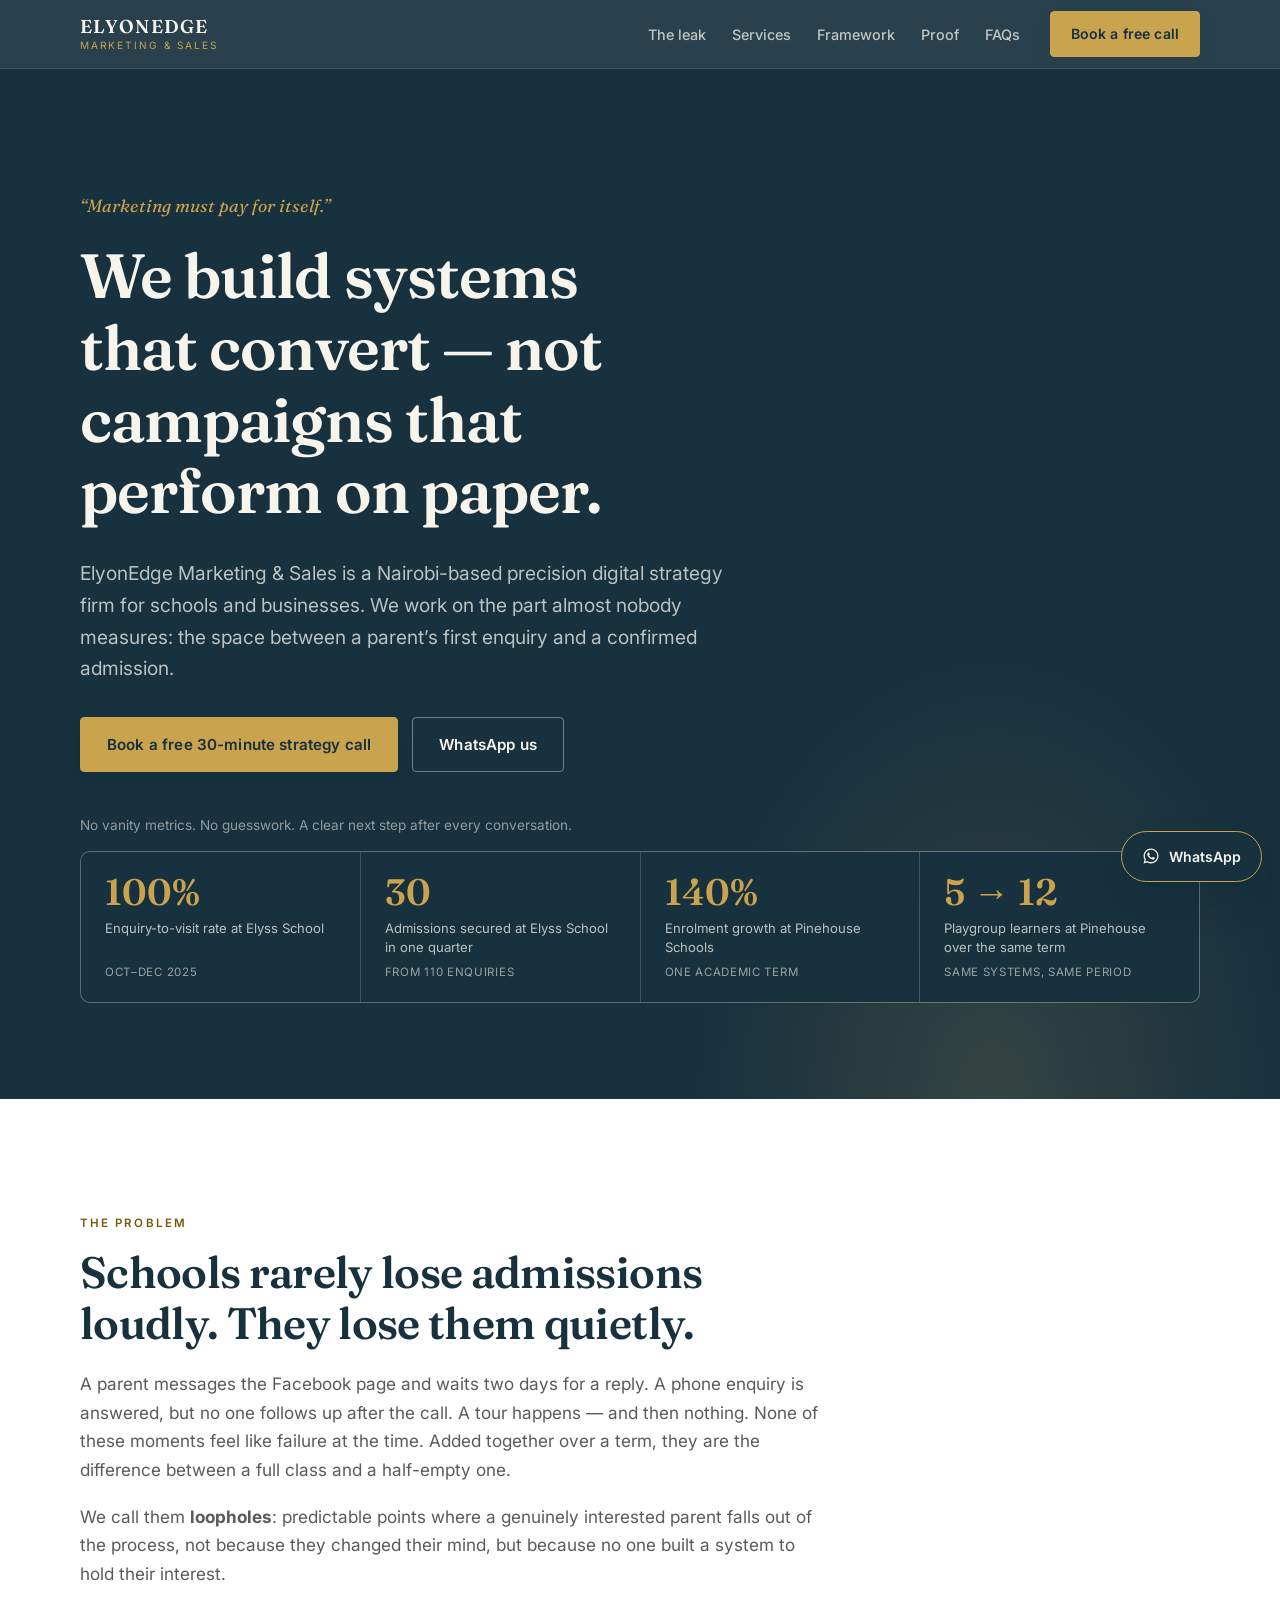
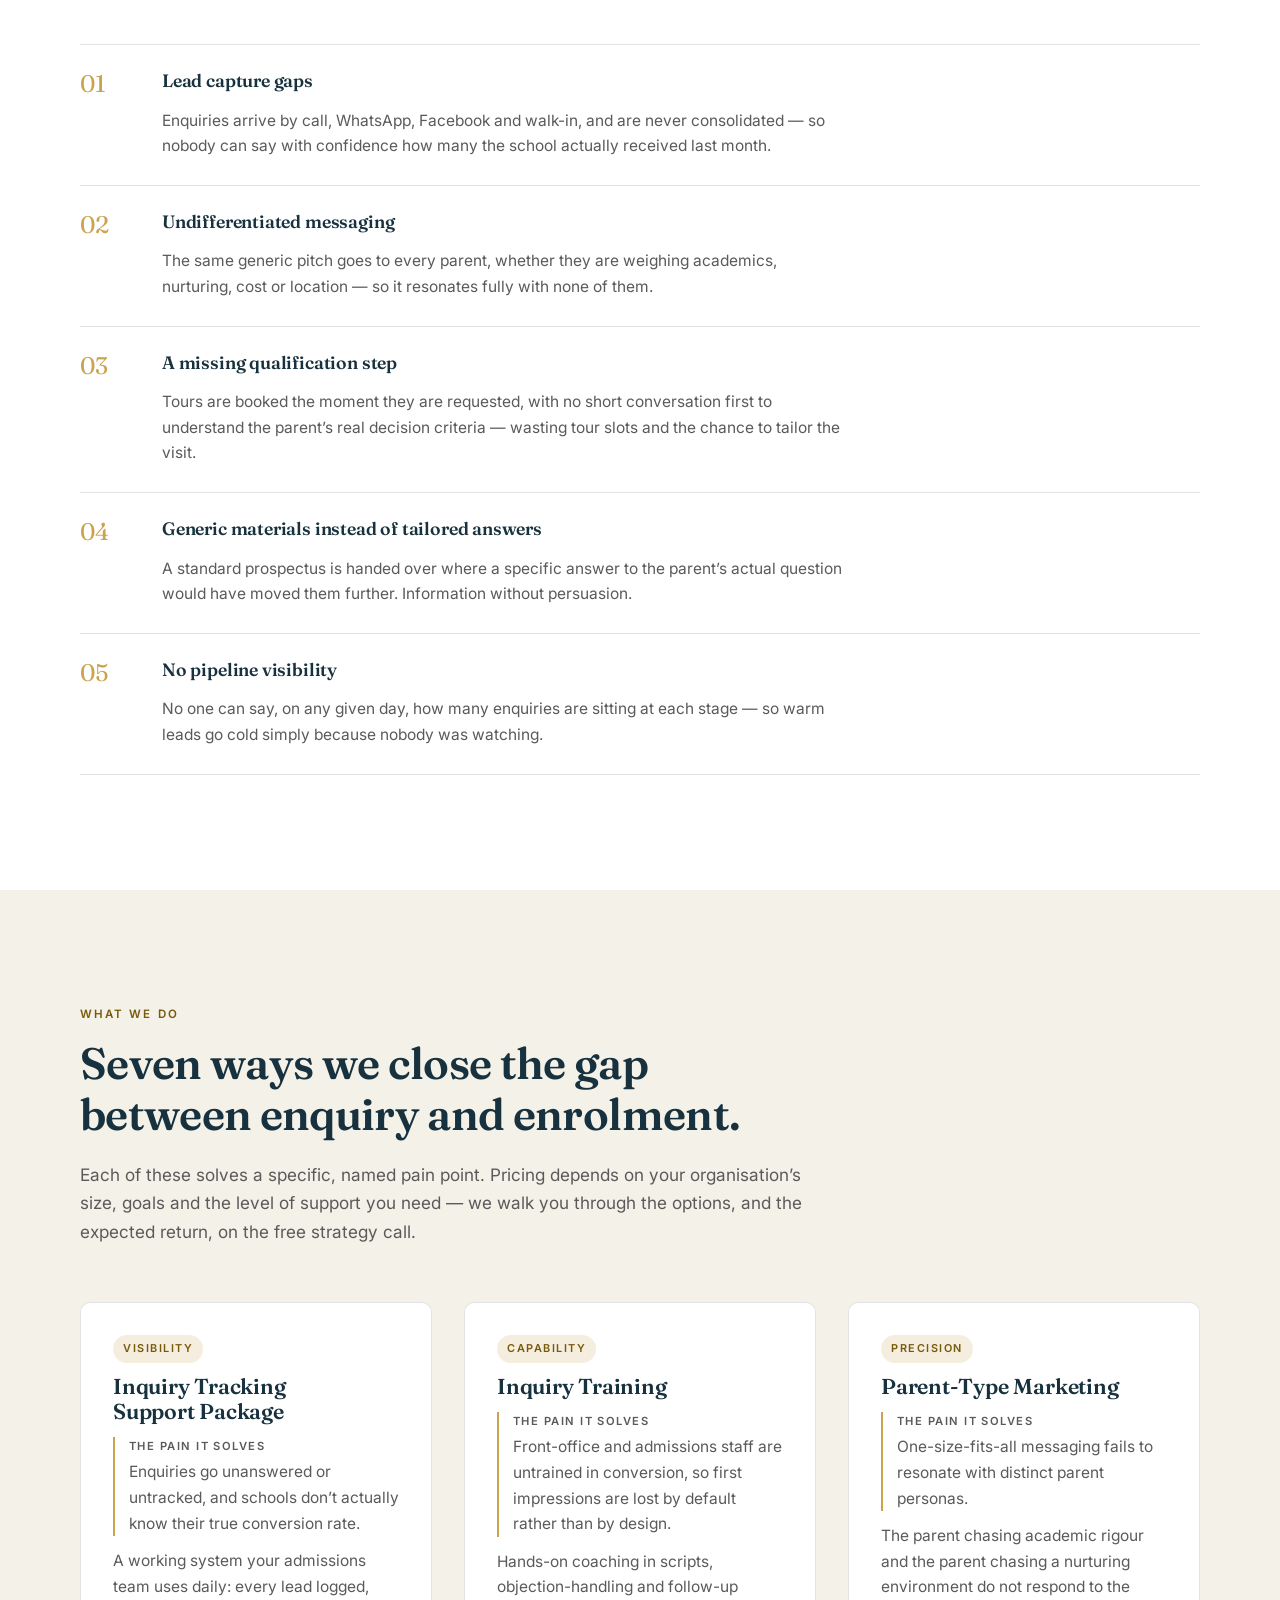
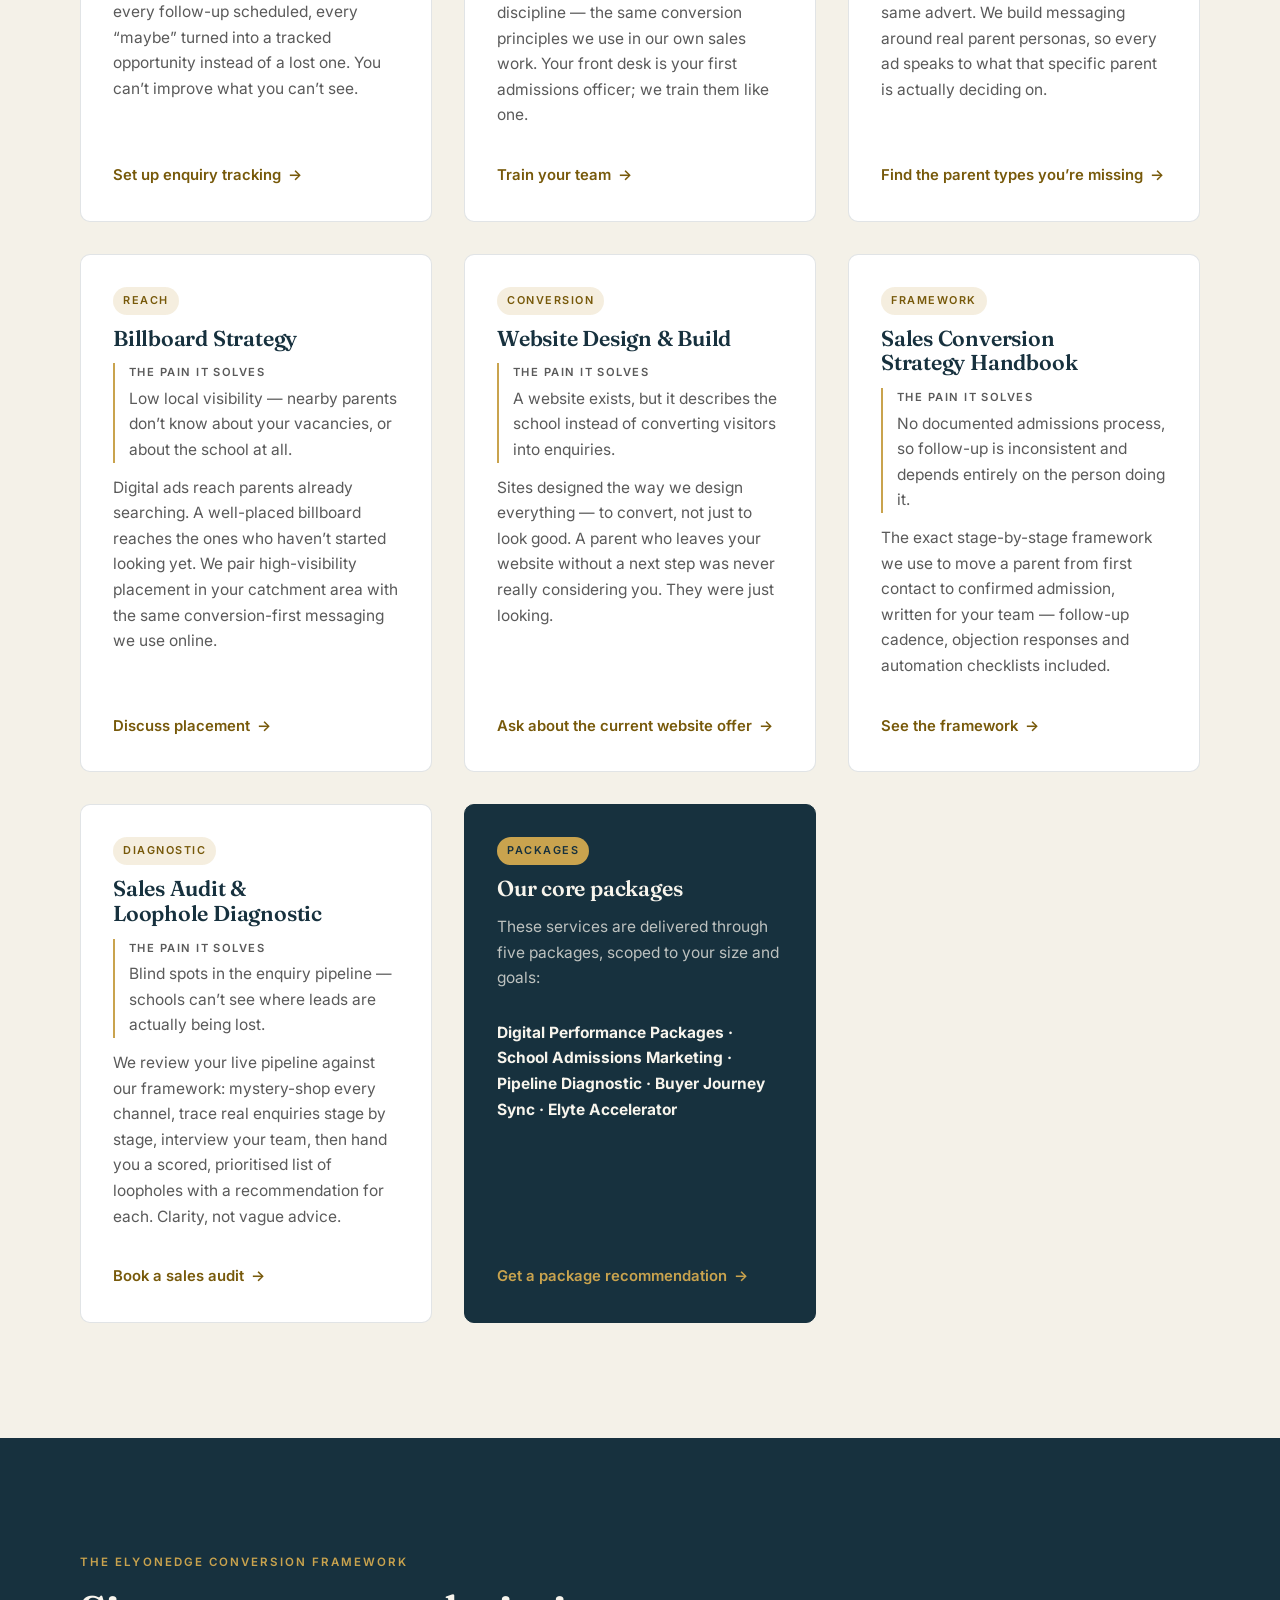
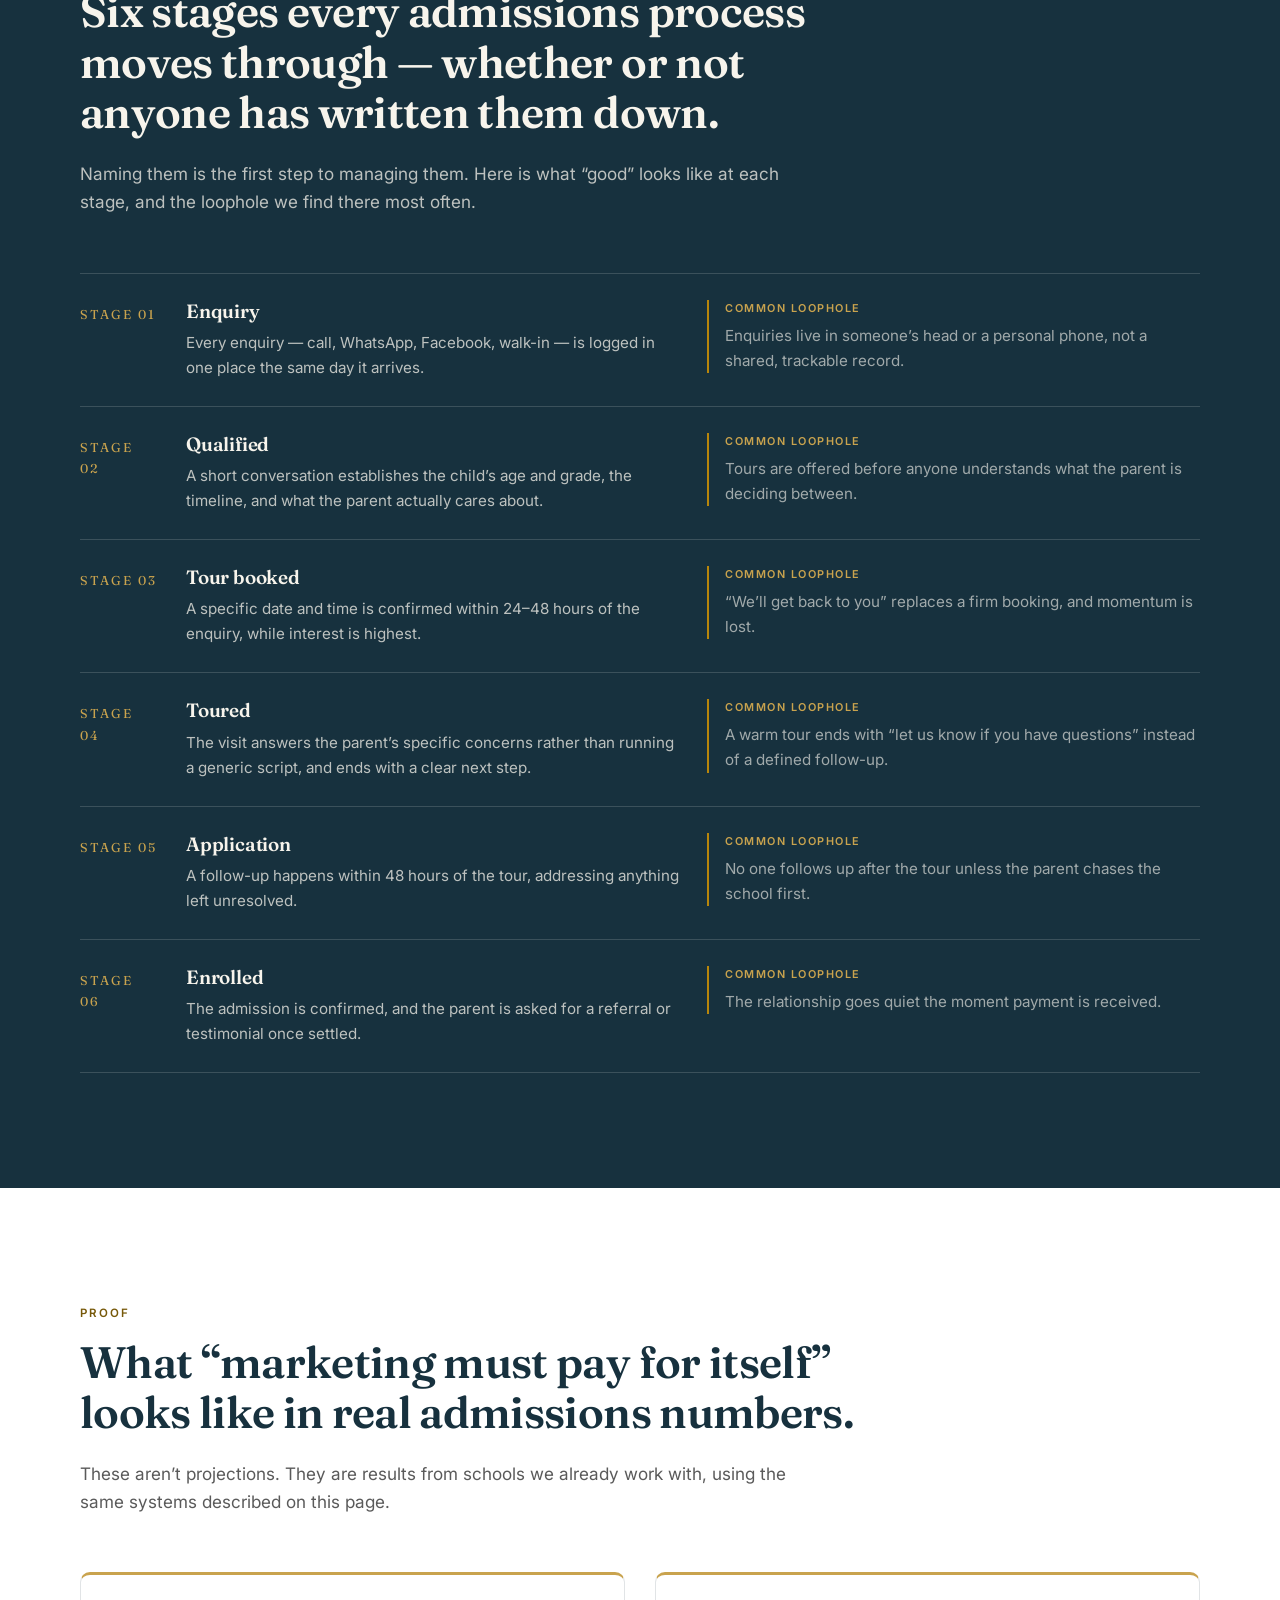
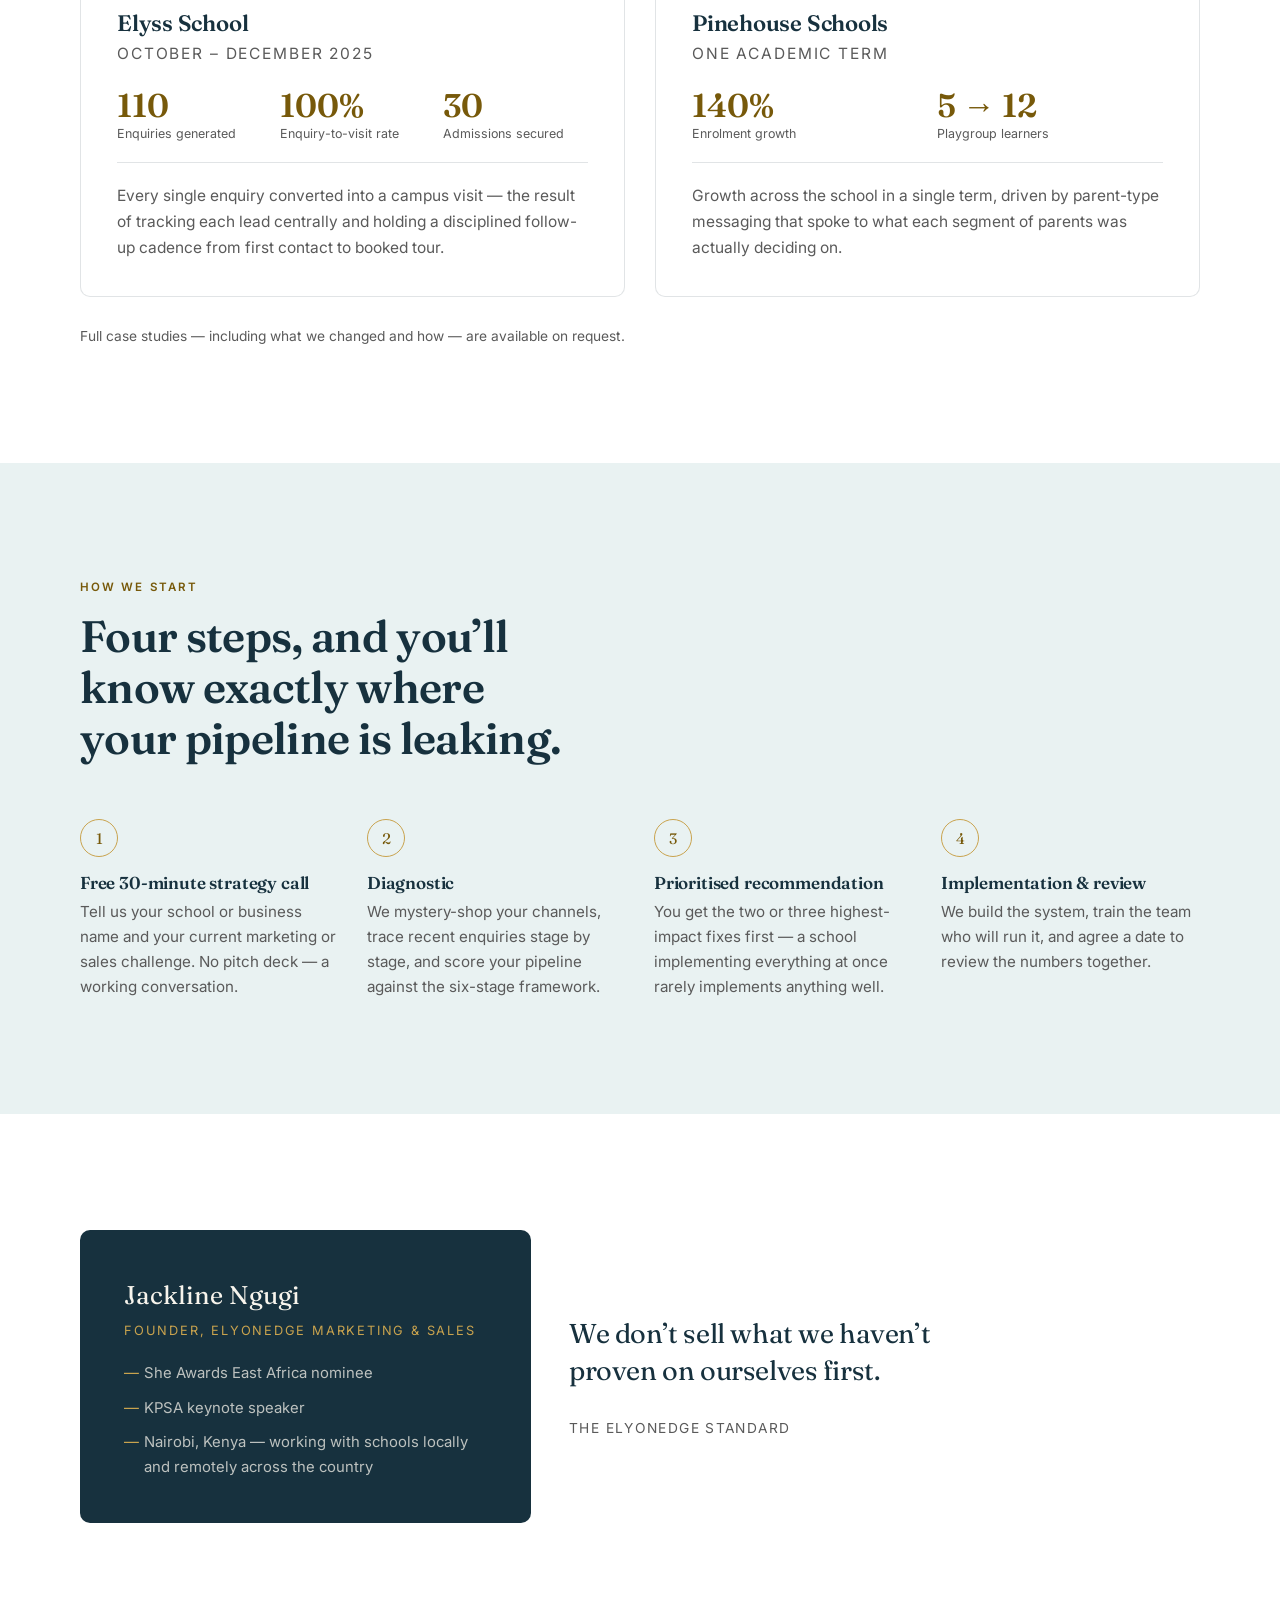
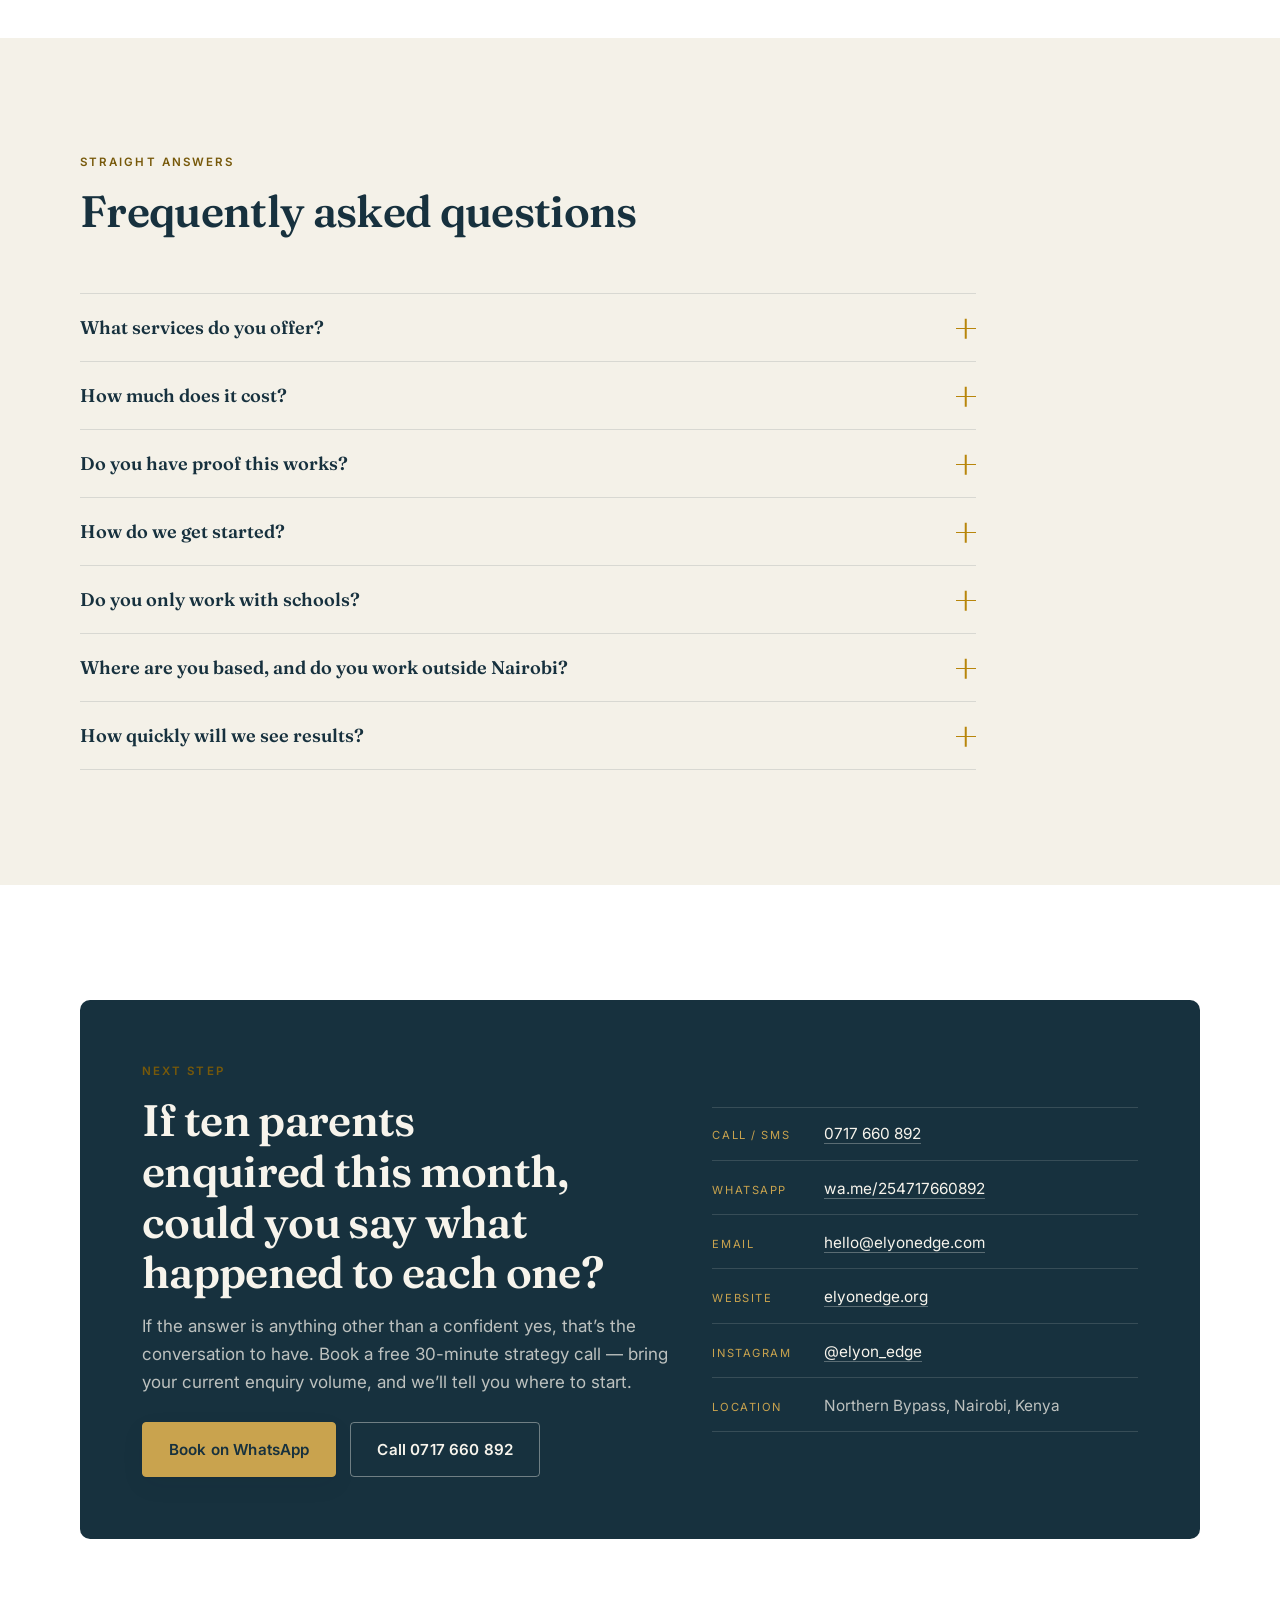
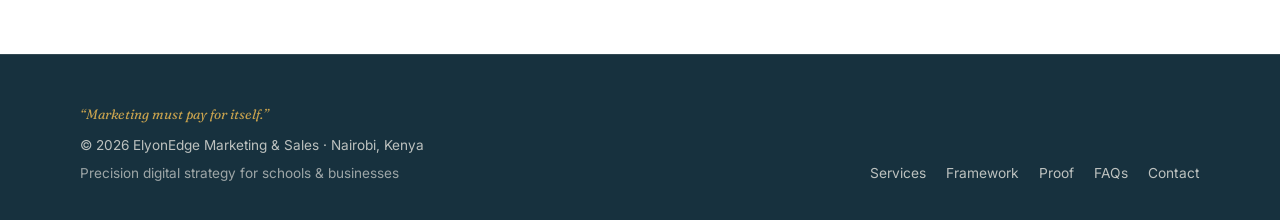
==== clients/elyonedge-marketing-sales/index.html @ 6e68365c "Add client landing page system and ElyonEdge Marketing & Sales page Sets up a static, dependency-fre" ====
<!doctype html>
<html lang="en">
<head>
<meta charset="utf-8">
<meta name="viewport" content="width=device-width, initial-scale=1">
<title>ElyonEdge Marketing &amp; Sales — Turning School Enquiries Into Enrolments</title>
<meta name="description" content="ElyonEdge Marketing &amp; Sales builds admissions marketing and sales pipeline systems for schools and businesses in Kenya. Enquiry tracking, admissions training, parent-type marketing and sales audits — because marketing must pay for itself.">
<meta name="author" content="ElyonEdge Marketing &amp; Sales">
<link rel="canonical" href="https://elyonedge.org/">

<meta property="og:type" content="website">
<meta property="og:site_name" content="ElyonEdge Marketing &amp; Sales">
<meta property="og:title" content="ElyonEdge Marketing &amp; Sales — Marketing must pay for itself">
<meta property="og:description" content="Precision digital strategy for schools and businesses in Kenya. We build systems that convert enquiries into enrolments — not campaigns that only perform on paper.">
<meta property="og:locale" content="en_KE">
<meta name="twitter:card" content="summary_large_image">

<link rel="preconnect" href="https://fonts.googleapis.com">
<link rel="preconnect" href="https://fonts.gstatic.com" crossorigin>
<link href="https://fonts.googleapis.com/css2?family=Fraunces:opsz,wght@9..144,400;9..144,600;9..144,700&family=Inter:wght@400;500;600&display=swap" rel="stylesheet">
<link rel="stylesheet" href="../../assets/css/base.css">
<link rel="stylesheet" href="brand.css">
<link rel="icon" href="data:image/svg+xml,%3Csvg xmlns='http://www.w3.org/2000/svg' viewBox='0 0 64 64'%3E%3Crect width='64' height='64' rx='10' fill='%2317313e'/%3E%3Ctext x='32' y='44' font-family='Georgia,serif' font-size='36' font-weight='600' fill='%23c9a34e' text-anchor='middle'%3EE%3C/text%3E%3C/svg%3E">

<script type="application/ld+json">
{
  "@context": "https://schema.org",
  "@type": "ProfessionalService",
  "name": "ElyonEdge Marketing & Sales",
  "description": "Precision digital strategy, admissions marketing and sales pipeline systems for schools and businesses.",
  "slogan": "Marketing must pay for itself.",
  "url": "https://elyonedge.org/",
  "email": "hello@elyonedge.com",
  "telephone": "+254717660892",
  "areaServed": "KE",
  "address": {
    "@type": "PostalAddress",
    "streetAddress": "Northern Bypass",
    "addressLocality": "Nairobi",
    "addressCountry": "KE"
  },
  "sameAs": ["https://www.instagram.com/elyon_edge/"],
  "founder": { "@type": "Person", "name": "Jackline Ngugi", "jobTitle": "Founder" }
}
</script>
</head>

<body>
<a class="skip-link" href="#main">Skip to content</a>

<header class="site-header">
  <div class="wrap site-header__inner">
    <a class="brandmark" href="#top">
      <span class="brandmark__name">ElyonEdge</span>
      <span class="brandmark__sub">Marketing &amp; Sales</span>
    </a>

    <button class="nav-toggle" type="button" data-nav-toggle aria-expanded="false" aria-controls="primary-nav">
      <span></span>
      <span class="visually-hidden">Menu</span>
    </button>

    <nav class="nav" id="primary-nav" data-nav aria-label="Primary">
      <ul class="nav__list">
        <li><a class="nav__link" href="#problem">The leak</a></li>
        <li><a class="nav__link" href="#services">Services</a></li>
        <li><a class="nav__link" href="#framework">Framework</a></li>
        <li><a class="nav__link" href="#proof">Proof</a></li>
        <li><a class="nav__link" href="#faq">FAQs</a></li>
      </ul>
      <a class="btn btn--primary" href="#contact">Book a free call</a>
    </nav>
  </div>
</header>

<main id="main">

  <!-- ============================================================ hero -- -->
  <section class="hero" id="top">
    <div class="wrap">
      <p class="hero__tagline">&ldquo;Marketing must pay for itself.&rdquo;</p>
      <h1>We build systems that convert &mdash; not campaigns that perform on paper.</h1>
      <p class="hero__lead">
        ElyonEdge Marketing &amp; Sales is a Nairobi-based precision digital strategy firm for schools
        and businesses. We work on the part almost nobody measures: the space between a parent&rsquo;s
        first enquiry and a confirmed admission.
      </p>

      <div class="btn-row">
        <a class="btn btn--primary" href="#contact">Book a free 30-minute strategy call</a>
        <a class="btn btn--on-dark" href="https://wa.me/254717660892" target="_blank" rel="noopener">WhatsApp us</a>
      </div>

      <p class="hero__note">No vanity metrics. No guesswork. A clear next step after every conversation.</p>

      <div class="statbar" data-reveal>
        <div class="statbar__item">
          <span class="statbar__value">100%</span>
          <span class="statbar__label">Enquiry-to-visit rate at Elyss School
            <span class="statbar__source">Oct&ndash;Dec 2025</span>
          </span>
        </div>
        <div class="statbar__item">
          <span class="statbar__value">30</span>
          <span class="statbar__label">Admissions secured at Elyss School in one quarter
            <span class="statbar__source">From 110 enquiries</span>
          </span>
        </div>
        <div class="statbar__item">
          <span class="statbar__value">140%</span>
          <span class="statbar__label">Enrolment growth at Pinehouse Schools
            <span class="statbar__source">One academic term</span>
          </span>
        </div>
        <div class="statbar__item">
          <span class="statbar__value">5 &rarr; 12</span>
          <span class="statbar__label">Playgroup learners at Pinehouse over the same term
            <span class="statbar__source">Same systems, same period</span>
          </span>
        </div>
      </div>
    </div>
  </section>

  <!-- ========================================================= problem -- -->
  <section class="section" id="problem">
    <div class="wrap">
      <div class="section__head section__head--wide" data-reveal>
        <span class="eyebrow">The problem</span>
        <h2>Schools rarely lose admissions loudly. They lose them quietly.</h2>
        <p>
          A parent messages the Facebook page and waits two days for a reply. A phone enquiry is answered,
          but no one follows up after the call. A tour happens &mdash; and then nothing. None of these moments
          feel like failure at the time. Added together over a term, they are the difference between a full
          class and a half-empty one.
        </p>
        <p>
          We call them <strong>loopholes</strong>: predictable points where a genuinely interested parent falls out
          of the process, not because they changed their mind, but because no one built a system to hold
          their interest.
        </p>
      </div>

      <ol class="loopholes" data-reveal>
        <li>
          <h3>Lead capture gaps</h3>
          <p>Enquiries arrive by call, WhatsApp, Facebook and walk-in, and are never consolidated &mdash; so nobody can say with confidence how many the school actually received last month.</p>
        </li>
        <li>
          <h3>Undifferentiated messaging</h3>
          <p>The same generic pitch goes to every parent, whether they are weighing academics, nurturing, cost or location &mdash; so it resonates fully with none of them.</p>
        </li>
        <li>
          <h3>A missing qualification step</h3>
          <p>Tours are booked the moment they are requested, with no short conversation first to understand the parent&rsquo;s real decision criteria &mdash; wasting tour slots and the chance to tailor the visit.</p>
        </li>
        <li>
          <h3>Generic materials instead of tailored answers</h3>
          <p>A standard prospectus is handed over where a specific answer to the parent&rsquo;s actual question would have moved them further. Information without persuasion.</p>
        </li>
        <li>
          <h3>No pipeline visibility</h3>
          <p>No one can say, on any given day, how many enquiries are sitting at each stage &mdash; so warm leads go cold simply because nobody was watching.</p>
        </li>
      </ol>
    </div>
  </section>

  <!-- ======================================================== services -- -->
  <section class="section section--cream" id="services">
    <div class="wrap">
      <div class="section__head section__head--wide" data-reveal>
        <span class="eyebrow">What we do</span>
        <h2>Seven ways we close the gap between enquiry and enrolment.</h2>
        <p>
          Each of these solves a specific, named pain point. Pricing depends on your organisation&rsquo;s size,
          goals and the level of support you need &mdash; we walk you through the options, and the expected
          return, on the free strategy call.
        </p>
      </div>

      <div class="grid grid--3" data-reveal>

        <article class="card">
          <span class="card__tag">Visibility</span>
          <h3>Inquiry Tracking Support Package</h3>
          <p class="card__pain"><strong>The pain it solves</strong>Enquiries go unanswered or untracked, and schools don&rsquo;t actually know their true conversion rate.</p>
          <p>A working system your admissions team uses daily: every lead logged, every follow-up scheduled, every &ldquo;maybe&rdquo; turned into a tracked opportunity instead of a lost one. You can&rsquo;t improve what you can&rsquo;t see.</p>
          <a class="link-arrow" href="#contact">Set up enquiry tracking</a>
        </article>

        <article class="card">
          <span class="card__tag">Capability</span>
          <h3>Inquiry Training</h3>
          <p class="card__pain"><strong>The pain it solves</strong>Front-office and admissions staff are untrained in conversion, so first impressions are lost by default rather than by design.</p>
          <p>Hands-on coaching in scripts, objection-handling and follow-up discipline &mdash; the same conversion principles we use in our own sales work. Your front desk is your first admissions officer; we train them like one.</p>
          <a class="link-arrow" href="#contact">Train your team</a>
        </article>

        <article class="card">
          <span class="card__tag">Precision</span>
          <h3>Parent-Type Marketing</h3>
          <p class="card__pain"><strong>The pain it solves</strong>One-size-fits-all messaging fails to resonate with distinct parent personas.</p>
          <p>The parent chasing academic rigour and the parent chasing a nurturing environment do not respond to the same advert. We build messaging around real parent personas, so every ad speaks to what that specific parent is actually deciding on.</p>
          <a class="link-arrow" href="#contact">Find the parent types you&rsquo;re missing</a>
        </article>

        <article class="card">
          <span class="card__tag">Reach</span>
          <h3>Billboard Strategy</h3>
          <p class="card__pain"><strong>The pain it solves</strong>Low local visibility &mdash; nearby parents don&rsquo;t know about your vacancies, or about the school at all.</p>
          <p>Digital ads reach parents already searching. A well-placed billboard reaches the ones who haven&rsquo;t started looking yet. We pair high-visibility placement in your catchment area with the same conversion-first messaging we use online.</p>
          <a class="link-arrow" href="#contact">Discuss placement</a>
        </article>

        <article class="card">
          <span class="card__tag">Conversion</span>
          <h3>Website Design &amp; Build</h3>
          <p class="card__pain"><strong>The pain it solves</strong>A website exists, but it describes the school instead of converting visitors into enquiries.</p>
          <p>Sites designed the way we design everything &mdash; to convert, not just to look good. A parent who leaves your website without a next step was never really considering you. They were just looking.</p>
          <a class="link-arrow" href="#contact">Ask about the current website offer</a>
        </article>

        <article class="card">
          <span class="card__tag">Framework</span>
          <h3>Sales Conversion Strategy Handbook</h3>
          <p class="card__pain"><strong>The pain it solves</strong>No documented admissions process, so follow-up is inconsistent and depends entirely on the person doing it.</p>
          <p>The exact stage-by-stage framework we use to move a parent from first contact to confirmed admission, written for your team &mdash; follow-up cadence, objection responses and automation checklists included.</p>
          <a class="link-arrow" href="#framework">See the framework</a>
        </article>

        <article class="card">
          <span class="card__tag">Diagnostic</span>
          <h3>Sales Audit &amp; Loophole Diagnostic</h3>
          <p class="card__pain"><strong>The pain it solves</strong>Blind spots in the enquiry pipeline &mdash; schools can&rsquo;t see where leads are actually being lost.</p>
          <p>We review your live pipeline against our framework: mystery-shop every channel, trace real enquiries stage by stage, interview your team, then hand you a scored, prioritised list of loopholes with a recommendation for each. Clarity, not vague advice.</p>
          <a class="link-arrow" href="#contact">Book a sales audit</a>
        </article>

        <article class="card card--feature">
          <span class="card__tag">Packages</span>
          <h3>Our core packages</h3>
          <p>These services are delivered through five packages, scoped to your size and goals:</p>
          <p><strong>Digital Performance Packages &middot; School Admissions Marketing &middot; Pipeline Diagnostic &middot; Buyer Journey Sync &middot; Elyte Accelerator</strong></p>
          <a class="link-arrow" href="#contact">Get a package recommendation</a>
        </article>

      </div>
    </div>
  </section>

  <!-- ======================================================= framework -- -->
  <section class="section section--ink" id="framework">
    <div class="wrap">
      <div class="section__head section__head--wide" data-reveal>
        <span class="eyebrow">The ElyonEdge Conversion Framework</span>
        <h2>Six stages every admissions process moves through &mdash; whether or not anyone has written them down.</h2>
        <p>Naming them is the first step to managing them. Here is what &ldquo;good&rdquo; looks like at each stage, and the loophole we find there most often.</p>
      </div>

      <div class="stages" data-reveal>

        <article class="stage">
          <div class="stage__num">Stage 01</div>
          <div>
            <h3 class="stage__name">Enquiry</h3>
            <p class="stage__good">Every enquiry &mdash; call, WhatsApp, Facebook, walk-in &mdash; is logged in one place the same day it arrives.</p>
          </div>
          <p class="stage__gap"><strong>Common loophole</strong>Enquiries live in someone&rsquo;s head or a personal phone, not a shared, trackable record.</p>
        </article>

        <article class="stage">
          <div class="stage__num">Stage 02</div>
          <div>
            <h3 class="stage__name">Qualified</h3>
            <p class="stage__good">A short conversation establishes the child&rsquo;s age and grade, the timeline, and what the parent actually cares about.</p>
          </div>
          <p class="stage__gap"><strong>Common loophole</strong>Tours are offered before anyone understands what the parent is deciding between.</p>
        </article>

        <article class="stage">
          <div class="stage__num">Stage 03</div>
          <div>
            <h3 class="stage__name">Tour booked</h3>
            <p class="stage__good">A specific date and time is confirmed within 24&ndash;48 hours of the enquiry, while interest is highest.</p>
          </div>
          <p class="stage__gap"><strong>Common loophole</strong>&ldquo;We&rsquo;ll get back to you&rdquo; replaces a firm booking, and momentum is lost.</p>
        </article>

        <article class="stage">
          <div class="stage__num">Stage 04</div>
          <div>
            <h3 class="stage__name">Toured</h3>
            <p class="stage__good">The visit answers the parent&rsquo;s specific concerns rather than running a generic script, and ends with a clear next step.</p>
          </div>
          <p class="stage__gap"><strong>Common loophole</strong>A warm tour ends with &ldquo;let us know if you have questions&rdquo; instead of a defined follow-up.</p>
        </article>

        <article class="stage">
          <div class="stage__num">Stage 05</div>
          <div>
            <h3 class="stage__name">Application</h3>
            <p class="stage__good">A follow-up happens within 48 hours of the tour, addressing anything left unresolved.</p>
          </div>
          <p class="stage__gap"><strong>Common loophole</strong>No one follows up after the tour unless the parent chases the school first.</p>
        </article>

        <article class="stage">
          <div class="stage__num">Stage 06</div>
          <div>
            <h3 class="stage__name">Enrolled</h3>
            <p class="stage__good">The admission is confirmed, and the parent is asked for a referral or testimonial once settled.</p>
          </div>
          <p class="stage__gap"><strong>Common loophole</strong>The relationship goes quiet the moment payment is received.</p>
        </article>

      </div>
    </div>
  </section>

  <!-- =========================================================== proof -- -->
  <section class="section" id="proof">
    <div class="wrap">
      <div class="section__head section__head--wide" data-reveal>
        <span class="eyebrow">Proof</span>
        <h2>What &ldquo;marketing must pay for itself&rdquo; looks like in real admissions numbers.</h2>
        <p>These aren&rsquo;t projections. They are results from schools we already work with, using the same systems described on this page.</p>
      </div>

      <div class="proof" data-reveal>

        <article class="proof__card">
          <h3 class="proof__school">Elyss School</h3>
          <p class="proof__period">October &ndash; December 2025</p>
          <dl class="proof__metrics">
            <div class="proof__metric"><dt>Enquiries generated</dt><dd>110</dd></div>
            <div class="proof__metric"><dt>Enquiry-to-visit rate</dt><dd>100%</dd></div>
            <div class="proof__metric"><dt>Admissions secured</dt><dd>30</dd></div>
          </dl>
          <p>Every single enquiry converted into a campus visit &mdash; the result of tracking each lead centrally and holding a disciplined follow-up cadence from first contact to booked tour.</p>
        </article>

        <article class="proof__card">
          <h3 class="proof__school">Pinehouse Schools</h3>
          <p class="proof__period">One academic term</p>
          <dl class="proof__metrics">
            <div class="proof__metric"><dt>Enrolment growth</dt><dd>140%</dd></div>
            <div class="proof__metric"><dt>Playgroup learners</dt><dd>5 &rarr; 12</dd></div>
          </dl>
          <p>Growth across the school in a single term, driven by parent-type messaging that spoke to what each segment of parents was actually deciding on.</p>
        </article>

      </div>

      <p style="margin-top:28px; font-size:0.86rem; color:var(--muted);">
        Full case studies &mdash; including what we changed and how &mdash; are available on request.
      </p>
    </div>
  </section>

  <!-- ========================================================== process -- -->
  <section class="section section--mist" id="process">
    <div class="wrap">
      <div class="section__head" data-reveal>
        <span class="eyebrow">How we start</span>
        <h2>Four steps, and you&rsquo;ll know exactly where your pipeline is leaking.</h2>
      </div>

      <ol class="steps" data-reveal>
        <li>
          <h3>Free 30-minute strategy call</h3>
          <p>Tell us your school or business name and your current marketing or sales challenge. No pitch deck &mdash; a working conversation.</p>
        </li>
        <li>
          <h3>Diagnostic</h3>
          <p>We mystery-shop your channels, trace recent enquiries stage by stage, and score your pipeline against the six-stage framework.</p>
        </li>
        <li>
          <h3>Prioritised recommendation</h3>
          <p>You get the two or three highest-impact fixes first &mdash; a school implementing everything at once rarely implements anything well.</p>
        </li>
        <li>
          <h3>Implementation &amp; review</h3>
          <p>We build the system, train the team who will run it, and agree a date to review the numbers together.</p>
        </li>
      </ol>
    </div>
  </section>

  <!-- ========================================================= founder -- -->
  <section class="section" id="founder">
    <div class="wrap">
      <div class="founder" data-reveal>
        <div class="founder__plate">
          <p class="founder__name">Jackline Ngugi</p>
          <p class="founder__role">Founder, ElyonEdge Marketing &amp; Sales</p>
          <ul class="founder__creds">
            <li>She Awards East Africa nominee</li>
            <li>KPSA keynote speaker</li>
            <li>Nairobi, Kenya &mdash; working with schools locally and remotely across the country</li>
          </ul>
        </div>
        <blockquote>
          <p>We don&rsquo;t sell what we haven&rsquo;t proven on ourselves first.</p>
          <cite>The ElyonEdge standard</cite>
        </blockquote>
      </div>
    </div>
  </section>

  <!-- ============================================================= faq -- -->
  <section class="section section--cream" id="faq">
    <div class="wrap">
      <div class="section__head" data-reveal>
        <span class="eyebrow">Straight answers</span>
        <h2>Frequently asked questions</h2>
      </div>

      <div class="faq" data-reveal>

        <div class="faq__item">
          <h3 style="margin:0;">
            <button class="faq__q" type="button" data-faq-q aria-expanded="false" aria-controls="faq-1">
              What services do you offer?
              <span class="faq__icon" aria-hidden="true"></span>
            </button>
          </h3>
          <div class="faq__a" id="faq-1" data-open="false">
            <div><p>We build systems that convert, not just campaigns that perform on paper. Our Digital Performance Packages, school admissions marketing systems and sales pipeline tools are designed to do one thing: turn enquiries into enrolments, and enrolments into revenue. No vanity metrics, no guesswork. Book a free 30-minute strategy session and we&rsquo;ll map out what this could look like for your organisation.</p></div>
          </div>
        </div>

        <div class="faq__item">
          <h3 style="margin:0;">
            <button class="faq__q" type="button" data-faq-q aria-expanded="false" aria-controls="faq-2">
              How much does it cost?
              <span class="faq__icon" aria-hidden="true"></span>
            </button>
          </h3>
          <div class="faq__a" id="faq-2" data-open="false">
            <div><p>Pricing is flexible, because every school&rsquo;s needs are different. Packages depend on your size, your goals and the level of support you need &mdash; from admissions systems through to campaigns and sales training. Share your school&rsquo;s name and current enrolment size and we&rsquo;ll walk you through the best options on a free 30-minute strategy call, with a clear sense of expected returns, not just costs.</p></div>
          </div>
        </div>

        <div class="faq__item">
          <h3 style="margin:0;">
            <button class="faq__q" type="button" data-faq-q aria-expanded="false" aria-controls="faq-3">
              Do you have proof this works?
              <span class="faq__icon" aria-hidden="true"></span>
            </button>
          </h3>
          <div class="faq__a" id="faq-3" data-open="false">
            <div><p>Yes. Elyss School achieved a 100% enquiry-to-visit rate and secured 30 admissions in one quarter (October&ndash;December 2025), and Pinehouse Schools grew enrolment by 140% in a single academic term. For the full story &mdash; including what we changed and how &mdash; request our case study and we&rsquo;ll share the details.</p></div>
          </div>
        </div>

        <div class="faq__item">
          <h3 style="margin:0;">
            <button class="faq__q" type="button" data-faq-q aria-expanded="false" aria-controls="faq-4">
              How do we get started?
              <span class="faq__icon" aria-hidden="true"></span>
            </button>
          </h3>
          <div class="faq__a" id="faq-4" data-open="false">
            <div><p>Book a free 30-minute strategy call. We&rsquo;ll help you pinpoint where your marketing and sales pipeline is leaking, and what to fix first. Call <a href="tel:+254717660892">0717 660 892</a> or email <a href="mailto:hello@elyonedge.com">hello@elyonedge.com</a>.</p></div>
          </div>
        </div>

        <div class="faq__item">
          <h3 style="margin:0;">
            <button class="faq__q" type="button" data-faq-q aria-expanded="false" aria-controls="faq-5">
              Do you only work with schools?
              <span class="faq__icon" aria-hidden="true"></span>
            </button>
          </h3>
          <div class="faq__a" id="faq-5" data-open="false">
            <div><p>Schools are our deepest specialism, and the admissions framework on this page was built for them. The same pipeline thinking &mdash; capture every enquiry, qualify it properly, follow up on a defined cadence &mdash; applies to any business losing warm leads between first contact and the sale. Tell us your sector and current challenge, and we&rsquo;ll say honestly whether we&rsquo;re the right fit.</p></div>
          </div>
        </div>

        <div class="faq__item">
          <h3 style="margin:0;">
            <button class="faq__q" type="button" data-faq-q aria-expanded="false" aria-controls="faq-6">
              Where are you based, and do you work outside Nairobi?
              <span class="faq__icon" aria-hidden="true"></span>
            </button>
          </h3>
          <div class="faq__a" id="faq-6" data-open="false">
            <div><p>ElyonEdge is based along the Northern Bypass in Nairobi, Kenya, and supports schools both locally and remotely across the country. Share your school&rsquo;s location and a brief description of your current challenge, and we&rsquo;ll confirm how best we can work together.</p></div>
          </div>
        </div>

        <div class="faq__item">
          <h3 style="margin:0;">
            <button class="faq__q" type="button" data-faq-q aria-expanded="false" aria-controls="faq-7">
              How quickly will we see results?
              <span class="faq__icon" aria-hidden="true"></span>
            </button>
          </h3>
          <div class="faq__a" id="faq-7" data-open="false">
            <div><p>The audit gives you visibility immediately &mdash; you&rsquo;ll know where enquiries are being lost within the first engagement. The admissions results we publish were measured over a single quarter or academic term, and your timeline depends on your current enquiry volume and how quickly your team adopts the follow-up cadence. We agree a review date up front so the numbers are checked, not assumed.</p></div>
          </div>
        </div>

      </div>
    </div>
  </section>

  <!-- ========================================================= contact -- -->
  <section class="section" id="contact">
    <div class="wrap">
      <div class="cta-band" data-reveal>
        <div>
          <span class="eyebrow">Next step</span>
          <h2>If ten parents enquired this month, could you say what happened to each one?</h2>
          <p>
            If the answer is anything other than a confident yes, that&rsquo;s the conversation to have.
            Book a free 30-minute strategy call &mdash; bring your current enquiry volume, and we&rsquo;ll tell
            you where to start.
          </p>
          <div class="btn-row" style="margin-top:26px;">
            <a class="btn btn--primary" href="https://wa.me/254717660892" target="_blank" rel="noopener">Book on WhatsApp</a>
            <a class="btn btn--on-dark" href="tel:+254717660892">Call 0717 660 892</a>
          </div>
        </div>

        <div>
          <ul class="contact-list">
            <li><span class="contact-list__k">Call / SMS</span><span><a href="tel:+254717660892">0717 660 892</a></span></li>
            <li><span class="contact-list__k">WhatsApp</span><span><a href="https://wa.me/254717660892" target="_blank" rel="noopener">wa.me/254717660892</a></span></li>
            <li><span class="contact-list__k">Email</span><span><a href="mailto:hello@elyonedge.com">hello@elyonedge.com</a></span></li>
            <li><span class="contact-list__k">Website</span><span><a href="https://elyonedge.org/" target="_blank" rel="noopener">elyonedge.org</a></span></li>
            <li><span class="contact-list__k">Instagram</span><span><a href="https://www.instagram.com/elyon_edge/" target="_blank" rel="noopener">@elyon_edge</a></span></li>
            <li><span class="contact-list__k">Location</span><span>Northern Bypass, Nairobi, Kenya</span></li>
          </ul>
        </div>
      </div>
    </div>
  </section>

</main>

<footer class="site-footer">
  <div class="wrap site-footer__inner">
    <div>
      <p class="site-footer__tag">&ldquo;Marketing must pay for itself.&rdquo;</p>
      <p>&copy; <span id="year">2026</span> ElyonEdge Marketing &amp; Sales &middot; Nairobi, Kenya</p>
      <p style="margin-top:6px; color:rgba(247,244,236,0.6);">Precision digital strategy for schools &amp; businesses</p>
    </div>
    <ul class="site-footer__links">
      <li><a href="#services">Services</a></li>
      <li><a href="#framework">Framework</a></li>
      <li><a href="#proof">Proof</a></li>
      <li><a href="#faq">FAQs</a></li>
      <li><a href="#contact">Contact</a></li>
    </ul>
  </div>
</footer>

<a class="wa-float" href="https://wa.me/254717660892" target="_blank" rel="noopener" aria-label="Chat with ElyonEdge on WhatsApp">
  <svg width="18" height="18" viewBox="0 0 24 24" fill="currentColor" aria-hidden="true"><path d="M12.04 2C6.58 2 2.13 6.45 2.13 11.91c0 1.75.46 3.45 1.32 4.95L2 22l5.25-1.38a9.87 9.87 0 0 0 4.79 1.22h.01c5.46 0 9.91-4.45 9.91-9.91 0-2.65-1.03-5.14-2.9-7.01A9.82 9.82 0 0 0 12.04 2zm0 18.15h-.01a8.2 8.2 0 0 1-4.18-1.15l-.3-.18-3.11.82.83-3.04-.2-.31a8.2 8.2 0 0 1-1.26-4.38c0-4.54 3.7-8.23 8.24-8.23 2.2 0 4.27.86 5.82 2.42a8.18 8.18 0 0 1 2.41 5.82c0 4.54-3.69 8.23-8.24 8.23zm4.52-6.16c-.25-.13-1.47-.72-1.69-.81-.23-.08-.39-.12-.56.13-.16.24-.64.8-.78.97-.15.16-.29.18-.53.06-.25-.13-1.05-.39-1.99-1.23-.74-.66-1.23-1.47-1.38-1.72-.14-.25-.01-.38.11-.5.11-.11.25-.29.37-.44.13-.14.17-.25.25-.41.08-.17.04-.31-.02-.44-.06-.12-.56-1.34-.76-1.84-.2-.48-.41-.42-.56-.43h-.48c-.17 0-.44.06-.67.31-.23.25-.87.86-.87 2.09s.9 2.43 1.02 2.59c.12.17 1.76 2.68 4.26 3.76.6.26 1.06.41 1.42.53.6.19 1.14.16 1.57.1.48-.07 1.47-.6 1.68-1.18.21-.58.21-1.07.14-1.18-.06-.11-.22-.17-.47-.29z"/></svg>
  <span>WhatsApp</span>
</a>

<script src="../../assets/js/main.js" defer></script>
<script>document.getElementById("year").textContent = new Date().getFullYear();</script>
</body>
</html>
---- assets/css/base.css ----
/* ==========================================================================
   Shared landing-page system for ElyonEdge client pages.
   Structure and layout only — every colour, font and radius comes from a
   token that a client's brand.css overrides. Never hard-code a brand value
   in this file.
   ========================================================================== */

:root {
  /* Brand tokens — defaults are neutral; clients override in brand.css */
  --ink: #14232e;
  --ink-soft: #1b2a4a;
  --accent: #c9a34e;
  --accent-deep: #b8860b;
  --accent-ink: #6f5512;      /* accent, darkened enough for text on light */
  --paper: #ffffff;
  --cream: #f4f1e8;
  --mist: #e9f2f2;
  --body: #3c4550;
  --muted: #5a5a5a;
  --line: rgba(20, 35, 46, 0.12);
  --line-strong: rgba(20, 35, 46, 0.24);
  --on-dark: #f6f4ee;
  --on-dark-muted: rgba(246, 244, 238, 0.72);

  --font-display: "Fraunces", "Iowan Old Style", Georgia, "Times New Roman", serif;
  --font-body: "Inter", -apple-system, BlinkMacSystemFont, "Segoe UI", Roboto, Helvetica, Arial, sans-serif;

  --radius: 4px;
  --radius-lg: 10px;
  --shadow: 0 1px 2px rgba(20, 35, 46, 0.04), 0 8px 24px rgba(20, 35, 46, 0.06);
  --shadow-lift: 0 2px 4px rgba(20, 35, 46, 0.06), 0 18px 40px rgba(20, 35, 46, 0.12);

  --gutter: 20px;
  --measure: 68ch;
  --max: 1160px;
  --section-y: clamp(64px, 9vw, 120px);
}

/* --------------------------------------------------------------- reset -- */

*,
*::before,
*::after { box-sizing: border-box; }

html {
  -webkit-text-size-adjust: 100%;
  scroll-behavior: smooth;
}

@media (prefers-reduced-motion: reduce) {
  html { scroll-behavior: auto; }
  *, *::before, *::after {
    animation-duration: 0.01ms !important;
    transition-duration: 0.01ms !important;
  }
}

body {
  margin: 0;
  background: var(--paper);
  color: var(--body);
  font-family: var(--font-body);
  font-size: 1.0625rem;
  line-height: 1.65;
  -webkit-font-smoothing: antialiased;
  overflow-x: hidden;
}

img, svg { max-width: 100%; height: auto; display: block; }
a { color: inherit; }

h1, h2, h3, h4 {
  font-family: var(--font-display);
  color: var(--ink);
  font-weight: 600;
  line-height: 1.15;
  letter-spacing: -0.015em;
  margin: 0 0 0.5em;
  text-wrap: balance;
}

h1 { font-size: clamp(2.3rem, 5.4vw, 3.9rem); }
h2 { font-size: clamp(1.85rem, 3.6vw, 2.75rem); }
h3 { font-size: clamp(1.15rem, 1.7vw, 1.35rem); letter-spacing: -0.01em; }

p { margin: 0 0 1.1em; max-width: var(--measure); }
p:last-child { margin-bottom: 0; }

::selection { background: var(--accent); color: var(--ink); }

:focus-visible {
  outline: 2px solid var(--accent-deep);
  outline-offset: 3px;
  border-radius: 2px;
}

.skip-link {
  position: absolute;
  left: -9999px;
  top: 0;
  z-index: 100;
  background: var(--ink);
  color: var(--on-dark);
  padding: 12px 18px;
  font-size: 0.9rem;
}
.skip-link:focus { left: 8px; top: 8px; }

.visually-hidden {
  position: absolute;
  width: 1px; height: 1px;
  padding: 0; margin: -1px;
  overflow: hidden;
  clip: rect(0 0 0 0);
  white-space: nowrap;
  border: 0;
}

/* -------------------------------------------------------------- layout -- */

.wrap {
  width: 100%;
  max-width: var(--max);
  margin-inline: auto;
  padding-inline: var(--gutter);
}

.section { padding-block: var(--section-y); }
.section--tight { padding-block: clamp(44px, 6vw, 76px); }
.section--cream { background: var(--cream); }
.section--mist { background: var(--mist); }
.section--ink { background: var(--ink); color: var(--on-dark-muted); }
.section--ink h2,
.section--ink h3 { color: var(--on-dark); }

.section__head { max-width: 40rem; margin-bottom: clamp(32px, 5vw, 56px); }
.section__head--wide { max-width: 52rem; }
.section__head p { color: var(--muted); font-size: 1.075rem; }
.section--ink .section__head p { color: var(--on-dark-muted); }

.eyebrow {
  display: block;
  font-family: var(--font-body);
  font-size: 0.72rem;
  font-weight: 600;
  letter-spacing: 0.18em;
  text-transform: uppercase;
  color: var(--accent-ink);
  margin-bottom: 14px;
}
.section--ink .eyebrow { color: var(--accent); }

.rule {
  border: 0;
  border-top: 1px solid var(--line);
  margin: 0;
}

.grid { display: grid; gap: clamp(20px, 2.6vw, 32px); }
.grid--2 { grid-template-columns: repeat(auto-fit, minmax(280px, 1fr)); }
.grid--3 { grid-template-columns: repeat(auto-fit, minmax(265px, 1fr)); }
.grid--4 { grid-template-columns: repeat(auto-fit, minmax(210px, 1fr)); }

/* ------------------------------------------------------------- buttons -- */

.btn {
  display: inline-flex;
  align-items: center;
  justify-content: center;
  gap: 9px;
  padding: 14px 26px;
  border: 1px solid transparent;
  border-radius: var(--radius);
  font-family: var(--font-body);
  font-size: 0.95rem;
  font-weight: 600;
  letter-spacing: 0.01em;
  text-decoration: none;
  cursor: pointer;
  transition: transform 0.18s ease, background-color 0.18s ease,
              color 0.18s ease, border-color 0.18s ease, box-shadow 0.18s ease;
}
.btn:hover { transform: translateY(-2px); }
.btn:active { transform: translateY(0); }

.btn--primary {
  background: var(--accent);
  border-color: var(--accent);
  color: var(--ink);
  box-shadow: var(--shadow);
}
.btn--primary:hover {
  background: var(--ink);
  border-color: var(--ink);
  color: var(--accent);
}

.btn--ghost {
  background: transparent;
  border-color: var(--line-strong);
  color: var(--ink);
}
.btn--ghost:hover { border-color: var(--ink); background: rgba(20, 35, 46, 0.04); }

.btn--on-dark {
  background: transparent;
  border-color: rgba(246, 244, 238, 0.4);
  color: var(--on-dark);
}
.btn--on-dark:hover { border-color: var(--on-dark); background: rgba(246, 244, 238, 0.08); }

.btn-row {
  display: flex;
  flex-wrap: wrap;
  gap: 14px;
  align-items: center;
}

.link-arrow {
  display: inline-flex;
  align-items: center;
  gap: 7px;
  font-weight: 600;
  font-size: 0.93rem;
  color: var(--accent-ink);
  text-decoration: none;
  border-bottom: 1px solid transparent;
}
.link-arrow:hover { border-bottom-color: currentColor; }
.link-arrow::after { content: "\2192"; transition: transform 0.18s ease; }
.link-arrow:hover::after { transform: translateX(3px); }
.section--ink .link-arrow { color: var(--accent); }

/* -------------------------------------------------------------- header -- */

.site-header {
  position: sticky;
  top: 0;
  z-index: 50;
  background: color-mix(in srgb, var(--ink) 92%, transparent);
  backdrop-filter: blur(10px);
  border-bottom: 1px solid rgba(246, 244, 238, 0.12);
}

.site-header__inner {
  display: flex;
  align-items: center;
  justify-content: space-between;
  gap: 24px;
  min-height: 68px;
}

.brandmark {
  display: inline-flex;
  flex-direction: column;
  text-decoration: none;
  line-height: 1.1;
}
.brandmark__name {
  font-family: var(--font-display);
  font-size: 1.16rem;
  font-weight: 600;
  letter-spacing: 0.06em;
  text-transform: uppercase;
  color: var(--on-dark);
}
.brandmark__sub {
  font-size: 0.63rem;
  letter-spacing: 0.2em;
  text-transform: uppercase;
  color: var(--accent);
  margin-top: 3px;
}

.nav { display: flex; align-items: center; gap: 30px; }
.nav__list {
  display: flex;
  align-items: center;
  gap: 26px;
  list-style: none;
  margin: 0;
  padding: 0;
}
.nav__link {
  font-size: 0.9rem;
  font-weight: 500;
  color: var(--on-dark-muted);
  text-decoration: none;
  padding-block: 6px;
  border-bottom: 1px solid transparent;
  transition: color 0.18s ease, border-color 0.18s ease;
}
.nav__link:hover { color: var(--on-dark); border-bottom-color: var(--accent); }
.nav .btn { padding: 10px 20px; font-size: 0.88rem; }

.nav-toggle {
  display: none;
  width: 42px;
  height: 42px;
  padding: 0;
  background: transparent;
  border: 1px solid rgba(246, 244, 238, 0.28);
  border-radius: var(--radius);
  color: var(--on-dark);
  cursor: pointer;
}
.nav-toggle span,
.nav-toggle span::before,
.nav-toggle span::after {
  display: block;
  width: 18px;
  height: 1.5px;
  background: currentColor;
  transition: transform 0.2s ease, opacity 0.2s ease;
}
.nav-toggle span { margin-inline: auto; position: relative; }
.nav-toggle span::before { content: ""; position: absolute; top: -6px; }
.nav-toggle span::after { content: ""; position: absolute; top: 6px; }
.nav-toggle[aria-expanded="true"] span { background: transparent; }
.nav-toggle[aria-expanded="true"] span::before { transform: translateY(6px) rotate(45deg); }
.nav-toggle[aria-expanded="true"] span::after { transform: translateY(-6px) rotate(-45deg); }

@media (max-width: 900px) {
  .nav-toggle { display: block; }
  .nav {
    position: absolute;
    inset: 100% 0 auto;
    flex-direction: column;
    align-items: stretch;
    gap: 0;
    padding: 8px var(--gutter) 22px;
    background: var(--ink);
    border-bottom: 1px solid rgba(246, 244, 238, 0.12);
    display: none;
  }
  .nav[data-open="true"] { display: flex; }
  .nav__list { flex-direction: column; align-items: stretch; gap: 0; }
  .nav__link {
    display: block;
    padding: 14px 0;
    border-bottom: 1px solid rgba(246, 244, 238, 0.1);
  }
  .nav__link:hover { border-bottom-color: rgba(246, 244, 238, 0.1); }
  .nav .btn { margin-top: 18px; width: 100%; }
}

/* ---------------------------------------------------------------- hero -- */

.hero {
  position: relative;
  background: var(--ink);
  color: var(--on-dark-muted);
  padding-block: clamp(64px, 10vw, 122px) clamp(56px, 8vw, 96px);
  overflow: hidden;
}
.hero::after {
  content: "";
  position: absolute;
  inset: auto -10% -60% 45%;
  height: 120%;
  background: radial-gradient(closest-side, color-mix(in srgb, var(--accent) 16%, transparent), transparent 72%);
  pointer-events: none;
}
.hero > * { position: relative; z-index: 1; }

.hero__tagline {
  font-family: var(--font-display);
  font-style: italic;
  font-size: clamp(0.98rem, 1.5vw, 1.1rem);
  color: var(--accent);
  margin-bottom: 20px;
}
.hero h1 { color: var(--on-dark); max-width: 17ch; }
.hero__lead {
  font-size: clamp(1.06rem, 1.7vw, 1.2rem);
  color: var(--on-dark-muted);
  max-width: 54ch;
  margin-bottom: 32px;
}
.hero .btn-row { margin-bottom: 42px; }
.hero__note { font-size: 0.85rem; color: rgba(246, 244, 238, 0.55); }

.statbar {
  display: grid;
  grid-template-columns: repeat(auto-fit, minmax(160px, 1fr));
  gap: 1px;
  background: rgba(246, 244, 238, 0.16);
  border: 1px solid rgba(246, 244, 238, 0.16);
  border-radius: var(--radius-lg);
  overflow: hidden;
}
.statbar__item {
  background: var(--ink);
  padding: 22px 24px;
  display: flex;
  flex-direction: column;
}
.statbar__value {
  display: block;
  font-family: var(--font-display);
  font-size: clamp(1.8rem, 3vw, 2.3rem);
  font-weight: 600;
  color: var(--accent);
  line-height: 1;
  margin-bottom: 8px;
}
.statbar__label {
  font-size: 0.82rem;
  line-height: 1.4;
  color: var(--on-dark-muted);
  display: flex;
  flex-direction: column;
  flex: 1;
}
.statbar__source {
  display: block;
  margin-top: auto;
  padding-top: 8px;
  font-size: 0.72rem;
  letter-spacing: 0.06em;
  text-transform: uppercase;
  color: rgba(246, 244, 238, 0.58);
}

/* --------------------------------------------------------------- cards -- */

.card {
  background: var(--paper);
  border: 1px solid var(--line);
  border-radius: var(--radius-lg);
  padding: clamp(24px, 2.6vw, 32px);
  display: flex;
  flex-direction: column;
  gap: 12px;
  transition: transform 0.2s ease, box-shadow 0.2s ease, border-color 0.2s ease;
}
.card:hover {
  transform: translateY(-3px);
  box-shadow: var(--shadow-lift);
  border-color: var(--line-strong);
}
.card h3 { margin-bottom: 0; }
.card p { font-size: 0.97rem; color: var(--muted); }
.card__tag {
  align-self: flex-start;
  font-size: 0.68rem;
  font-weight: 600;
  letter-spacing: 0.14em;
  text-transform: uppercase;
  color: var(--accent-ink);
  background: color-mix(in srgb, var(--accent) 18%, transparent);
  padding: 5px 10px;
  border-radius: 100px;
}
.card__pain {
  font-size: 0.93rem;
  color: var(--ink);
  border-left: 2px solid var(--accent);
  padding-left: 14px;
  margin: 0;
}
.card__pain strong {
  display: block;
  font-size: 0.7rem;
  letter-spacing: 0.13em;
  text-transform: uppercase;
  color: var(--muted);
  margin-bottom: 4px;
  font-weight: 600;
}
.card > .link-arrow { margin-top: auto; padding-top: 6px; }

.card--feature {
  background: var(--ink);
  border-color: var(--ink);
}
.card--feature h3 { color: var(--on-dark); }
.card--feature p { color: var(--on-dark-muted); }
.card--feature .card__tag {
  color: var(--ink);
  background: var(--accent);
}
.card--feature .card__pain { color: var(--on-dark); }
.card--feature .link-arrow { color: var(--accent); }
.card--feature strong { color: var(--on-dark); }

/* -------------------------------------------------------- loophole list -- */

.loopholes {
  list-style: none;
  margin: 0;
  padding: 0;
  display: grid;
  gap: 0;
  counter-reset: loophole;
}
.loopholes li {
  counter-increment: loophole;
  display: grid;
  grid-template-columns: 60px 1fr;
  gap: 10px 22px;
  padding: 26px 0;
  border-top: 1px solid var(--line);
  align-items: start;
}
.loopholes li:last-child { border-bottom: 1px solid var(--line); }
.loopholes li::before {
  content: counter(loophole, decimal-leading-zero);
  font-family: var(--font-display);
  font-size: 1.5rem;
  color: var(--accent);
  line-height: 1.1;
}
.loopholes h3 { margin-bottom: 6px; font-size: 1.12rem; }
.loopholes p { grid-column: 2; font-size: 0.97rem; color: var(--muted); }
@media (max-width: 560px) {
  .loopholes li { grid-template-columns: 1fr; gap: 8px; }
  .loopholes p { grid-column: 1; }
}

/* ------------------------------------------------------------ framework -- */

.stages { display: grid; gap: 0; }
.stage {
  display: grid;
  grid-template-columns: 78px 1fr 1fr;
  gap: 8px 28px;
  padding: 26px 0;
  border-top: 1px solid rgba(246, 244, 238, 0.16);
  align-items: start;
}
.stage:last-child { border-bottom: 1px solid rgba(246, 244, 238, 0.16); }
.stage__num {
  font-family: var(--font-display);
  font-size: 0.8rem;
  letter-spacing: 0.16em;
  text-transform: uppercase;
  color: var(--accent);
  padding-top: 4px;
}
.stage__name {
  font-family: var(--font-display);
  font-size: 1.2rem;
  color: var(--on-dark);
  margin: 0 0 8px;
}
.stage__good { font-size: 0.95rem; color: var(--on-dark-muted); margin: 0; }
.stage__gap {
  font-size: 0.95rem;
  margin: 0;
  color: rgba(246, 244, 238, 0.62);
  border-left: 2px solid var(--accent-deep);
  padding-left: 16px;
}
.stage__gap strong {
  display: block;
  font-size: 0.68rem;
  letter-spacing: 0.14em;
  text-transform: uppercase;
  color: var(--accent);
  margin-bottom: 5px;
  font-weight: 600;
}
@media (max-width: 820px) {
  .stage { grid-template-columns: 1fr; gap: 12px; }
  .stage__gap { margin-top: 2px; }
}

/* ----------------------------------------------------------- case study -- */

.proof { display: grid; gap: clamp(20px, 2.6vw, 30px); grid-template-columns: repeat(auto-fit, minmax(300px, 1fr)); }
.proof__card {
  background: var(--paper);
  border: 1px solid var(--line);
  border-top: 3px solid var(--accent);
  border-radius: var(--radius-lg);
  padding: clamp(26px, 3vw, 36px);
}
.proof__school {
  font-family: var(--font-display);
  font-size: 1.4rem;
  color: var(--ink);
  margin: 0 0 4px;
}
.proof__period {
  font-size: 0.76rem;
  letter-spacing: 0.12em;
  text-transform: uppercase;
  color: var(--muted);
  margin-bottom: 22px;
}
.proof__metrics {
  display: grid;
  grid-template-columns: repeat(auto-fit, minmax(110px, 1fr));
  gap: 18px;
  margin-bottom: 20px;
  padding-bottom: 20px;
  border-bottom: 1px solid var(--line);
}
.proof__metric dt {
  font-size: 0.78rem;
  color: var(--muted);
  order: 2;
  line-height: 1.35;
}
.proof__metric dd {
  margin: 0 0 4px;
  order: 1;
  font-family: var(--font-display);
  font-size: clamp(1.7rem, 2.6vw, 2.05rem);
  font-weight: 600;
  color: var(--accent-ink);
  line-height: 1;
}
.proof__metric { display: flex; flex-direction: column; }
.proof__card p { font-size: 0.97rem; color: var(--muted); }

/* --------------------------------------------------------------- steps -- */

.steps { list-style: none; margin: 0; padding: 0; counter-reset: step; display: grid; gap: clamp(20px, 2.6vw, 28px); grid-template-columns: repeat(auto-fit, minmax(220px, 1fr)); }
.steps li { counter-increment: step; }
.steps li::before {
  content: counter(step);
  display: grid;
  place-items: center;
  width: 38px;
  height: 38px;
  margin-bottom: 16px;
  border: 1px solid var(--accent);
  border-radius: 50%;
  font-family: var(--font-display);
  font-size: 0.95rem;
  color: var(--accent-ink);
}
.steps h3 { font-size: 1.08rem; margin-bottom: 6px; }
.steps p { font-size: 0.95rem; color: var(--muted); }

/* ----------------------------------------------------------------- faq -- */

.faq { max-width: 56rem; }
.faq__item { border-bottom: 1px solid var(--line); }
.faq__item:first-child { border-top: 1px solid var(--line); }
.faq__q {
  width: 100%;
  display: flex;
  align-items: center;
  justify-content: space-between;
  gap: 20px;
  padding: 22px 0;
  background: none;
  border: 0;
  text-align: left;
  font-family: var(--font-display);
  font-size: clamp(1.02rem, 1.6vw, 1.15rem);
  font-weight: 600;
  color: var(--ink);
  cursor: pointer;
}
.faq__q:hover { color: var(--accent-ink); }
.faq__icon {
  flex: 0 0 auto;
  width: 20px; height: 20px;
  position: relative;
}
.faq__icon::before,
.faq__icon::after {
  content: "";
  position: absolute;
  inset: 50% 0 auto;
  height: 1.5px;
  background: var(--accent-deep);
  transition: transform 0.22s ease;
}
.faq__icon::after { transform: rotate(90deg); }
.faq__q[aria-expanded="true"] .faq__icon::after { transform: rotate(0deg); }

.faq__a {
  display: grid;
  grid-template-rows: 0fr;
  transition: grid-template-rows 0.26s ease;
}
.faq__a[data-open="true"] { grid-template-rows: 1fr; }
.faq__a > div { overflow: hidden; }
.faq__a p { font-size: 0.98rem; color: var(--muted); padding-bottom: 22px; }

/* -------------------------------------------------------------- author -- */

.founder {
  display: grid;
  grid-template-columns: minmax(0, 1fr);
  gap: clamp(24px, 3vw, 40px);
  align-items: center;
}
@media (min-width: 820px) { .founder { grid-template-columns: 1fr 1.4fr; } }
.founder__plate {
  background: var(--ink);
  border-radius: var(--radius-lg);
  padding: clamp(30px, 4vw, 44px);
  color: var(--on-dark-muted);
}
.founder__name { font-family: var(--font-display); font-size: 1.6rem; color: var(--on-dark); margin: 0 0 4px; }
.founder__role { font-size: 0.8rem; letter-spacing: 0.14em; text-transform: uppercase; color: var(--accent); margin-bottom: 20px; }
.founder__creds { list-style: none; margin: 0; padding: 0; display: grid; gap: 10px; font-size: 0.93rem; }
.founder__creds li { padding-left: 20px; position: relative; }
.founder__creds li::before { content: "\2014"; position: absolute; left: 0; color: var(--accent); }
.founder blockquote {
  margin: 0;
  font-family: var(--font-display);
  font-size: clamp(1.25rem, 2.3vw, 1.7rem);
  line-height: 1.35;
  color: var(--ink);
  letter-spacing: -0.015em;
}
.founder blockquote p { max-width: 24ch; }
.founder cite { display: block; margin-top: 18px; font-style: normal; font-size: 0.86rem; letter-spacing: 0.1em; text-transform: uppercase; color: var(--muted); font-family: var(--font-body); }

/* ------------------------------------------------------------- closing -- */

.cta-band {
  background: var(--ink);
  color: var(--on-dark-muted);
  border-radius: var(--radius-lg);
  padding: clamp(34px, 5vw, 62px);
  display: grid;
  gap: clamp(24px, 3vw, 44px);
  align-items: center;
}
@media (min-width: 880px) { .cta-band { grid-template-columns: 1.25fr 1fr; } }
.cta-band h2 { color: var(--on-dark); margin-bottom: 14px; }

.contact-list { list-style: none; margin: 0; padding: 0; display: grid; gap: 2px; }
.contact-list li {
  display: grid;
  grid-template-columns: 96px 1fr;
  gap: 16px;
  align-items: baseline;
  padding: 13px 0;
  border-bottom: 1px solid rgba(246, 244, 238, 0.14);
  font-size: 0.96rem;
}
.contact-list li:first-child { border-top: 1px solid rgba(246, 244, 238, 0.14); }
.contact-list dt, .contact-list .contact-list__k {
  font-size: 0.7rem;
  letter-spacing: 0.14em;
  text-transform: uppercase;
  color: var(--accent);
}
.contact-list a { color: var(--on-dark); text-decoration: none; border-bottom: 1px solid rgba(246, 244, 238, 0.3); }
.contact-list a:hover { border-bottom-color: var(--accent); }
@media (max-width: 520px) {
  .contact-list li { grid-template-columns: 1fr; gap: 4px; }
}

/* -------------------------------------------------------------- footer -- */

.site-footer {
  background: var(--ink);
  color: var(--on-dark-muted);
  padding-block: 48px 36px;
  border-top: 1px solid rgba(246, 244, 238, 0.12);
}
.site-footer__inner {
  display: flex;
  flex-wrap: wrap;
  gap: 24px;
  justify-content: space-between;
  align-items: flex-end;
}
.site-footer p { font-size: 0.85rem; margin: 0; }
.site-footer__tag { font-family: var(--font-display); font-style: italic; color: var(--accent); margin-bottom: 8px !important; }
.site-footer__links { display: flex; flex-wrap: wrap; gap: 20px; list-style: none; margin: 0; padding: 0; font-size: 0.86rem; }
.site-footer__links a { color: var(--on-dark-muted); text-decoration: none; }
.site-footer__links a:hover { color: var(--accent); }

/* ------------------------------------------------------ float + reveal -- */

.wa-float {
  position: fixed;
  right: 18px;
  bottom: 18px;
  z-index: 60;
  display: inline-flex;
  align-items: center;
  gap: 9px;
  padding: 13px 20px;
  border-radius: 100px;
  background: var(--ink);
  color: var(--on-dark);
  text-decoration: none;
  font-size: 0.88rem;
  font-weight: 600;
  box-shadow: var(--shadow-lift);
  border: 1px solid var(--accent);
}
.wa-float:hover { background: var(--accent); color: var(--ink); }
@media (max-width: 520px) { .wa-float span { display: none; } .wa-float { padding: 15px; } }

[data-reveal] {
  opacity: 0;
  transform: translateY(14px);
  transition: opacity 0.6s ease, transform 0.6s ease;
}
[data-reveal].is-visible { opacity: 1; transform: none; }
@media (prefers-reduced-motion: reduce) {
  [data-reveal] { opacity: 1; transform: none; }
}
---- clients/elyonedge-marketing-sales/brand.css ----
/* ==========================================================================
   ElyonEdge Marketing & Sales — brand layer.
   Palette sampled from the client's own documents (Sales Conversion Strategy
   Handbook, FAQs and Keyword Automations set-up guides):
     navy   #17313E / #1C2B33 / #1B2A4A
     gold   #C9A34E / #B8860B
     cream  #F4F1E8 / #FFF6E5
     mist   #E9F2F2
   Only tokens belong here — structure lives in ../../assets/css/base.css.
   ========================================================================== */

:root {
  --ink: #17313e;
  --ink-soft: #1b2a4a;
  --accent: #c9a34e;
  --accent-deep: #b8860b;
  --accent-ink: #77590a;      /* 5.1:1 on white — safe for body-size text */
  --paper: #ffffff;
  --cream: #f4f1e8;
  --mist: #e9f2f2;
  --body: #3a4750;
  --muted: #5a5a5a;
  --line: rgba(23, 49, 62, 0.13);
  --line-strong: rgba(23, 49, 62, 0.26);
  --on-dark: #f7f4ec;
  --on-dark-muted: rgba(247, 244, 236, 0.74);

  --font-display: "Fraunces", "Iowan Old Style", Georgia, "Times New Roman", serif;
  --font-body: "Inter", -apple-system, BlinkMacSystemFont, "Segoe UI", Roboto, Helvetica, Arial, sans-serif;
}

/* Fraunces reads best slightly less optical-sized at display weights. */
h1, h2, h3, h4,
.brandmark__name,
.stage__name,
.proof__school,
.founder__name,
.faq__q {
  font-variation-settings: "SOFT" 0, "WONK" 0, "opsz" 32;
}
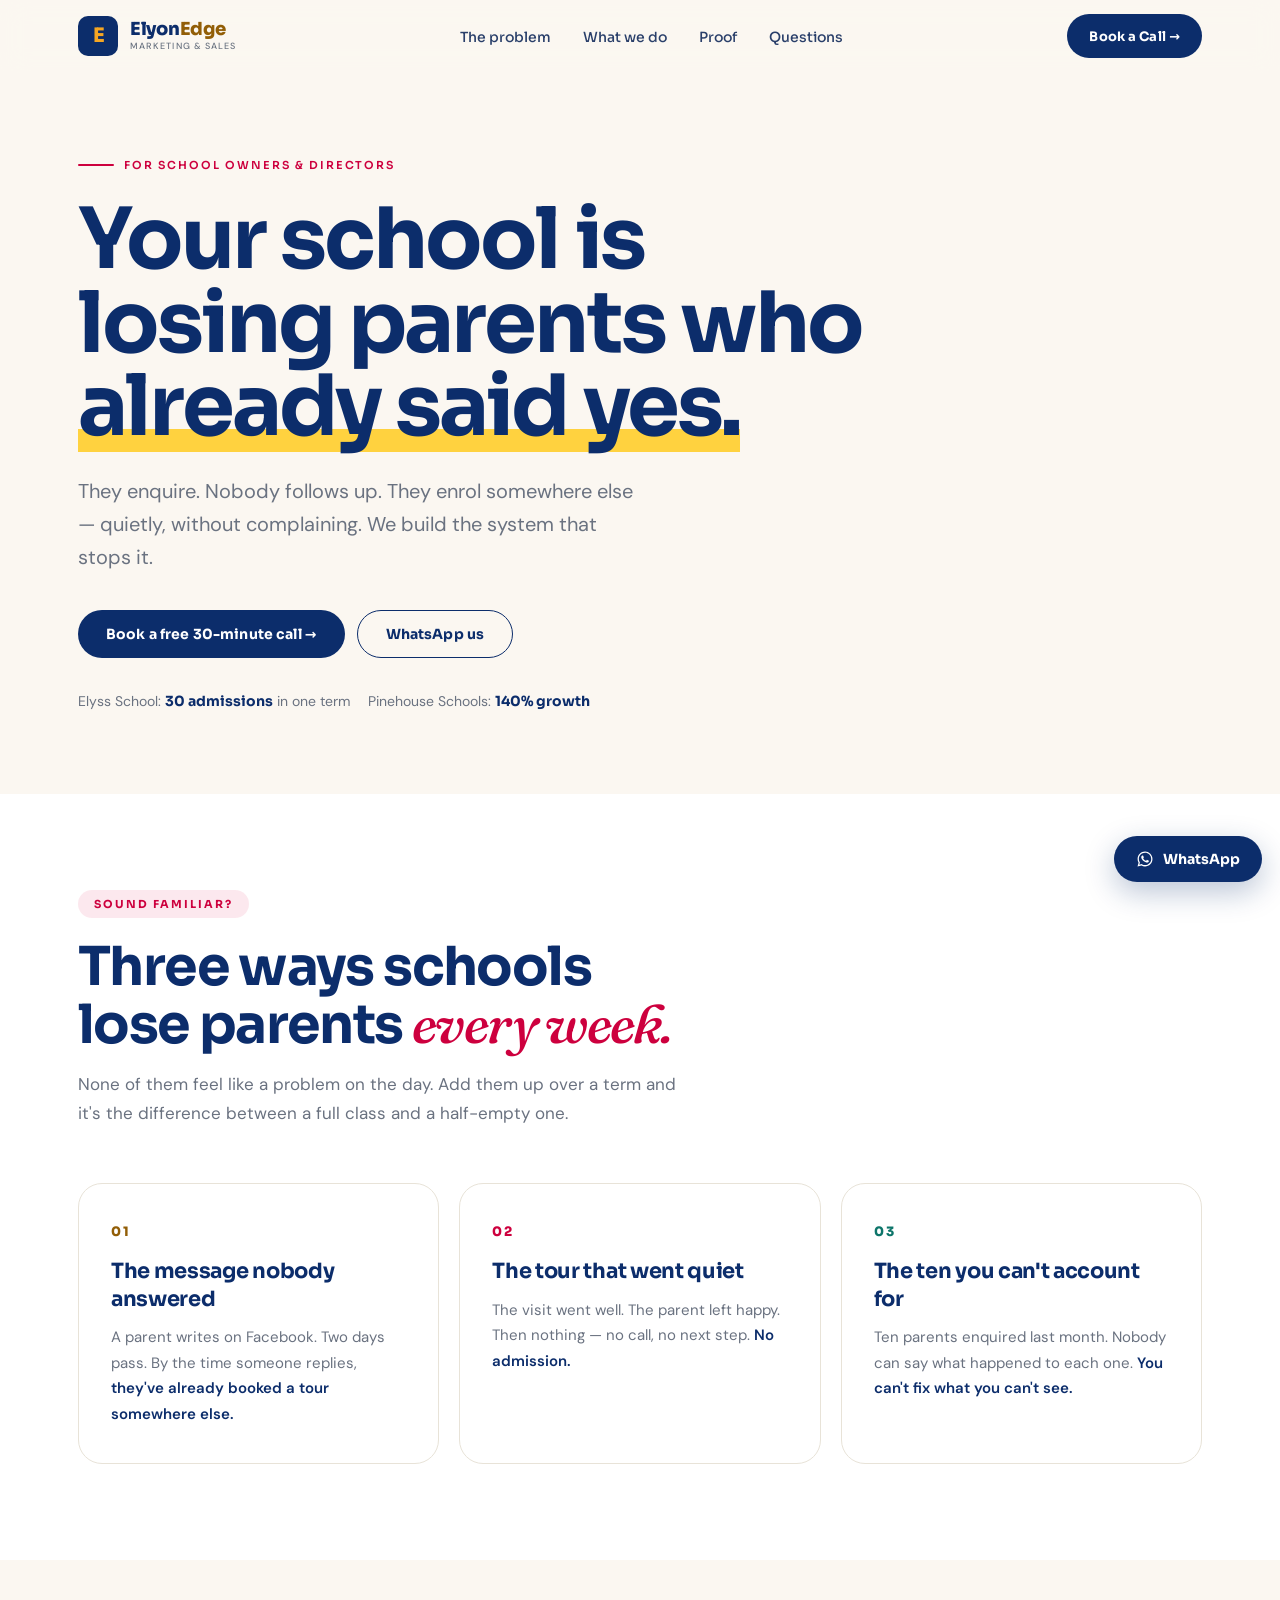
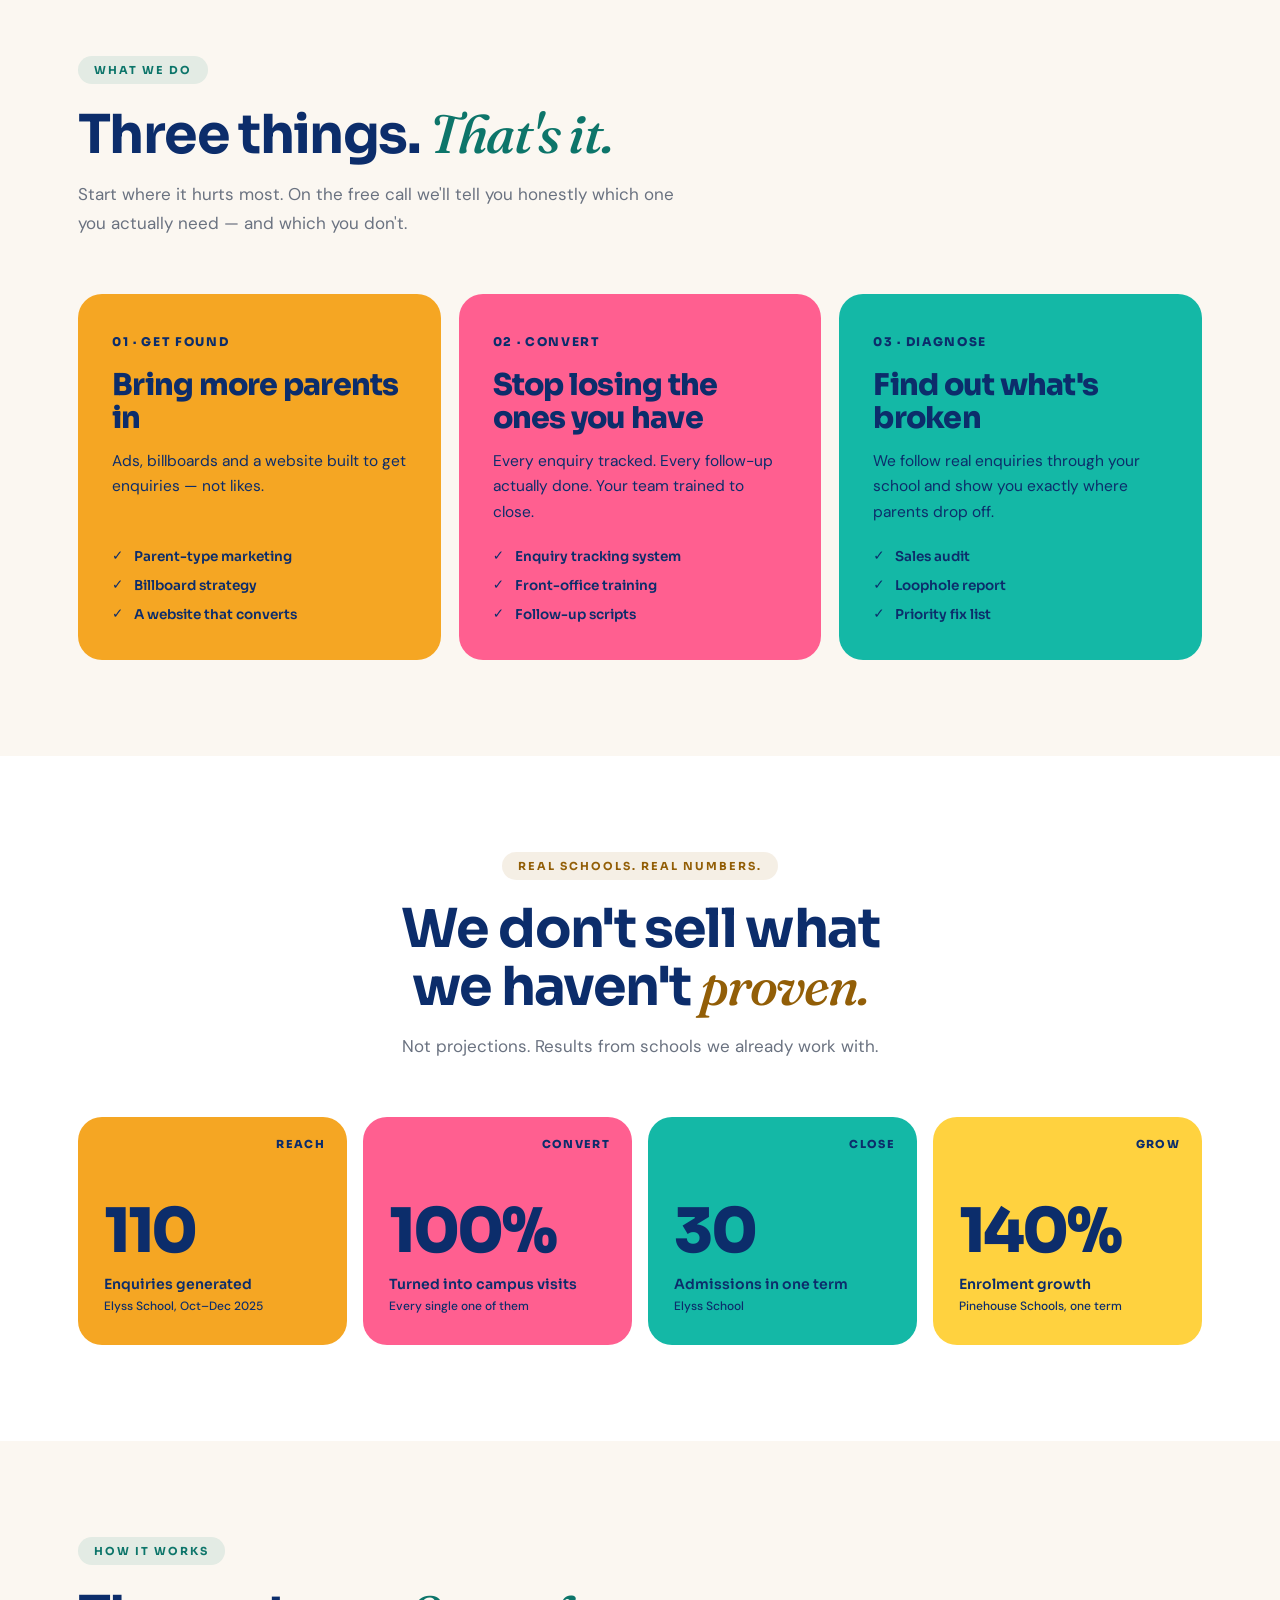
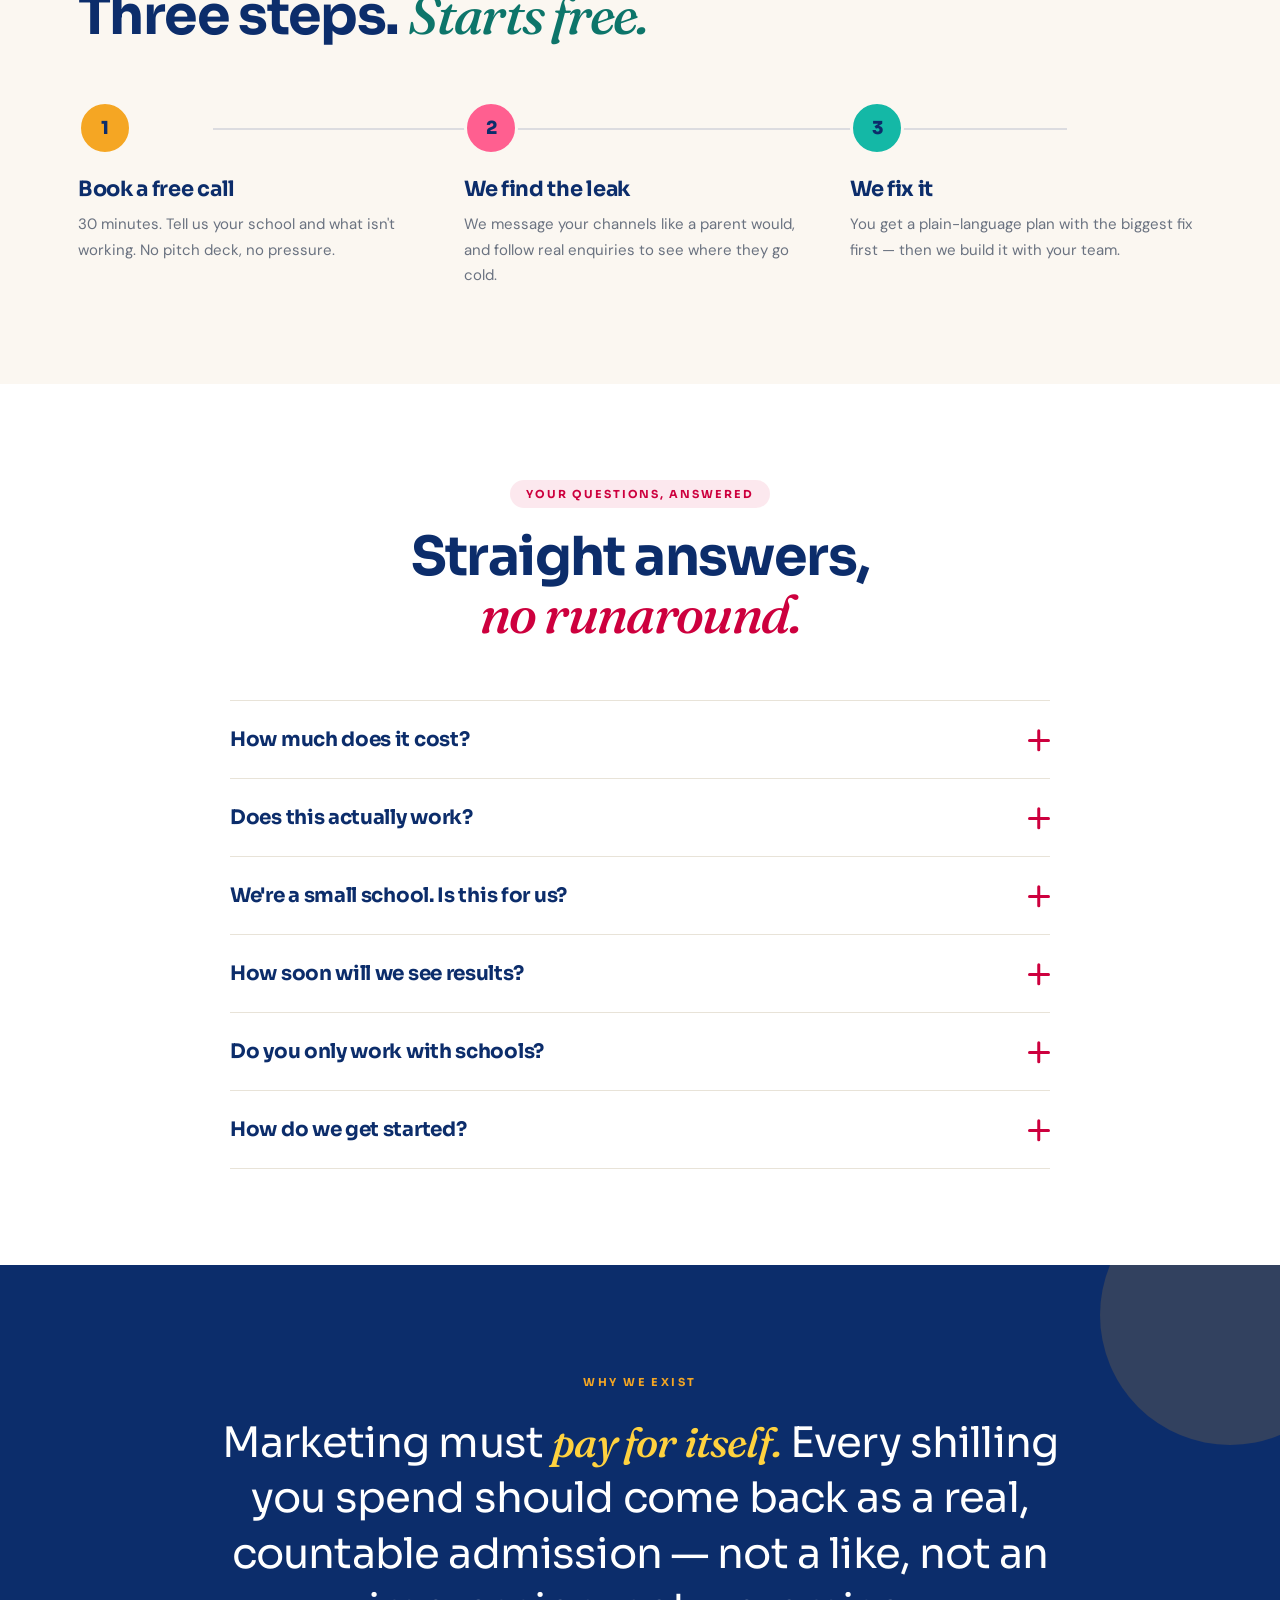
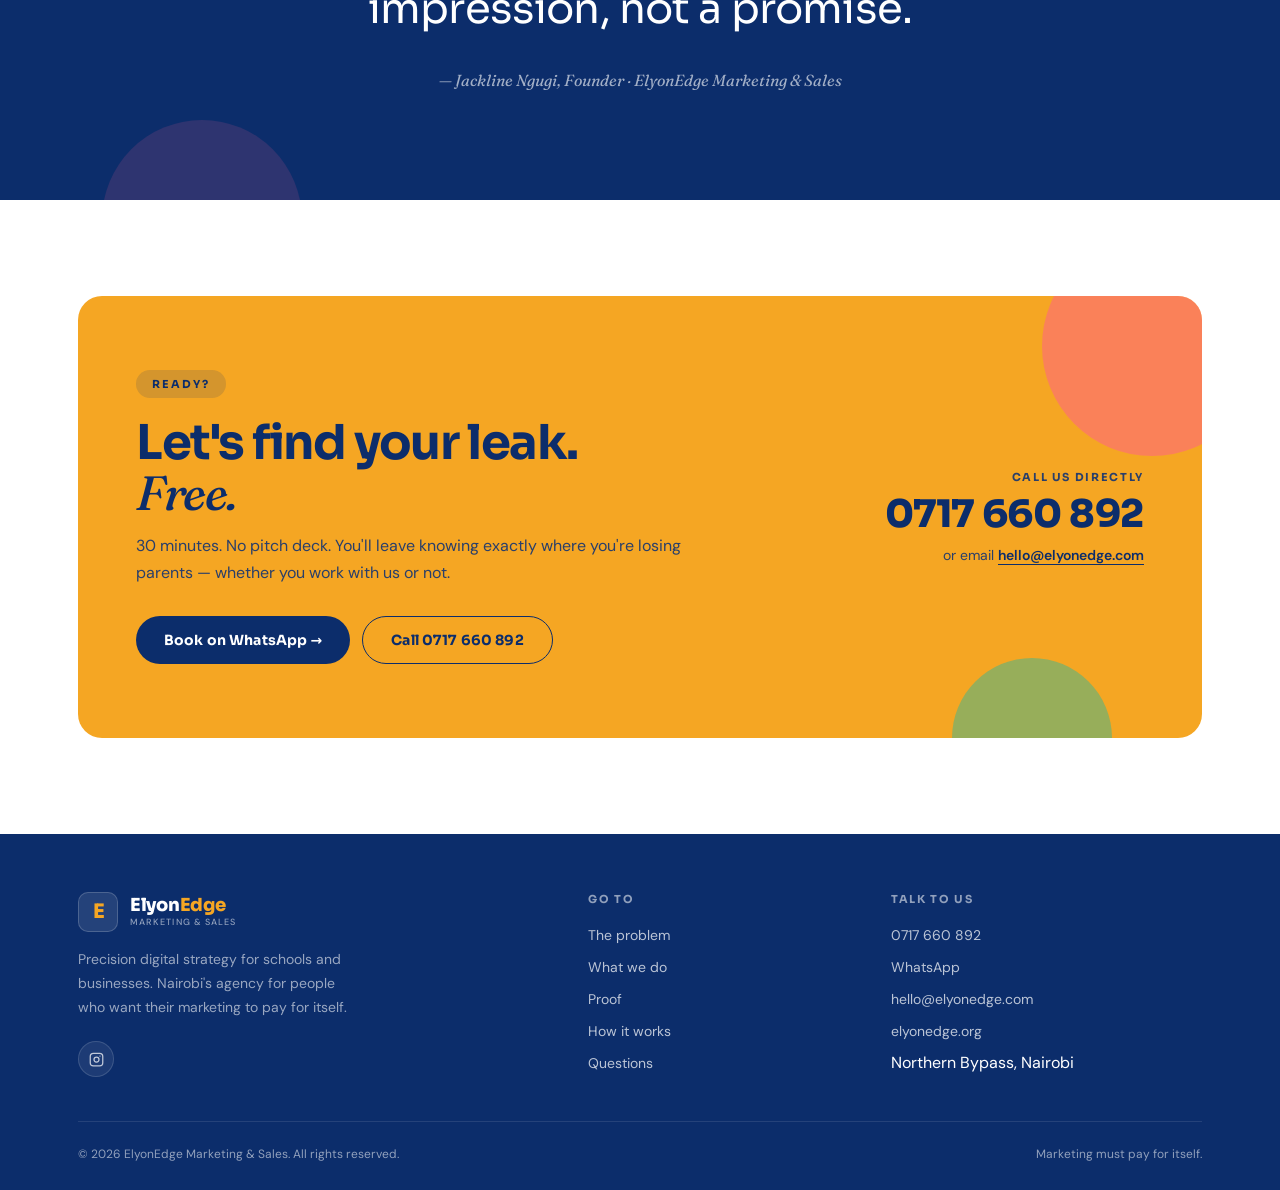
==== commit 1bbeef94: "Rebuild the landing page as a funnel, restyled to match about.html Replaces the long, dense page wit" ====
--- a/clients/elyonedge-marketing-sales/index.html
+++ b/clients/elyonedge-marketing-sales/index.html
@@ -1,568 +1,433 @@
-<!doctype html>
+<!DOCTYPE html>
 <html lang="en">
 <head>
-<meta charset="utf-8">
-<meta name="viewport" content="width=device-width, initial-scale=1">
-<title>ElyonEdge Marketing &amp; Sales — Turning School Enquiries Into Enrolments</title>
-<meta name="description" content="ElyonEdge Marketing &amp; Sales builds admissions marketing and sales pipeline systems for schools and businesses in Kenya. Enquiry tracking, admissions training, parent-type marketing and sales audits — because marketing must pay for itself.">
-<meta name="author" content="ElyonEdge Marketing &amp; Sales">
-<link rel="canonical" href="https://elyonedge.org/">
-
-<meta property="og:type" content="website">
-<meta property="og:site_name" content="ElyonEdge Marketing &amp; Sales">
-<meta property="og:title" content="ElyonEdge Marketing &amp; Sales — Marketing must pay for itself">
-<meta property="og:description" content="Precision digital strategy for schools and businesses in Kenya. We build systems that convert enquiries into enrolments — not campaigns that only perform on paper.">
-<meta property="og:locale" content="en_KE">
-<meta name="twitter:card" content="summary_large_image">
-
-<link rel="preconnect" href="https://fonts.googleapis.com">
-<link rel="preconnect" href="https://fonts.gstatic.com" crossorigin>
-<link href="https://fonts.googleapis.com/css2?family=Fraunces:opsz,wght@9..144,400;9..144,600;9..144,700&family=Inter:wght@400;500;600&display=swap" rel="stylesheet">
-<link rel="stylesheet" href="../../assets/css/base.css">
-<link rel="stylesheet" href="brand.css">
-<link rel="icon" href="data:image/svg+xml,%3Csvg xmlns='http://www.w3.org/2000/svg' viewBox='0 0 64 64'%3E%3Crect width='64' height='64' rx='10' fill='%2317313e'/%3E%3Ctext x='32' y='44' font-family='Georgia,serif' font-size='36' font-weight='600' fill='%23c9a34e' text-anchor='middle'%3EE%3C/text%3E%3C/svg%3E">
+<meta charset="UTF-8"/>
+<meta name="viewport" content="width=device-width,initial-scale=1.0"/>
+<title>ElyonEdge Marketing &amp; Sales — Turn School Enquiries Into Enrolments</title>
+<meta name="description" content="Parents enquire, nobody follows up, they enrol somewhere else. ElyonEdge builds the system that stops it. Free 30-minute strategy call for school owners in Kenya."/>
+<meta name="robots" content="index,follow"/>
+<link rel="canonical" href="https://inquiry.elyonedge.org/"/>
+
+<meta property="og:type" content="website"/>
+<meta property="og:title" content="Make your school's marketing pay for itself | ElyonEdge"/>
+<meta property="og:description" content="Your school is losing parents who already said yes. We build the system that stops it. Book a free 30-minute call."/>
+<meta property="og:url" content="https://inquiry.elyonedge.org/"/>
+<meta property="og:locale" content="en_KE"/>
+<meta name="twitter:card" content="summary_large_image"/>
+<!-- TODO: add og:image (1200x630) when artwork is ready. -->
+
+<!-- ── Tracking ───────────────────────────────────────────────────────
+     Both are commented out because the IDs below are placeholders.
+     Replace G-XXXXXXXXXX / YOUR_PIXEL_ID with the real ones, then
+     uncomment. Shipping them with placeholders logs nothing and adds
+     two failing requests to every page load.
+
+<script async src="https://www.googletagmanager.com/gtag/js?id=G-XXXXXXXXXX"></script>
+<script>window.dataLayer=window.dataLayer||[];function gtag(){dataLayer.push(arguments)}gtag('js',new Date());gtag('config','G-XXXXXXXXXX');</script>
+
+<script>!function(f,b,e,v,n,t,s){if(f.fbq)return;n=f.fbq=function(){n.callMethod?n.callMethod.apply(n,arguments):n.queue.push(arguments)};if(!f._fbq)f._fbq=n;n.push=n;n.loaded=!0;n.version='2.0';n.queue=[];t=b.createElement(e);t.async=!0;t.src=v;s=b.getElementsByTagName(e)[0];s.parentNode.insertBefore(t,s)}(window,document,'script','https://connect.facebook.net/en_US/fbevents.js');fbq('init','YOUR_PIXEL_ID');fbq('track','PageView');</script>
+─────────────────────────────────────────────────────────────────── -->
+
+<link rel="preconnect" href="https://fonts.googleapis.com"/>
+<link rel="preconnect" href="https://fonts.gstatic.com" crossorigin/>
+<link href="https://fonts.googleapis.com/css2?family=Sora:wght@400;500;600;700;800&family=DM+Sans:ital,wght@0,400;0,500;0,700;1,400&family=Fraunces:ital,opsz,wght@1,9..144,400;1,9..144,500&display=swap" rel="stylesheet"/>
+
+<link rel="stylesheet" href="../../assets/css/base.css"/>
+<link rel="stylesheet" href="brand.css"/>
+<link rel="icon" href="data:image/svg+xml,%3Csvg xmlns='http://www.w3.org/2000/svg' viewBox='0 0 64 64'%3E%3Crect width='64' height='64' rx='14' fill='%230C2D6B'/%3E%3Ctext x='32' y='45' font-family='system-ui,sans-serif' font-size='36' font-weight='800' fill='%23F5A623' text-anchor='middle'%3EE%3C/text%3E%3C/svg%3E"/>
 
 <script type="application/ld+json">
 {
   "@context": "https://schema.org",
   "@type": "ProfessionalService",
   "name": "ElyonEdge Marketing & Sales",
-  "description": "Precision digital strategy, admissions marketing and sales pipeline systems for schools and businesses.",
+  "description": "School admissions marketing and sales pipeline systems that turn enquiries into enrolments.",
   "slogan": "Marketing must pay for itself.",
-  "url": "https://elyonedge.org/",
+  "url": "https://inquiry.elyonedge.org/",
   "email": "hello@elyonedge.com",
   "telephone": "+254717660892",
   "areaServed": "KE",
-  "address": {
-    "@type": "PostalAddress",
-    "streetAddress": "Northern Bypass",
-    "addressLocality": "Nairobi",
-    "addressCountry": "KE"
-  },
+  "address": { "@type": "PostalAddress", "streetAddress": "Northern Bypass", "addressLocality": "Nairobi", "addressCountry": "KE" },
   "sameAs": ["https://www.instagram.com/elyon_edge/"],
   "founder": { "@type": "Person", "name": "Jackline Ngugi", "jobTitle": "Founder" }
 }
 </script>
 </head>
-
 <body>
+
 <a class="skip-link" href="#main">Skip to content</a>
 
-<header class="site-header">
-  <div class="wrap site-header__inner">
-    <a class="brandmark" href="#top">
-      <span class="brandmark__name">ElyonEdge</span>
-      <span class="brandmark__sub">Marketing &amp; Sales</span>
-    </a>
-
-    <button class="nav-toggle" type="button" data-nav-toggle aria-expanded="false" aria-controls="primary-nav">
-      <span></span>
-      <span class="visually-hidden">Menu</span>
-    </button>
-
-    <nav class="nav" id="primary-nav" data-nav aria-label="Primary">
-      <ul class="nav__list">
-        <li><a class="nav__link" href="#problem">The leak</a></li>
-        <li><a class="nav__link" href="#services">Services</a></li>
-        <li><a class="nav__link" href="#framework">Framework</a></li>
-        <li><a class="nav__link" href="#proof">Proof</a></li>
-        <li><a class="nav__link" href="#faq">FAQs</a></li>
+<!-- ════════════════════════════════════════════════════════ NAV ══ -->
+<nav id="nav">
+  <div class="wrap">
+    <div class="nav-inner">
+      <a href="#top" class="logo" aria-label="ElyonEdge — top of page">
+        <div class="logo-icon"><span>E</span></div>
+        <div class="logo-type">
+          <div class="logo-brand"><span class="p1">Elyon</span><span class="p2">Edge</span></div>
+          <span class="logo-sub">Marketing &amp; Sales</span>
+        </div>
+      </a>
+
+      <ul class="nav-links">
+        <li><a href="#problem" class="nav-link">The problem</a></li>
+        <li><a href="#what" class="nav-link">What we do</a></li>
+        <li><a href="#proof" class="nav-link">Proof</a></li>
+        <li><a href="#faq" class="nav-link">Questions</a></li>
       </ul>
-      <a class="btn btn--primary" href="#contact">Book a free call</a>
-    </nav>
-  </div>
-</header>
+
+      <a href="#book" class="btn btn-ink btn-nav">Book a Call →</a>
+
+      <button class="ham" id="ham" aria-label="Menu" aria-expanded="false" aria-controls="mob">
+        <span></span><span></span><span></span>
+      </button>
+    </div>
+  </div>
+</nav>
+
+<div class="mob" id="mob">
+  <a href="#problem" class="nav-link">The problem</a>
+  <a href="#what" class="nav-link">What we do</a>
+  <a href="#proof" class="nav-link">Proof</a>
+  <a href="#faq" class="nav-link">Questions</a>
+  <a href="#book" class="btn btn-ink">Book a Free Call →</a>
+</div>
 
 <main id="main">
 
-  <!-- ============================================================ hero -- -->
-  <section class="hero" id="top">
-    <div class="wrap">
-      <p class="hero__tagline">&ldquo;Marketing must pay for itself.&rdquo;</p>
-      <h1>We build systems that convert &mdash; not campaigns that perform on paper.</h1>
-      <p class="hero__lead">
-        ElyonEdge Marketing &amp; Sales is a Nairobi-based precision digital strategy firm for schools
-        and businesses. We work on the part almost nobody measures: the space between a parent&rsquo;s
-        first enquiry and a confirmed admission.
+<!-- ═══════════════════════════════════════════════════════ HERO ══ -->
+<section class="hero" id="top">
+  <div class="wrap">
+    <div class="hero-label fu">For school owners &amp; directors</div>
+
+    <h1 class="hero-h1 fu d1">
+      Your school is losing parents who <span class="hl">already said yes.</span>
+    </h1>
+
+    <p class="hero-sub fu d2">
+      They enquire. Nobody follows up. They enrol somewhere else — quietly, without
+      complaining. We build the system that stops it.
+    </p>
+
+    <div class="btn-row fu d3">
+      <a href="#book" class="btn btn-ink">Book a free 30-minute call →</a>
+      <a href="https://wa.me/254717660892" target="_blank" rel="noopener" class="btn btn-outline">WhatsApp us</a>
+    </div>
+
+    <div class="hero-trust fu d4">
+      <span>Elyss School: <b>30 admissions</b> in one term</span>
+      <span>Pinehouse Schools: <b>140% growth</b></span>
+    </div>
+  </div>
+</section>
+
+<!-- ════════════════════════════════════════════════════ PROBLEM ══ -->
+<section class="sec sec-paper" id="problem">
+  <div class="wrap">
+    <div class="s-head fu">
+      <div class="s-label pink">Sound familiar?</div>
+      <h2 class="s-h">Three ways schools lose parents <em class="pink">every week.</em></h2>
+      <p class="s-sub">None of them feel like a problem on the day. Add them up over a term and it's the difference between a full class and a half-empty one.</p>
+    </div>
+
+    <div class="pains">
+      <div class="pain fu">
+        <div class="pain-n">01</div>
+        <h3>The message nobody answered</h3>
+        <p>A parent writes on Facebook. Two days pass. By the time someone replies, <b>they've already booked a tour somewhere else.</b></p>
+      </div>
+      <div class="pain fu d1">
+        <div class="pain-n">02</div>
+        <h3>The tour that went quiet</h3>
+        <p>The visit went well. The parent left happy. Then nothing — no call, no next step. <b>No admission.</b></p>
+      </div>
+      <div class="pain fu d2">
+        <div class="pain-n">03</div>
+        <h3>The ten you can't account for</h3>
+        <p>Ten parents enquired last month. Nobody can say what happened to each one. <b>You can't fix what you can't see.</b></p>
+      </div>
+    </div>
+  </div>
+</section>
+
+<!-- ══════════════════════════════════════════════════ WHAT WE DO ══ -->
+<section class="sec sec-cream" id="what">
+  <div class="wrap">
+    <div class="s-head fu">
+      <div class="s-label teal">What we do</div>
+      <h2 class="s-h">Three things. <em class="teal">That's it.</em></h2>
+      <p class="s-sub">Start where it hurts most. On the free call we'll tell you honestly which one you actually need — and which you don't.</p>
+    </div>
+
+    <div class="offers">
+      <div class="offer o1 fu">
+        <div class="offer-mark">01 · Get found</div>
+        <h3>Bring more parents in</h3>
+        <p>Ads, billboards and a website built to get enquiries — not likes.</p>
+        <ul>
+          <li>Parent-type marketing</li>
+          <li>Billboard strategy</li>
+          <li>A website that converts</li>
+        </ul>
+      </div>
+
+      <div class="offer o2 fu d1">
+        <div class="offer-mark">02 · Convert</div>
+        <h3>Stop losing the ones you have</h3>
+        <p>Every enquiry tracked. Every follow-up actually done. Your team trained to close.</p>
+        <ul>
+          <li>Enquiry tracking system</li>
+          <li>Front-office training</li>
+          <li>Follow-up scripts</li>
+        </ul>
+      </div>
+
+      <div class="offer o3 fu d2">
+        <div class="offer-mark">03 · Diagnose</div>
+        <h3>Find out what's broken</h3>
+        <p>We follow real enquiries through your school and show you exactly where parents drop off.</p>
+        <ul>
+          <li>Sales audit</li>
+          <li>Loophole report</li>
+          <li>Priority fix list</li>
+        </ul>
+      </div>
+    </div>
+  </div>
+</section>
+
+<!-- ══════════════════════════════════════════════════════ PROOF ══ -->
+<section class="sec sec-paper" id="proof">
+  <div class="wrap">
+    <div class="s-head s-head-c fu">
+      <div class="s-label orange">Real schools. Real numbers.</div>
+      <h2 class="s-h">We don't sell what we haven't <em class="orange">proven.</em></h2>
+      <p class="s-sub">Not projections. Results from schools we already work with.</p>
+    </div>
+
+    <div class="impact-grid">
+      <div class="impact-card c1 fu">
+        <div class="ic-mark">Reach</div>
+        <div>
+          <div class="ic-n" data-target="110">110</div>
+          <div class="ic-l">Enquiries generated</div>
+          <div class="ic-sub">Elyss School, Oct–Dec 2025</div>
+        </div>
+      </div>
+      <div class="impact-card c2 fu d1">
+        <div class="ic-mark">Convert</div>
+        <div>
+          <div class="ic-n" data-target="100" data-sfx="%">100%</div>
+          <div class="ic-l">Turned into campus visits</div>
+          <div class="ic-sub">Every single one of them</div>
+        </div>
+      </div>
+      <div class="impact-card c3 fu d2">
+        <div class="ic-mark">Close</div>
+        <div>
+          <div class="ic-n" data-target="30">30</div>
+          <div class="ic-l">Admissions in one term</div>
+          <div class="ic-sub">Elyss School</div>
+        </div>
+      </div>
+      <div class="impact-card c4 fu d3">
+        <div class="ic-mark">Grow</div>
+        <div>
+          <div class="ic-n" data-target="140" data-sfx="%">140%</div>
+          <div class="ic-l">Enrolment growth</div>
+          <div class="ic-sub">Pinehouse Schools, one term</div>
+        </div>
+      </div>
+    </div>
+  </div>
+</section>
+
+<!-- ═══════════════════════════════════════════════ HOW IT WORKS ══ -->
+<section class="sec sec-cream" id="how">
+  <div class="wrap">
+    <div class="s-head fu">
+      <div class="s-label teal">How it works</div>
+      <h2 class="s-h">Three steps. <em class="teal">Starts free.</em></h2>
+    </div>
+
+    <div class="steps">
+      <div class="step fu">
+        <div class="step-dot">1</div>
+        <h3>Book a free call</h3>
+        <p>30 minutes. Tell us your school and what isn't working. No pitch deck, no pressure.</p>
+      </div>
+      <div class="step fu d1">
+        <div class="step-dot">2</div>
+        <h3>We find the leak</h3>
+        <p>We message your channels like a parent would, and follow real enquiries to see where they go cold.</p>
+      </div>
+      <div class="step fu d2">
+        <div class="step-dot">3</div>
+        <h3>We fix it</h3>
+        <p>You get a plain-language plan with the biggest fix first — then we build it with your team.</p>
+      </div>
+    </div>
+  </div>
+</section>
+
+<!-- ════════════════════════════════════════════════════════ FAQ ══ -->
+<section class="sec sec-paper" id="faq">
+  <div class="wrap">
+    <div class="s-head s-head-c fu">
+      <div class="s-label pink">Your questions, answered</div>
+      <h2 class="s-h">Straight answers, <em class="pink">no runaround.</em></h2>
+    </div>
+
+    <div class="faq fu">
+      <div class="faq-item">
+        <h3><button class="faq-q" type="button" data-faq aria-expanded="false" aria-controls="a1">
+          How much does it cost?<span class="faq-ico" aria-hidden="true"></span></button></h3>
+        <div class="faq-a" id="a1" data-open="false"><div>
+          <p>It depends on your school's size and what you need. Tell us your enrolment numbers on the free call and we'll give you <b>real figures</b> — plus what you should expect to get back.</p>
+        </div></div>
+      </div>
+
+      <div class="faq-item">
+        <h3><button class="faq-q" type="button" data-faq aria-expanded="false" aria-controls="a2">
+          Does this actually work?<span class="faq-ico" aria-hidden="true"></span></button></h3>
+        <div class="faq-a" id="a2" data-open="false"><div>
+          <p>Elyss School turned <b>110 enquiries into 30 admissions</b> in one term. Pinehouse Schools grew enrolment <b>140%</b> in a single term. Ask us for the full case study and we'll show you what we changed.</p>
+        </div></div>
+      </div>
+
+      <div class="faq-item">
+        <h3><button class="faq-q" type="button" data-faq aria-expanded="false" aria-controls="a3">
+          We're a small school. Is this for us?<span class="faq-ico" aria-hidden="true"></span></button></h3>
+        <div class="faq-a" id="a3" data-open="false"><div>
+          <p>Yes. Smaller schools often see the fastest change, because a handful of extra admissions matters more. We size the work to your school — you won't pay for things you don't need.</p>
+        </div></div>
+      </div>
+
+      <div class="faq-item">
+        <h3><button class="faq-q" type="button" data-faq aria-expanded="false" aria-controls="a4">
+          How soon will we see results?<span class="faq-ico" aria-hidden="true"></span></button></h3>
+        <div class="faq-a" id="a4" data-open="false"><div>
+          <p>You'll see where you're losing parents from the first audit. The admissions results above were measured over <b>one term</b>. How fast yours move depends on your enquiry numbers and how quickly your team picks up the follow-up habit.</p>
+        </div></div>
+      </div>
+
+      <div class="faq-item">
+        <h3><button class="faq-q" type="button" data-faq aria-expanded="false" aria-controls="a5">
+          Do you only work with schools?<span class="faq-ico" aria-hidden="true"></span></button></h3>
+        <div class="faq-a" id="a5" data-open="false"><div>
+          <p>Schools are what we know best. But the same thinking works for any business losing warm leads between the first message and the sale. Tell us your sector and we'll say honestly whether we're a good fit.</p>
+        </div></div>
+      </div>
+
+      <div class="faq-item">
+        <h3><button class="faq-q" type="button" data-faq aria-expanded="false" aria-controls="a6">
+          How do we get started?<span class="faq-ico" aria-hidden="true"></span></button></h3>
+        <div class="faq-a" id="a6" data-open="false"><div>
+          <p>Book the free 30-minute call, or just WhatsApp us on <b>0717 660 892</b>. That's the whole first step.</p>
+        </div></div>
+      </div>
+    </div>
+  </div>
+</section>
+
+<!-- ════════════════════════════════════════════════════ MISSION ══ -->
+<section class="mission">
+  <div class="wrap">
+    <div class="mission-inner">
+      <div class="mission-label fu">Why we exist</div>
+      <p class="mission-statement fu d1">
+        Marketing must <em>pay for itself.</em> Every shilling you spend should come back
+        as a real, countable admission — not a like, not an impression, not a promise.
       </p>
-
-      <div class="btn-row">
-        <a class="btn btn--primary" href="#contact">Book a free 30-minute strategy call</a>
-        <a class="btn btn--on-dark" href="https://wa.me/254717660892" target="_blank" rel="noopener">WhatsApp us</a>
-      </div>
-
-      <p class="hero__note">No vanity metrics. No guesswork. A clear next step after every conversation.</p>
-
-      <div class="statbar" data-reveal>
-        <div class="statbar__item">
-          <span class="statbar__value">100%</span>
-          <span class="statbar__label">Enquiry-to-visit rate at Elyss School
-            <span class="statbar__source">Oct&ndash;Dec 2025</span>
-          </span>
-        </div>
-        <div class="statbar__item">
-          <span class="statbar__value">30</span>
-          <span class="statbar__label">Admissions secured at Elyss School in one quarter
-            <span class="statbar__source">From 110 enquiries</span>
-          </span>
-        </div>
-        <div class="statbar__item">
-          <span class="statbar__value">140%</span>
-          <span class="statbar__label">Enrolment growth at Pinehouse Schools
-            <span class="statbar__source">One academic term</span>
-          </span>
-        </div>
-        <div class="statbar__item">
-          <span class="statbar__value">5 &rarr; 12</span>
-          <span class="statbar__label">Playgroup learners at Pinehouse over the same term
-            <span class="statbar__source">Same systems, same period</span>
-          </span>
-        </div>
-      </div>
-    </div>
-  </section>
-
-  <!-- ========================================================= problem -- -->
-  <section class="section" id="problem">
-    <div class="wrap">
-      <div class="section__head section__head--wide" data-reveal>
-        <span class="eyebrow">The problem</span>
-        <h2>Schools rarely lose admissions loudly. They lose them quietly.</h2>
-        <p>
-          A parent messages the Facebook page and waits two days for a reply. A phone enquiry is answered,
-          but no one follows up after the call. A tour happens &mdash; and then nothing. None of these moments
-          feel like failure at the time. Added together over a term, they are the difference between a full
-          class and a half-empty one.
+      <div class="mission-sign fu d2">— Jackline Ngugi, Founder · ElyonEdge Marketing &amp; Sales</div>
+    </div>
+  </div>
+</section>
+
+<!-- ════════════════════════════════════════════════════════ BOOK ══ -->
+<section class="cta" id="book">
+  <div class="wrap">
+    <div class="cta-inner">
+      <div class="cta-content fl">
+        <div class="cta-label">Ready?</div>
+        <h2 class="cta-h">Let's find your leak. <em>Free.</em></h2>
+        <p class="cta-sub">
+          30 minutes. No pitch deck. You'll leave knowing exactly where you're losing
+          parents — whether you work with us or not.
         </p>
-        <p>
-          We call them <strong>loopholes</strong>: predictable points where a genuinely interested parent falls out
-          of the process, not because they changed their mind, but because no one built a system to hold
-          their interest.
-        </p>
-      </div>
-
-      <ol class="loopholes" data-reveal>
-        <li>
-          <h3>Lead capture gaps</h3>
-          <p>Enquiries arrive by call, WhatsApp, Facebook and walk-in, and are never consolidated &mdash; so nobody can say with confidence how many the school actually received last month.</p>
-        </li>
-        <li>
-          <h3>Undifferentiated messaging</h3>
-          <p>The same generic pitch goes to every parent, whether they are weighing academics, nurturing, cost or location &mdash; so it resonates fully with none of them.</p>
-        </li>
-        <li>
-          <h3>A missing qualification step</h3>
-          <p>Tours are booked the moment they are requested, with no short conversation first to understand the parent&rsquo;s real decision criteria &mdash; wasting tour slots and the chance to tailor the visit.</p>
-        </li>
-        <li>
-          <h3>Generic materials instead of tailored answers</h3>
-          <p>A standard prospectus is handed over where a specific answer to the parent&rsquo;s actual question would have moved them further. Information without persuasion.</p>
-        </li>
-        <li>
-          <h3>No pipeline visibility</h3>
-          <p>No one can say, on any given day, how many enquiries are sitting at each stage &mdash; so warm leads go cold simply because nobody was watching.</p>
-        </li>
-      </ol>
-    </div>
-  </section>
-
-  <!-- ======================================================== services -- -->
-  <section class="section section--cream" id="services">
-    <div class="wrap">
-      <div class="section__head section__head--wide" data-reveal>
-        <span class="eyebrow">What we do</span>
-        <h2>Seven ways we close the gap between enquiry and enrolment.</h2>
-        <p>
-          Each of these solves a specific, named pain point. Pricing depends on your organisation&rsquo;s size,
-          goals and the level of support you need &mdash; we walk you through the options, and the expected
-          return, on the free strategy call.
-        </p>
-      </div>
-
-      <div class="grid grid--3" data-reveal>
-
-        <article class="card">
-          <span class="card__tag">Visibility</span>
-          <h3>Inquiry Tracking Support Package</h3>
-          <p class="card__pain"><strong>The pain it solves</strong>Enquiries go unanswered or untracked, and schools don&rsquo;t actually know their true conversion rate.</p>
-          <p>A working system your admissions team uses daily: every lead logged, every follow-up scheduled, every &ldquo;maybe&rdquo; turned into a tracked opportunity instead of a lost one. You can&rsquo;t improve what you can&rsquo;t see.</p>
-          <a class="link-arrow" href="#contact">Set up enquiry tracking</a>
-        </article>
-
-        <article class="card">
-          <span class="card__tag">Capability</span>
-          <h3>Inquiry Training</h3>
-          <p class="card__pain"><strong>The pain it solves</strong>Front-office and admissions staff are untrained in conversion, so first impressions are lost by default rather than by design.</p>
-          <p>Hands-on coaching in scripts, objection-handling and follow-up discipline &mdash; the same conversion principles we use in our own sales work. Your front desk is your first admissions officer; we train them like one.</p>
-          <a class="link-arrow" href="#contact">Train your team</a>
-        </article>
-
-        <article class="card">
-          <span class="card__tag">Precision</span>
-          <h3>Parent-Type Marketing</h3>
-          <p class="card__pain"><strong>The pain it solves</strong>One-size-fits-all messaging fails to resonate with distinct parent personas.</p>
-          <p>The parent chasing academic rigour and the parent chasing a nurturing environment do not respond to the same advert. We build messaging around real parent personas, so every ad speaks to what that specific parent is actually deciding on.</p>
-          <a class="link-arrow" href="#contact">Find the parent types you&rsquo;re missing</a>
-        </article>
-
-        <article class="card">
-          <span class="card__tag">Reach</span>
-          <h3>Billboard Strategy</h3>
-          <p class="card__pain"><strong>The pain it solves</strong>Low local visibility &mdash; nearby parents don&rsquo;t know about your vacancies, or about the school at all.</p>
-          <p>Digital ads reach parents already searching. A well-placed billboard reaches the ones who haven&rsquo;t started looking yet. We pair high-visibility placement in your catchment area with the same conversion-first messaging we use online.</p>
-          <a class="link-arrow" href="#contact">Discuss placement</a>
-        </article>
-
-        <article class="card">
-          <span class="card__tag">Conversion</span>
-          <h3>Website Design &amp; Build</h3>
-          <p class="card__pain"><strong>The pain it solves</strong>A website exists, but it describes the school instead of converting visitors into enquiries.</p>
-          <p>Sites designed the way we design everything &mdash; to convert, not just to look good. A parent who leaves your website without a next step was never really considering you. They were just looking.</p>
-          <a class="link-arrow" href="#contact">Ask about the current website offer</a>
-        </article>
-
-        <article class="card">
-          <span class="card__tag">Framework</span>
-          <h3>Sales Conversion Strategy Handbook</h3>
-          <p class="card__pain"><strong>The pain it solves</strong>No documented admissions process, so follow-up is inconsistent and depends entirely on the person doing it.</p>
-          <p>The exact stage-by-stage framework we use to move a parent from first contact to confirmed admission, written for your team &mdash; follow-up cadence, objection responses and automation checklists included.</p>
-          <a class="link-arrow" href="#framework">See the framework</a>
-        </article>
-
-        <article class="card">
-          <span class="card__tag">Diagnostic</span>
-          <h3>Sales Audit &amp; Loophole Diagnostic</h3>
-          <p class="card__pain"><strong>The pain it solves</strong>Blind spots in the enquiry pipeline &mdash; schools can&rsquo;t see where leads are actually being lost.</p>
-          <p>We review your live pipeline against our framework: mystery-shop every channel, trace real enquiries stage by stage, interview your team, then hand you a scored, prioritised list of loopholes with a recommendation for each. Clarity, not vague advice.</p>
-          <a class="link-arrow" href="#contact">Book a sales audit</a>
-        </article>
-
-        <article class="card card--feature">
-          <span class="card__tag">Packages</span>
-          <h3>Our core packages</h3>
-          <p>These services are delivered through five packages, scoped to your size and goals:</p>
-          <p><strong>Digital Performance Packages &middot; School Admissions Marketing &middot; Pipeline Diagnostic &middot; Buyer Journey Sync &middot; Elyte Accelerator</strong></p>
-          <a class="link-arrow" href="#contact">Get a package recommendation</a>
-        </article>
-
-      </div>
-    </div>
-  </section>
-
-  <!-- ======================================================= framework -- -->
-  <section class="section section--ink" id="framework">
-    <div class="wrap">
-      <div class="section__head section__head--wide" data-reveal>
-        <span class="eyebrow">The ElyonEdge Conversion Framework</span>
-        <h2>Six stages every admissions process moves through &mdash; whether or not anyone has written them down.</h2>
-        <p>Naming them is the first step to managing them. Here is what &ldquo;good&rdquo; looks like at each stage, and the loophole we find there most often.</p>
-      </div>
-
-      <div class="stages" data-reveal>
-
-        <article class="stage">
-          <div class="stage__num">Stage 01</div>
-          <div>
-            <h3 class="stage__name">Enquiry</h3>
-            <p class="stage__good">Every enquiry &mdash; call, WhatsApp, Facebook, walk-in &mdash; is logged in one place the same day it arrives.</p>
+        <div class="btn-row">
+          <a href="https://wa.me/254717660892" target="_blank" rel="noopener" class="btn btn-ink">Book on WhatsApp →</a>
+          <a href="tel:+254717660892" class="btn btn-outline">Call 0717 660 892</a>
+        </div>
+      </div>
+      <div class="cta-side fr">
+        <div class="cta-phone-lbl">Call us directly</div>
+        <div class="cta-phone"><a href="tel:+254717660892">0717 660 892</a></div>
+        <div class="cta-email">or email <a href="mailto:hello@elyonedge.com">hello@elyonedge.com</a></div>
+      </div>
+    </div>
+  </div>
+</section>
+
+</main>
+
+<!-- ═════════════════════════════════════════════════════ FOOTER ══ -->
+<footer>
+  <div class="wrap">
+    <div class="ft-grid">
+      <div class="ft-brand">
+        <div class="logo">
+          <div class="logo-icon"><span>E</span></div>
+          <div class="logo-type">
+            <div class="logo-brand"><span class="p1">Elyon</span><span class="p2">Edge</span></div>
+            <span class="logo-sub">Marketing &amp; Sales</span>
           </div>
-          <p class="stage__gap"><strong>Common loophole</strong>Enquiries live in someone&rsquo;s head or a personal phone, not a shared, trackable record.</p>
-        </article>
-
-        <article class="stage">
-          <div class="stage__num">Stage 02</div>
-          <div>
-            <h3 class="stage__name">Qualified</h3>
-            <p class="stage__good">A short conversation establishes the child&rsquo;s age and grade, the timeline, and what the parent actually cares about.</p>
-          </div>
-          <p class="stage__gap"><strong>Common loophole</strong>Tours are offered before anyone understands what the parent is deciding between.</p>
-        </article>
-
-        <article class="stage">
-          <div class="stage__num">Stage 03</div>
-          <div>
-            <h3 class="stage__name">Tour booked</h3>
-            <p class="stage__good">A specific date and time is confirmed within 24&ndash;48 hours of the enquiry, while interest is highest.</p>
-          </div>
-          <p class="stage__gap"><strong>Common loophole</strong>&ldquo;We&rsquo;ll get back to you&rdquo; replaces a firm booking, and momentum is lost.</p>
-        </article>
-
-        <article class="stage">
-          <div class="stage__num">Stage 04</div>
-          <div>
-            <h3 class="stage__name">Toured</h3>
-            <p class="stage__good">The visit answers the parent&rsquo;s specific concerns rather than running a generic script, and ends with a clear next step.</p>
-          </div>
-          <p class="stage__gap"><strong>Common loophole</strong>A warm tour ends with &ldquo;let us know if you have questions&rdquo; instead of a defined follow-up.</p>
-        </article>
-
-        <article class="stage">
-          <div class="stage__num">Stage 05</div>
-          <div>
-            <h3 class="stage__name">Application</h3>
-            <p class="stage__good">A follow-up happens within 48 hours of the tour, addressing anything left unresolved.</p>
-          </div>
-          <p class="stage__gap"><strong>Common loophole</strong>No one follows up after the tour unless the parent chases the school first.</p>
-        </article>
-
-        <article class="stage">
-          <div class="stage__num">Stage 06</div>
-          <div>
-            <h3 class="stage__name">Enrolled</h3>
-            <p class="stage__good">The admission is confirmed, and the parent is asked for a referral or testimonial once settled.</p>
-          </div>
-          <p class="stage__gap"><strong>Common loophole</strong>The relationship goes quiet the moment payment is received.</p>
-        </article>
-
-      </div>
-    </div>
-  </section>
-
-  <!-- =========================================================== proof -- -->
-  <section class="section" id="proof">
-    <div class="wrap">
-      <div class="section__head section__head--wide" data-reveal>
-        <span class="eyebrow">Proof</span>
-        <h2>What &ldquo;marketing must pay for itself&rdquo; looks like in real admissions numbers.</h2>
-        <p>These aren&rsquo;t projections. They are results from schools we already work with, using the same systems described on this page.</p>
-      </div>
-
-      <div class="proof" data-reveal>
-
-        <article class="proof__card">
-          <h3 class="proof__school">Elyss School</h3>
-          <p class="proof__period">October &ndash; December 2025</p>
-          <dl class="proof__metrics">
-            <div class="proof__metric"><dt>Enquiries generated</dt><dd>110</dd></div>
-            <div class="proof__metric"><dt>Enquiry-to-visit rate</dt><dd>100%</dd></div>
-            <div class="proof__metric"><dt>Admissions secured</dt><dd>30</dd></div>
-          </dl>
-          <p>Every single enquiry converted into a campus visit &mdash; the result of tracking each lead centrally and holding a disciplined follow-up cadence from first contact to booked tour.</p>
-        </article>
-
-        <article class="proof__card">
-          <h3 class="proof__school">Pinehouse Schools</h3>
-          <p class="proof__period">One academic term</p>
-          <dl class="proof__metrics">
-            <div class="proof__metric"><dt>Enrolment growth</dt><dd>140%</dd></div>
-            <div class="proof__metric"><dt>Playgroup learners</dt><dd>5 &rarr; 12</dd></div>
-          </dl>
-          <p>Growth across the school in a single term, driven by parent-type messaging that spoke to what each segment of parents was actually deciding on.</p>
-        </article>
-
-      </div>
-
-      <p style="margin-top:28px; font-size:0.86rem; color:var(--muted);">
-        Full case studies &mdash; including what we changed and how &mdash; are available on request.
-      </p>
-    </div>
-  </section>
-
-  <!-- ========================================================== process -- -->
-  <section class="section section--mist" id="process">
-    <div class="wrap">
-      <div class="section__head" data-reveal>
-        <span class="eyebrow">How we start</span>
-        <h2>Four steps, and you&rsquo;ll know exactly where your pipeline is leaking.</h2>
-      </div>
-
-      <ol class="steps" data-reveal>
-        <li>
-          <h3>Free 30-minute strategy call</h3>
-          <p>Tell us your school or business name and your current marketing or sales challenge. No pitch deck &mdash; a working conversation.</p>
-        </li>
-        <li>
-          <h3>Diagnostic</h3>
-          <p>We mystery-shop your channels, trace recent enquiries stage by stage, and score your pipeline against the six-stage framework.</p>
-        </li>
-        <li>
-          <h3>Prioritised recommendation</h3>
-          <p>You get the two or three highest-impact fixes first &mdash; a school implementing everything at once rarely implements anything well.</p>
-        </li>
-        <li>
-          <h3>Implementation &amp; review</h3>
-          <p>We build the system, train the team who will run it, and agree a date to review the numbers together.</p>
-        </li>
-      </ol>
-    </div>
-  </section>
-
-  <!-- ========================================================= founder -- -->
-  <section class="section" id="founder">
-    <div class="wrap">
-      <div class="founder" data-reveal>
-        <div class="founder__plate">
-          <p class="founder__name">Jackline Ngugi</p>
-          <p class="founder__role">Founder, ElyonEdge Marketing &amp; Sales</p>
-          <ul class="founder__creds">
-            <li>She Awards East Africa nominee</li>
-            <li>KPSA keynote speaker</li>
-            <li>Nairobi, Kenya &mdash; working with schools locally and remotely across the country</li>
-          </ul>
-        </div>
-        <blockquote>
-          <p>We don&rsquo;t sell what we haven&rsquo;t proven on ourselves first.</p>
-          <cite>The ElyonEdge standard</cite>
-        </blockquote>
-      </div>
-    </div>
-  </section>
-
-  <!-- ============================================================= faq -- -->
-  <section class="section section--cream" id="faq">
-    <div class="wrap">
-      <div class="section__head" data-reveal>
-        <span class="eyebrow">Straight answers</span>
-        <h2>Frequently asked questions</h2>
-      </div>
-
-      <div class="faq" data-reveal>
-
-        <div class="faq__item">
-          <h3 style="margin:0;">
-            <button class="faq__q" type="button" data-faq-q aria-expanded="false" aria-controls="faq-1">
-              What services do you offer?
-              <span class="faq__icon" aria-hidden="true"></span>
-            </button>
-          </h3>
-          <div class="faq__a" id="faq-1" data-open="false">
-            <div><p>We build systems that convert, not just campaigns that perform on paper. Our Digital Performance Packages, school admissions marketing systems and sales pipeline tools are designed to do one thing: turn enquiries into enrolments, and enrolments into revenue. No vanity metrics, no guesswork. Book a free 30-minute strategy session and we&rsquo;ll map out what this could look like for your organisation.</p></div>
-          </div>
-        </div>
-
-        <div class="faq__item">
-          <h3 style="margin:0;">
-            <button class="faq__q" type="button" data-faq-q aria-expanded="false" aria-controls="faq-2">
-              How much does it cost?
-              <span class="faq__icon" aria-hidden="true"></span>
-            </button>
-          </h3>
-          <div class="faq__a" id="faq-2" data-open="false">
-            <div><p>Pricing is flexible, because every school&rsquo;s needs are different. Packages depend on your size, your goals and the level of support you need &mdash; from admissions systems through to campaigns and sales training. Share your school&rsquo;s name and current enrolment size and we&rsquo;ll walk you through the best options on a free 30-minute strategy call, with a clear sense of expected returns, not just costs.</p></div>
-          </div>
-        </div>
-
-        <div class="faq__item">
-          <h3 style="margin:0;">
-            <button class="faq__q" type="button" data-faq-q aria-expanded="false" aria-controls="faq-3">
-              Do you have proof this works?
-              <span class="faq__icon" aria-hidden="true"></span>
-            </button>
-          </h3>
-          <div class="faq__a" id="faq-3" data-open="false">
-            <div><p>Yes. Elyss School achieved a 100% enquiry-to-visit rate and secured 30 admissions in one quarter (October&ndash;December 2025), and Pinehouse Schools grew enrolment by 140% in a single academic term. For the full story &mdash; including what we changed and how &mdash; request our case study and we&rsquo;ll share the details.</p></div>
-          </div>
-        </div>
-
-        <div class="faq__item">
-          <h3 style="margin:0;">
-            <button class="faq__q" type="button" data-faq-q aria-expanded="false" aria-controls="faq-4">
-              How do we get started?
-              <span class="faq__icon" aria-hidden="true"></span>
-            </button>
-          </h3>
-          <div class="faq__a" id="faq-4" data-open="false">
-            <div><p>Book a free 30-minute strategy call. We&rsquo;ll help you pinpoint where your marketing and sales pipeline is leaking, and what to fix first. Call <a href="tel:+254717660892">0717 660 892</a> or email <a href="mailto:hello@elyonedge.com">hello@elyonedge.com</a>.</p></div>
-          </div>
-        </div>
-
-        <div class="faq__item">
-          <h3 style="margin:0;">
-            <button class="faq__q" type="button" data-faq-q aria-expanded="false" aria-controls="faq-5">
-              Do you only work with schools?
-              <span class="faq__icon" aria-hidden="true"></span>
-            </button>
-          </h3>
-          <div class="faq__a" id="faq-5" data-open="false">
-            <div><p>Schools are our deepest specialism, and the admissions framework on this page was built for them. The same pipeline thinking &mdash; capture every enquiry, qualify it properly, follow up on a defined cadence &mdash; applies to any business losing warm leads between first contact and the sale. Tell us your sector and current challenge, and we&rsquo;ll say honestly whether we&rsquo;re the right fit.</p></div>
-          </div>
-        </div>
-
-        <div class="faq__item">
-          <h3 style="margin:0;">
-            <button class="faq__q" type="button" data-faq-q aria-expanded="false" aria-controls="faq-6">
-              Where are you based, and do you work outside Nairobi?
-              <span class="faq__icon" aria-hidden="true"></span>
-            </button>
-          </h3>
-          <div class="faq__a" id="faq-6" data-open="false">
-            <div><p>ElyonEdge is based along the Northern Bypass in Nairobi, Kenya, and supports schools both locally and remotely across the country. Share your school&rsquo;s location and a brief description of your current challenge, and we&rsquo;ll confirm how best we can work together.</p></div>
-          </div>
-        </div>
-
-        <div class="faq__item">
-          <h3 style="margin:0;">
-            <button class="faq__q" type="button" data-faq-q aria-expanded="false" aria-controls="faq-7">
-              How quickly will we see results?
-              <span class="faq__icon" aria-hidden="true"></span>
-            </button>
-          </h3>
-          <div class="faq__a" id="faq-7" data-open="false">
-            <div><p>The audit gives you visibility immediately &mdash; you&rsquo;ll know where enquiries are being lost within the first engagement. The admissions results we publish were measured over a single quarter or academic term, and your timeline depends on your current enquiry volume and how quickly your team adopts the follow-up cadence. We agree a review date up front so the numbers are checked, not assumed.</p></div>
-          </div>
-        </div>
-
-      </div>
-    </div>
-  </section>
-
-  <!-- ========================================================= contact -- -->
-  <section class="section" id="contact">
-    <div class="wrap">
-      <div class="cta-band" data-reveal>
-        <div>
-          <span class="eyebrow">Next step</span>
-          <h2>If ten parents enquired this month, could you say what happened to each one?</h2>
-          <p>
-            If the answer is anything other than a confident yes, that&rsquo;s the conversation to have.
-            Book a free 30-minute strategy call &mdash; bring your current enquiry volume, and we&rsquo;ll tell
-            you where to start.
-          </p>
-          <div class="btn-row" style="margin-top:26px;">
-            <a class="btn btn--primary" href="https://wa.me/254717660892" target="_blank" rel="noopener">Book on WhatsApp</a>
-            <a class="btn btn--on-dark" href="tel:+254717660892">Call 0717 660 892</a>
-          </div>
-        </div>
-
-        <div>
-          <ul class="contact-list">
-            <li><span class="contact-list__k">Call / SMS</span><span><a href="tel:+254717660892">0717 660 892</a></span></li>
-            <li><span class="contact-list__k">WhatsApp</span><span><a href="https://wa.me/254717660892" target="_blank" rel="noopener">wa.me/254717660892</a></span></li>
-            <li><span class="contact-list__k">Email</span><span><a href="mailto:hello@elyonedge.com">hello@elyonedge.com</a></span></li>
-            <li><span class="contact-list__k">Website</span><span><a href="https://elyonedge.org/" target="_blank" rel="noopener">elyonedge.org</a></span></li>
-            <li><span class="contact-list__k">Instagram</span><span><a href="https://www.instagram.com/elyon_edge/" target="_blank" rel="noopener">@elyon_edge</a></span></li>
-            <li><span class="contact-list__k">Location</span><span>Northern Bypass, Nairobi, Kenya</span></li>
-          </ul>
-        </div>
-      </div>
-    </div>
-  </section>
-
-</main>
-
-<footer class="site-footer">
-  <div class="wrap site-footer__inner">
-    <div>
-      <p class="site-footer__tag">&ldquo;Marketing must pay for itself.&rdquo;</p>
-      <p>&copy; <span id="year">2026</span> ElyonEdge Marketing &amp; Sales &middot; Nairobi, Kenya</p>
-      <p style="margin-top:6px; color:rgba(247,244,236,0.6);">Precision digital strategy for schools &amp; businesses</p>
-    </div>
-    <ul class="site-footer__links">
-      <li><a href="#services">Services</a></li>
-      <li><a href="#framework">Framework</a></li>
-      <li><a href="#proof">Proof</a></li>
-      <li><a href="#faq">FAQs</a></li>
-      <li><a href="#contact">Contact</a></li>
-    </ul>
+        </div>
+        <p>Precision digital strategy for schools and businesses. Nairobi's agency for people who want their marketing to pay for itself.</p>
+        <div class="socials">
+          <a href="https://www.instagram.com/elyon_edge/" target="_blank" rel="noopener" class="soc" aria-label="ElyonEdge on Instagram">
+            <svg viewBox="0 0 24 24" fill="none" stroke="rgba(255,255,255,.72)" stroke-width="2"><rect x="2" y="2" width="20" height="20" rx="5"/><circle cx="12" cy="12" r="4"/><circle cx="17.5" cy="6.5" r="1" fill="rgba(255,255,255,.72)" stroke="none"/></svg>
+          </a>
+          <!-- TODO: add Facebook + LinkedIn once the page URLs are confirmed. -->
+        </div>
+      </div>
+
+      <div class="ft-col">
+        <h2>Go to</h2>
+        <ul>
+          <li><a href="#problem">The problem</a></li>
+          <li><a href="#what">What we do</a></li>
+          <li><a href="#proof">Proof</a></li>
+          <li><a href="#how">How it works</a></li>
+          <li><a href="#faq">Questions</a></li>
+        </ul>
+      </div>
+
+      <div class="ft-col">
+        <h2>Talk to us</h2>
+        <ul>
+          <li><a href="tel:+254717660892">0717 660 892</a></li>
+          <li><a href="https://wa.me/254717660892" target="_blank" rel="noopener">WhatsApp</a></li>
+          <li><a href="mailto:hello@elyonedge.com">hello@elyonedge.com</a></li>
+          <li><a href="https://elyonedge.org/" target="_blank" rel="noopener">elyonedge.org</a></li>
+          <li>Northern Bypass, Nairobi</li>
+        </ul>
+      </div>
+    </div>
+
+    <div class="ft-bottom">
+      <p>© <span id="yr">2026</span> ElyonEdge Marketing &amp; Sales. All rights reserved.</p>
+      <p>Marketing must pay for itself.</p>
+    </div>
   </div>
 </footer>
 
-<a class="wa-float" href="https://wa.me/254717660892" target="_blank" rel="noopener" aria-label="Chat with ElyonEdge on WhatsApp">
+<a class="wa" href="https://wa.me/254717660892" target="_blank" rel="noopener" aria-label="Chat with ElyonEdge on WhatsApp">
   <svg width="18" height="18" viewBox="0 0 24 24" fill="currentColor" aria-hidden="true"><path d="M12.04 2C6.58 2 2.13 6.45 2.13 11.91c0 1.75.46 3.45 1.32 4.95L2 22l5.25-1.38a9.87 9.87 0 0 0 4.79 1.22h.01c5.46 0 9.91-4.45 9.91-9.91 0-2.65-1.03-5.14-2.9-7.01A9.82 9.82 0 0 0 12.04 2zm0 18.15h-.01a8.2 8.2 0 0 1-4.18-1.15l-.3-.18-3.11.82.83-3.04-.2-.31a8.2 8.2 0 0 1-1.26-4.38c0-4.54 3.7-8.23 8.24-8.23 2.2 0 4.27.86 5.82 2.42a8.18 8.18 0 0 1 2.41 5.82c0 4.54-3.69 8.23-8.24 8.23zm4.52-6.16c-.25-.13-1.47-.72-1.69-.81-.23-.08-.39-.12-.56.13-.16.24-.64.8-.78.97-.15.16-.29.18-.53.06-.25-.13-1.05-.39-1.99-1.23-.74-.66-1.23-1.47-1.38-1.72-.14-.25-.01-.38.11-.5.11-.11.25-.29.37-.44.13-.14.17-.25.25-.41.08-.17.04-.31-.02-.44-.06-.12-.56-1.34-.76-1.84-.2-.48-.41-.42-.56-.43h-.48c-.17 0-.44.06-.67.31-.23.25-.87.86-.87 2.09s.9 2.43 1.02 2.59c.12.17 1.76 2.68 4.26 3.76.6.26 1.06.41 1.42.53.6.19 1.14.16 1.57.1.48-.07 1.47-.6 1.68-1.18.21-.58.21-1.07.14-1.18-.06-.11-.22-.17-.47-.29z"/></svg>
   <span>WhatsApp</span>
 </a>
 
 <script src="../../assets/js/main.js" defer></script>
-<script>document.getElementById("year").textContent = new Date().getFullYear();</script>
+<script>document.getElementById('yr').textContent=new Date().getFullYear();</script>
 </body>
 </html>
--- a/assets/css/base.css
+++ b/assets/css/base.css
@@ -1,806 +1,473 @@
-/* ==========================================================================
+/* ═══════════════════════════════════════════════════════════════════
    Shared landing-page system for ElyonEdge client pages.
-   Structure and layout only — every colour, font and radius comes from a
-   token that a client's brand.css overrides. Never hard-code a brand value
-   in this file.
-   ========================================================================== */
-
-:root {
-  /* Brand tokens — defaults are neutral; clients override in brand.css */
-  --ink: #14232e;
-  --ink-soft: #1b2a4a;
-  --accent: #c9a34e;
-  --accent-deep: #b8860b;
-  --accent-ink: #6f5512;      /* accent, darkened enough for text on light */
-  --paper: #ffffff;
-  --cream: #f4f1e8;
-  --mist: #e9f2f2;
-  --body: #3c4550;
-  --muted: #5a5a5a;
-  --line: rgba(20, 35, 46, 0.12);
-  --line-strong: rgba(20, 35, 46, 0.24);
-  --on-dark: #f6f4ee;
-  --on-dark-muted: rgba(246, 244, 238, 0.72);
-
-  --font-display: "Fraunces", "Iowan Old Style", Georgia, "Times New Roman", serif;
-  --font-body: "Inter", -apple-system, BlinkMacSystemFont, "Segoe UI", Roboto, Helvetica, Arial, sans-serif;
-
-  --radius: 4px;
-  --radius-lg: 10px;
-  --shadow: 0 1px 2px rgba(20, 35, 46, 0.04), 0 8px 24px rgba(20, 35, 46, 0.06);
-  --shadow-lift: 0 2px 4px rgba(20, 35, 46, 0.06), 0 18px 40px rgba(20, 35, 46, 0.12);
-
-  --gutter: 20px;
-  --measure: 68ch;
-  --max: 1160px;
-  --section-y: clamp(64px, 9vw, 120px);
-}
-
-/* --------------------------------------------------------------- reset -- */
-
-*,
-*::before,
-*::after { box-sizing: border-box; }
-
-html {
-  -webkit-text-size-adjust: 100%;
-  scroll-behavior: smooth;
-}
-
+   Structure and components only — every colour and font comes from a
+   token that a client's brand.css defines. No brand values in here.
+   ═══════════════════════════════════════════════════════════════════ */
+
+/* ───────────────────────────────────────────────────────── reset ── */
+*, *::before, *::after { box-sizing: border-box; margin: 0; padding: 0; }
+
+html { scroll-behavior: smooth; }
 @media (prefers-reduced-motion: reduce) {
   html { scroll-behavior: auto; }
-  *, *::before, *::after {
-    animation-duration: 0.01ms !important;
-    transition-duration: 0.01ms !important;
-  }
+  *, *::before, *::after { animation-duration: .01ms !important; transition-duration: .01ms !important; }
 }
 
 body {
-  margin: 0;
-  background: var(--paper);
-  color: var(--body);
-  font-family: var(--font-body);
-  font-size: 1.0625rem;
-  line-height: 1.65;
+  font-family: var(--fb);
+  font-size: 16px;
+  color: var(--ink);
+  background: var(--cream);
+  overflow-x: hidden;
   -webkit-font-smoothing: antialiased;
-  overflow-x: hidden;
-}
-
-img, svg { max-width: 100%; height: auto; display: block; }
-a { color: inherit; }
-
-h1, h2, h3, h4 {
-  font-family: var(--font-display);
-  color: var(--ink);
-  font-weight: 600;
-  line-height: 1.15;
-  letter-spacing: -0.015em;
-  margin: 0 0 0.5em;
-  text-wrap: balance;
-}
-
-h1 { font-size: clamp(2.3rem, 5.4vw, 3.9rem); }
-h2 { font-size: clamp(1.85rem, 3.6vw, 2.75rem); }
-h3 { font-size: clamp(1.15rem, 1.7vw, 1.35rem); letter-spacing: -0.01em; }
-
-p { margin: 0 0 1.1em; max-width: var(--measure); }
-p:last-child { margin-bottom: 0; }
-
-::selection { background: var(--accent); color: var(--ink); }
-
-:focus-visible {
-  outline: 2px solid var(--accent-deep);
-  outline-offset: 3px;
-  border-radius: 2px;
-}
+  text-rendering: optimizeLegibility;
+}
+
+img, svg { max-width: 100%; display: block; }
+a { text-decoration: none; color: inherit; }
+button { font: inherit; color: inherit; }
+
+::selection { background: var(--yellow); color: var(--ink); }
+
+:focus-visible { outline: 3px solid var(--ink); outline-offset: 3px; border-radius: 4px; }
+
+.wrap { max-width: var(--maxw); margin: 0 auto; padding: 0 28px; }
 
 .skip-link {
-  position: absolute;
-  left: -9999px;
-  top: 0;
-  z-index: 100;
-  background: var(--ink);
-  color: var(--on-dark);
-  padding: 12px 18px;
-  font-size: 0.9rem;
-}
-.skip-link:focus { left: 8px; top: 8px; }
-
-.visually-hidden {
-  position: absolute;
-  width: 1px; height: 1px;
-  padding: 0; margin: -1px;
-  overflow: hidden;
-  clip: rect(0 0 0 0);
-  white-space: nowrap;
-  border: 0;
-}
-
-/* -------------------------------------------------------------- layout -- */
-
-.wrap {
-  width: 100%;
-  max-width: var(--max);
-  margin-inline: auto;
-  padding-inline: var(--gutter);
-}
-
-.section { padding-block: var(--section-y); }
-.section--tight { padding-block: clamp(44px, 6vw, 76px); }
-.section--cream { background: var(--cream); }
-.section--mist { background: var(--mist); }
-.section--ink { background: var(--ink); color: var(--on-dark-muted); }
-.section--ink h2,
-.section--ink h3 { color: var(--on-dark); }
-
-.section__head { max-width: 40rem; margin-bottom: clamp(32px, 5vw, 56px); }
-.section__head--wide { max-width: 52rem; }
-.section__head p { color: var(--muted); font-size: 1.075rem; }
-.section--ink .section__head p { color: var(--on-dark-muted); }
-
-.eyebrow {
-  display: block;
-  font-family: var(--font-body);
-  font-size: 0.72rem;
-  font-weight: 600;
-  letter-spacing: 0.18em;
-  text-transform: uppercase;
-  color: var(--accent-ink);
-  margin-bottom: 14px;
-}
-.section--ink .eyebrow { color: var(--accent); }
-
-.rule {
-  border: 0;
-  border-top: 1px solid var(--line);
-  margin: 0;
-}
-
-.grid { display: grid; gap: clamp(20px, 2.6vw, 32px); }
-.grid--2 { grid-template-columns: repeat(auto-fit, minmax(280px, 1fr)); }
-.grid--3 { grid-template-columns: repeat(auto-fit, minmax(265px, 1fr)); }
-.grid--4 { grid-template-columns: repeat(auto-fit, minmax(210px, 1fr)); }
-
-/* ------------------------------------------------------------- buttons -- */
-
+  position: absolute; left: -9999px; top: 0; z-index: 900;
+  background: var(--ink); color: #fff; padding: 12px 20px;
+  font-family: var(--fh); font-size: 14px; font-weight: 600;
+}
+.skip-link:focus { left: 12px; top: 12px; }
+
+.vh {
+  position: absolute; width: 1px; height: 1px; padding: 0; margin: -1px;
+  overflow: hidden; clip: rect(0 0 0 0); white-space: nowrap; border: 0;
+}
+
+/* ────────────────────────────────────────────────────────── logo ── */
+.logo { display: flex; align-items: center; gap: 12px; }
+.logo-icon {
+  width: 40px; height: 40px; border-radius: 10px;
+  background: var(--ink); flex-shrink: 0;
+  display: flex; align-items: center; justify-content: center;
+}
+.logo-icon span {
+  font-family: var(--fh); font-weight: 800; font-size: 20px;
+  color: var(--orange); letter-spacing: -1px; line-height: 1;
+}
+.logo-type { display: flex; flex-direction: column; line-height: 1.1; }
+.logo-brand { display: flex; align-items: baseline; }
+.logo-brand .p1,
+.logo-brand .p2 {
+  font-family: var(--fh); font-weight: 800; font-size: 18px; letter-spacing: -.3px;
+}
+.logo-brand .p1 { color: var(--ink); }
+.logo-brand .p2 { color: var(--orange-text); }
+.logo-sub {
+  font-size: 9px; font-weight: 500; color: var(--muted);
+  letter-spacing: .12em; text-transform: uppercase; margin-top: 2px;
+}
+
+/* ─────────────────────────────────────────────────────── buttons ── */
 .btn {
-  display: inline-flex;
-  align-items: center;
-  justify-content: center;
-  gap: 9px;
-  padding: 14px 26px;
-  border: 1px solid transparent;
-  border-radius: var(--radius);
-  font-family: var(--font-body);
-  font-size: 0.95rem;
-  font-weight: 600;
-  letter-spacing: 0.01em;
-  text-decoration: none;
-  cursor: pointer;
-  transition: transform 0.18s ease, background-color 0.18s ease,
-              color 0.18s ease, border-color 0.18s ease, box-shadow 0.18s ease;
+  display: inline-flex; align-items: center; justify-content: center; gap: 8px;
+  font-family: var(--fh); font-weight: 700; font-size: 14px;
+  padding: 15px 28px; border-radius: 100px;
+  border: none; cursor: pointer; white-space: nowrap; letter-spacing: .01em;
+  transition: transform .22s, background-color .22s, color .22s, border-color .22s;
 }
 .btn:hover { transform: translateY(-2px); }
 .btn:active { transform: translateY(0); }
 
-.btn--primary {
-  background: var(--accent);
-  border-color: var(--accent);
-  color: var(--ink);
-  box-shadow: var(--shadow);
-}
-.btn--primary:hover {
-  background: var(--ink);
-  border-color: var(--ink);
-  color: var(--accent);
-}
-
-.btn--ghost {
-  background: transparent;
-  border-color: var(--line-strong);
-  color: var(--ink);
-}
-.btn--ghost:hover { border-color: var(--ink); background: rgba(20, 35, 46, 0.04); }
-
-.btn--on-dark {
-  background: transparent;
-  border-color: rgba(246, 244, 238, 0.4);
-  color: var(--on-dark);
-}
-.btn--on-dark:hover { border-color: var(--on-dark); background: rgba(246, 244, 238, 0.08); }
-
-.btn-row {
-  display: flex;
-  flex-wrap: wrap;
-  gap: 14px;
-  align-items: center;
-}
-
-.link-arrow {
-  display: inline-flex;
-  align-items: center;
-  gap: 7px;
-  font-weight: 600;
-  font-size: 0.93rem;
-  color: var(--accent-ink);
-  text-decoration: none;
+.btn-ink     { background: var(--ink); color: #fff; }
+.btn-ink:hover { background: #07204F; }
+.btn-orange  { background: var(--orange); color: var(--ink); }
+.btn-orange:hover { background: var(--orange-dk); }
+.btn-outline { background: transparent; color: var(--ink); border: 1.5px solid var(--ink); padding: 13.5px 28px; }
+.btn-outline:hover { background: var(--ink); color: #fff; }
+.btn-white   { background: #fff; color: var(--ink); }
+.btn-white:hover { background: var(--cream); }
+.btn-row { display: flex; gap: 12px; flex-wrap: wrap; }
+
+/* Compact nav variant — still meets the 44px minimum tap target. */
+.btn-nav { padding: 12px 22px; font-size: 13px; min-height: 44px; }
+
+/* ─────────────────────────────────────────────────────────── nav ── */
+nav {
+  position: fixed; top: 0; left: 0; right: 0; z-index: 500;
+  background: var(--nav-bg);
+  backdrop-filter: blur(14px);
   border-bottom: 1px solid transparent;
-}
-.link-arrow:hover { border-bottom-color: currentColor; }
-.link-arrow::after { content: "\2192"; transition: transform 0.18s ease; }
-.link-arrow:hover::after { transform: translateX(3px); }
-.section--ink .link-arrow { color: var(--accent); }
-
-/* -------------------------------------------------------------- header -- */
-
-.site-header {
-  position: sticky;
-  top: 0;
-  z-index: 50;
-  background: color-mix(in srgb, var(--ink) 92%, transparent);
-  backdrop-filter: blur(10px);
-  border-bottom: 1px solid rgba(246, 244, 238, 0.12);
-}
-
-.site-header__inner {
-  display: flex;
-  align-items: center;
-  justify-content: space-between;
-  gap: 24px;
-  min-height: 68px;
-}
-
-.brandmark {
-  display: inline-flex;
-  flex-direction: column;
-  text-decoration: none;
-  line-height: 1.1;
-}
-.brandmark__name {
-  font-family: var(--font-display);
-  font-size: 1.16rem;
-  font-weight: 600;
-  letter-spacing: 0.06em;
-  text-transform: uppercase;
-  color: var(--on-dark);
-}
-.brandmark__sub {
-  font-size: 0.63rem;
-  letter-spacing: 0.2em;
-  text-transform: uppercase;
-  color: var(--accent);
-  margin-top: 3px;
-}
-
-.nav { display: flex; align-items: center; gap: 30px; }
-.nav__list {
-  display: flex;
-  align-items: center;
-  gap: 26px;
-  list-style: none;
-  margin: 0;
-  padding: 0;
-}
-.nav__link {
-  font-size: 0.9rem;
-  font-weight: 500;
-  color: var(--on-dark-muted);
-  text-decoration: none;
-  padding-block: 6px;
-  border-bottom: 1px solid transparent;
-  transition: color 0.18s ease, border-color 0.18s ease;
-}
-.nav__link:hover { color: var(--on-dark); border-bottom-color: var(--accent); }
-.nav .btn { padding: 10px 20px; font-size: 0.88rem; }
-
-.nav-toggle {
-  display: none;
-  width: 42px;
-  height: 42px;
-  padding: 0;
-  background: transparent;
-  border: 1px solid rgba(246, 244, 238, 0.28);
-  border-radius: var(--radius);
-  color: var(--on-dark);
-  cursor: pointer;
-}
-.nav-toggle span,
-.nav-toggle span::before,
-.nav-toggle span::after {
-  display: block;
-  width: 18px;
-  height: 1.5px;
-  background: currentColor;
-  transition: transform 0.2s ease, opacity 0.2s ease;
-}
-.nav-toggle span { margin-inline: auto; position: relative; }
-.nav-toggle span::before { content: ""; position: absolute; top: -6px; }
-.nav-toggle span::after { content: ""; position: absolute; top: 6px; }
-.nav-toggle[aria-expanded="true"] span { background: transparent; }
-.nav-toggle[aria-expanded="true"] span::before { transform: translateY(6px) rotate(45deg); }
-.nav-toggle[aria-expanded="true"] span::after { transform: translateY(-6px) rotate(-45deg); }
-
-@media (max-width: 900px) {
-  .nav-toggle { display: block; }
-  .nav {
-    position: absolute;
-    inset: 100% 0 auto;
-    flex-direction: column;
-    align-items: stretch;
-    gap: 0;
-    padding: 8px var(--gutter) 22px;
-    background: var(--ink);
-    border-bottom: 1px solid rgba(246, 244, 238, 0.12);
-    display: none;
-  }
-  .nav[data-open="true"] { display: flex; }
-  .nav__list { flex-direction: column; align-items: stretch; gap: 0; }
-  .nav__link {
-    display: block;
-    padding: 14px 0;
-    border-bottom: 1px solid rgba(246, 244, 238, 0.1);
-  }
-  .nav__link:hover { border-bottom-color: rgba(246, 244, 238, 0.1); }
-  .nav .btn { margin-top: 18px; width: 100%; }
-}
-
-/* ---------------------------------------------------------------- hero -- */
-
-.hero {
-  position: relative;
-  background: var(--ink);
-  color: var(--on-dark-muted);
-  padding-block: clamp(64px, 10vw, 122px) clamp(56px, 8vw, 96px);
-  overflow: hidden;
-}
-.hero::after {
-  content: "";
-  position: absolute;
-  inset: auto -10% -60% 45%;
-  height: 120%;
-  background: radial-gradient(closest-side, color-mix(in srgb, var(--accent) 16%, transparent), transparent 72%);
-  pointer-events: none;
-}
-.hero > * { position: relative; z-index: 1; }
-
-.hero__tagline {
-  font-family: var(--font-display);
-  font-style: italic;
-  font-size: clamp(0.98rem, 1.5vw, 1.1rem);
-  color: var(--accent);
+  transition: background-color .25s, border-color .25s;
+}
+nav.scrolled { border-bottom-color: var(--line); background: var(--nav-bg-solid); }
+.nav-inner { display: flex; align-items: center; justify-content: space-between; height: 72px; gap: 20px; }
+.nav-links { display: flex; align-items: center; gap: 32px; list-style: none; }
+.nav-link {
+  font-family: var(--fh); font-weight: 500; font-size: 14px;
+  color: var(--ink-soft); transition: color .15s;
+}
+.nav-link:hover { color: var(--ink); }
+
+.ham {
+  display: none; flex-direction: column; gap: 5px;
+  cursor: pointer; background: none; border: none; padding: 8px;
+  width: 44px; height: 44px; align-items: center; justify-content: center;
+}
+.ham span { display: block; width: 22px; height: 2px; background: var(--ink); border-radius: 2px; transition: transform .3s, opacity .3s; }
+.ham[aria-expanded="true"] span:nth-child(1) { transform: translateY(7px) rotate(45deg); }
+.ham[aria-expanded="true"] span:nth-child(2) { opacity: 0; }
+.ham[aria-expanded="true"] span:nth-child(3) { transform: translateY(-7px) rotate(-45deg); }
+
+.mob {
+  display: none; position: fixed; top: 72px; left: 0; right: 0; z-index: 499;
+  flex-direction: column; background: var(--cream);
+  padding: 18px 28px 26px; border-bottom: 1px solid var(--line);
+  box-shadow: 0 12px 40px rgba(0,0,0,.10);
+}
+.mob.open { display: flex; }
+.mob .nav-link { font-size: 16px; padding: 14px 0; border-bottom: 1px solid var(--line); }
+.mob .btn { margin-top: 18px; width: 100%; }
+
+/* ───────────────────────────────────────────── section furniture ── */
+.sec { padding: 96px 0; }
+.sec-paper { background: var(--paper); }
+.sec-cream { background: var(--cream); }
+
+.s-head { max-width: 760px; margin-bottom: 56px; }
+.s-head-c { text-align: center; margin-left: auto; margin-right: auto; }
+
+.s-label {
+  display: inline-block;
+  font-family: var(--fh); font-weight: 700; font-size: 11px;
+  letter-spacing: .18em; text-transform: uppercase;
+  padding: 7px 16px; border-radius: 100px; margin-bottom: 22px;
+}
+.s-label.pink   { color: var(--pink-text);   background: rgba(223,0,67,.09); }
+.s-label.teal   { color: var(--teal-text);   background: rgba(14,124,112,.10); }
+.s-label.orange { color: var(--orange-text); background: rgba(156,100,7,.10); }
+
+.s-h {
+  font-family: var(--fh); font-weight: 700;
+  font-size: clamp(32px, 4.2vw, 54px);
+  line-height: 1.04; letter-spacing: -.03em; color: var(--ink);
+  margin-bottom: 16px; text-wrap: balance;
+}
+.s-h em { font-family: var(--fs); font-style: italic; font-weight: 500; }
+.s-h em.pink   { color: var(--pink-text); }
+.s-h em.teal   { color: var(--teal-text); }
+.s-h em.orange { color: var(--orange-text); }
+
+.s-sub { font-size: 17px; color: var(--muted); line-height: 1.7; max-width: 620px; }
+.s-head-c .s-sub { margin-inline: auto; }
+
+/* ────────────────────────────────────────────────────────── hero ── */
+.hero { padding: 150px 0 84px; position: relative; overflow: hidden; }
+.hero-label {
+  display: inline-flex; align-items: center; gap: 10px;
+  font-family: var(--fh); font-weight: 600; font-size: 11px;
+  letter-spacing: .18em; text-transform: uppercase;
+  color: var(--pink-text); margin-bottom: 26px;
+}
+.hero-label::before { content: ''; width: 36px; height: 2px; background: var(--pink-text); border-radius: 1px; }
+
+.hero-h1 {
+  font-family: var(--fh); font-weight: 700;
+  font-size: clamp(42px, 6.6vw, 88px);
+  line-height: .99; letter-spacing: -.035em; color: var(--ink);
+  max-width: 16ch; margin-bottom: 26px; text-wrap: balance;
+}
+.hero-h1 em {
+  font-family: var(--fs); font-style: italic; font-weight: 500;
+  color: var(--orange-text); letter-spacing: -.02em;
+}
+.hero-h1 .hl {
+  display: inline;
+  background-image: linear-gradient(
+    transparent 72%, var(--yellow) 72%, var(--yellow) 93%, transparent 93%);
+  -webkit-box-decoration-break: clone;
+          box-decoration-break: clone;
+}
+
+.hero-sub {
+  font-size: clamp(17px, 1.9vw, 20px); color: var(--muted);
+  max-width: 560px; line-height: 1.65; margin-bottom: 36px;
+}
+.hero-trust {
+  margin-top: 34px; font-size: 14px; color: var(--muted);
+  display: flex; flex-wrap: wrap; align-items: center; gap: 8px 18px;
+}
+.hero-trust b { font-family: var(--fh); font-weight: 700; color: var(--ink); }
+
+/* ──────────────────────────────────────────────── problem cards ── */
+.pains { display: grid; grid-template-columns: repeat(3, 1fr); gap: 20px; }
+.pain {
+  background: var(--paper); border: 1.5px solid var(--line);
+  border-radius: var(--r-lg); padding: 36px 32px;
+  transition: transform .25s, border-color .25s;
+}
+.pain:hover { transform: translateY(-4px); }
+.pain:nth-child(1):hover { border-color: var(--orange); }
+.pain:nth-child(2):hover { border-color: var(--pink); }
+.pain:nth-child(3):hover { border-color: var(--teal); }
+.pain-n {
+  font-family: var(--fh); font-weight: 800; font-size: 13px;
+  letter-spacing: .15em; margin-bottom: 18px; display: inline-block;
+}
+.pain:nth-child(1) .pain-n { color: var(--orange-text); }
+.pain:nth-child(2) .pain-n { color: var(--pink-text); }
+.pain:nth-child(3) .pain-n { color: var(--teal-text); }
+.pain h3 {
+  font-family: var(--fh); font-weight: 700; font-size: 21px;
+  line-height: 1.3; letter-spacing: -.015em; color: var(--ink); margin-bottom: 12px;
+}
+.pain p { font-size: 15px; color: var(--muted); line-height: 1.7; }
+.pain p b { color: var(--ink); font-weight: 600; }
+
+/* ───────────────────────────────────────────────── offer blocks ── */
+.offers { display: grid; grid-template-columns: repeat(3, 1fr); gap: 18px; }
+.offer {
+  border-radius: var(--r-lg); padding: 40px 34px 36px;
+  color: var(--ink); position: relative; overflow: hidden;
+  display: flex; flex-direction: column;
+  transition: transform .25s;
+}
+.offer:hover { transform: translateY(-6px); }
+.offer.o1 { background: var(--orange); }
+.offer.o2 { background: var(--pink); }
+.offer.o3 { background: var(--teal); }
+.offer-mark {
+  font-family: var(--fh); font-weight: 800; font-size: 12px;
+  letter-spacing: .14em; text-transform: uppercase;
   margin-bottom: 20px;
 }
-.hero h1 { color: var(--on-dark); max-width: 17ch; }
-.hero__lead {
-  font-size: clamp(1.06rem, 1.7vw, 1.2rem);
-  color: var(--on-dark-muted);
-  max-width: 54ch;
-  margin-bottom: 32px;
-}
-.hero .btn-row { margin-bottom: 42px; }
-.hero__note { font-size: 0.85rem; color: rgba(246, 244, 238, 0.55); }
-
-.statbar {
-  display: grid;
-  grid-template-columns: repeat(auto-fit, minmax(160px, 1fr));
-  gap: 1px;
-  background: rgba(246, 244, 238, 0.16);
-  border: 1px solid rgba(246, 244, 238, 0.16);
-  border-radius: var(--radius-lg);
-  overflow: hidden;
-}
-.statbar__item {
-  background: var(--ink);
-  padding: 22px 24px;
-  display: flex;
-  flex-direction: column;
-}
-.statbar__value {
-  display: block;
-  font-family: var(--font-display);
-  font-size: clamp(1.8rem, 3vw, 2.3rem);
-  font-weight: 600;
-  color: var(--accent);
-  line-height: 1;
-  margin-bottom: 8px;
-}
-.statbar__label {
-  font-size: 0.82rem;
-  line-height: 1.4;
-  color: var(--on-dark-muted);
-  display: flex;
-  flex-direction: column;
-  flex: 1;
-}
-.statbar__source {
-  display: block;
-  margin-top: auto;
-  padding-top: 8px;
-  font-size: 0.72rem;
-  letter-spacing: 0.06em;
-  text-transform: uppercase;
-  color: rgba(246, 244, 238, 0.58);
-}
-
-/* --------------------------------------------------------------- cards -- */
-
-.card {
-  background: var(--paper);
-  border: 1px solid var(--line);
-  border-radius: var(--radius-lg);
-  padding: clamp(24px, 2.6vw, 32px);
-  display: flex;
-  flex-direction: column;
-  gap: 12px;
-  transition: transform 0.2s ease, box-shadow 0.2s ease, border-color 0.2s ease;
-}
-.card:hover {
-  transform: translateY(-3px);
-  box-shadow: var(--shadow-lift);
-  border-color: var(--line-strong);
-}
-.card h3 { margin-bottom: 0; }
-.card p { font-size: 0.97rem; color: var(--muted); }
-.card__tag {
-  align-self: flex-start;
-  font-size: 0.68rem;
-  font-weight: 600;
-  letter-spacing: 0.14em;
-  text-transform: uppercase;
-  color: var(--accent-ink);
-  background: color-mix(in srgb, var(--accent) 18%, transparent);
-  padding: 5px 10px;
-  border-radius: 100px;
-}
-.card__pain {
-  font-size: 0.93rem;
-  color: var(--ink);
-  border-left: 2px solid var(--accent);
-  padding-left: 14px;
-  margin: 0;
-}
-.card__pain strong {
-  display: block;
-  font-size: 0.7rem;
-  letter-spacing: 0.13em;
-  text-transform: uppercase;
-  color: var(--muted);
-  margin-bottom: 4px;
-  font-weight: 600;
-}
-.card > .link-arrow { margin-top: auto; padding-top: 6px; }
-
-.card--feature {
-  background: var(--ink);
-  border-color: var(--ink);
-}
-.card--feature h3 { color: var(--on-dark); }
-.card--feature p { color: var(--on-dark-muted); }
-.card--feature .card__tag {
-  color: var(--ink);
-  background: var(--accent);
-}
-.card--feature .card__pain { color: var(--on-dark); }
-.card--feature .link-arrow { color: var(--accent); }
-.card--feature strong { color: var(--on-dark); }
-
-/* -------------------------------------------------------- loophole list -- */
-
-.loopholes {
-  list-style: none;
-  margin: 0;
-  padding: 0;
-  display: grid;
-  gap: 0;
-  counter-reset: loophole;
-}
-.loopholes li {
-  counter-increment: loophole;
-  display: grid;
-  grid-template-columns: 60px 1fr;
-  gap: 10px 22px;
-  padding: 26px 0;
-  border-top: 1px solid var(--line);
-  align-items: start;
-}
-.loopholes li:last-child { border-bottom: 1px solid var(--line); }
-.loopholes li::before {
-  content: counter(loophole, decimal-leading-zero);
-  font-family: var(--font-display);
-  font-size: 1.5rem;
-  color: var(--accent);
-  line-height: 1.1;
-}
-.loopholes h3 { margin-bottom: 6px; font-size: 1.12rem; }
-.loopholes p { grid-column: 2; font-size: 0.97rem; color: var(--muted); }
-@media (max-width: 560px) {
-  .loopholes li { grid-template-columns: 1fr; gap: 8px; }
-  .loopholes p { grid-column: 1; }
-}
-
-/* ------------------------------------------------------------ framework -- */
-
-.stages { display: grid; gap: 0; }
-.stage {
-  display: grid;
-  grid-template-columns: 78px 1fr 1fr;
-  gap: 8px 28px;
-  padding: 26px 0;
-  border-top: 1px solid rgba(246, 244, 238, 0.16);
-  align-items: start;
-}
-.stage:last-child { border-bottom: 1px solid rgba(246, 244, 238, 0.16); }
-.stage__num {
-  font-family: var(--font-display);
-  font-size: 0.8rem;
-  letter-spacing: 0.16em;
-  text-transform: uppercase;
-  color: var(--accent);
-  padding-top: 4px;
-}
-.stage__name {
-  font-family: var(--font-display);
-  font-size: 1.2rem;
-  color: var(--on-dark);
-  margin: 0 0 8px;
-}
-.stage__good { font-size: 0.95rem; color: var(--on-dark-muted); margin: 0; }
-.stage__gap {
-  font-size: 0.95rem;
-  margin: 0;
-  color: rgba(246, 244, 238, 0.62);
-  border-left: 2px solid var(--accent-deep);
-  padding-left: 16px;
-}
-.stage__gap strong {
-  display: block;
-  font-size: 0.68rem;
-  letter-spacing: 0.14em;
-  text-transform: uppercase;
-  color: var(--accent);
-  margin-bottom: 5px;
-  font-weight: 600;
-}
-@media (max-width: 820px) {
-  .stage { grid-template-columns: 1fr; gap: 12px; }
-  .stage__gap { margin-top: 2px; }
-}
-
-/* ----------------------------------------------------------- case study -- */
-
-.proof { display: grid; gap: clamp(20px, 2.6vw, 30px); grid-template-columns: repeat(auto-fit, minmax(300px, 1fr)); }
-.proof__card {
-  background: var(--paper);
-  border: 1px solid var(--line);
-  border-top: 3px solid var(--accent);
-  border-radius: var(--radius-lg);
-  padding: clamp(26px, 3vw, 36px);
-}
-.proof__school {
-  font-family: var(--font-display);
-  font-size: 1.4rem;
-  color: var(--ink);
-  margin: 0 0 4px;
-}
-.proof__period {
-  font-size: 0.76rem;
-  letter-spacing: 0.12em;
-  text-transform: uppercase;
-  color: var(--muted);
-  margin-bottom: 22px;
-}
-.proof__metrics {
-  display: grid;
-  grid-template-columns: repeat(auto-fit, minmax(110px, 1fr));
-  gap: 18px;
-  margin-bottom: 20px;
-  padding-bottom: 20px;
-  border-bottom: 1px solid var(--line);
-}
-.proof__metric dt {
-  font-size: 0.78rem;
-  color: var(--muted);
-  order: 2;
-  line-height: 1.35;
-}
-.proof__metric dd {
-  margin: 0 0 4px;
-  order: 1;
-  font-family: var(--font-display);
-  font-size: clamp(1.7rem, 2.6vw, 2.05rem);
-  font-weight: 600;
-  color: var(--accent-ink);
-  line-height: 1;
-}
-.proof__metric { display: flex; flex-direction: column; }
-.proof__card p { font-size: 0.97rem; color: var(--muted); }
-
-/* --------------------------------------------------------------- steps -- */
-
-.steps { list-style: none; margin: 0; padding: 0; counter-reset: step; display: grid; gap: clamp(20px, 2.6vw, 28px); grid-template-columns: repeat(auto-fit, minmax(220px, 1fr)); }
-.steps li { counter-increment: step; }
-.steps li::before {
-  content: counter(step);
-  display: grid;
-  place-items: center;
-  width: 38px;
-  height: 38px;
-  margin-bottom: 16px;
-  border: 1px solid var(--accent);
-  border-radius: 50%;
-  font-family: var(--font-display);
-  font-size: 0.95rem;
-  color: var(--accent-ink);
-}
-.steps h3 { font-size: 1.08rem; margin-bottom: 6px; }
-.steps p { font-size: 0.95rem; color: var(--muted); }
-
-/* ----------------------------------------------------------------- faq -- */
-
-.faq { max-width: 56rem; }
-.faq__item { border-bottom: 1px solid var(--line); }
-.faq__item:first-child { border-top: 1px solid var(--line); }
-.faq__q {
-  width: 100%;
-  display: flex;
-  align-items: center;
-  justify-content: space-between;
-  gap: 20px;
-  padding: 22px 0;
-  background: none;
-  border: 0;
-  text-align: left;
-  font-family: var(--font-display);
-  font-size: clamp(1.02rem, 1.6vw, 1.15rem);
-  font-weight: 600;
-  color: var(--ink);
-  cursor: pointer;
-}
-.faq__q:hover { color: var(--accent-ink); }
-.faq__icon {
-  flex: 0 0 auto;
-  width: 20px; height: 20px;
-  position: relative;
-}
-.faq__icon::before,
-.faq__icon::after {
-  content: "";
-  position: absolute;
-  inset: 50% 0 auto;
-  height: 1.5px;
-  background: var(--accent-deep);
-  transition: transform 0.22s ease;
-}
-.faq__icon::after { transform: rotate(90deg); }
-.faq__q[aria-expanded="true"] .faq__icon::after { transform: rotate(0deg); }
-
-.faq__a {
-  display: grid;
-  grid-template-rows: 0fr;
-  transition: grid-template-rows 0.26s ease;
-}
-.faq__a[data-open="true"] { grid-template-rows: 1fr; }
-.faq__a > div { overflow: hidden; }
-.faq__a p { font-size: 0.98rem; color: var(--muted); padding-bottom: 22px; }
-
-/* -------------------------------------------------------------- author -- */
-
-.founder {
-  display: grid;
-  grid-template-columns: minmax(0, 1fr);
-  gap: clamp(24px, 3vw, 40px);
-  align-items: center;
-}
-@media (min-width: 820px) { .founder { grid-template-columns: 1fr 1.4fr; } }
-.founder__plate {
-  background: var(--ink);
-  border-radius: var(--radius-lg);
-  padding: clamp(30px, 4vw, 44px);
-  color: var(--on-dark-muted);
-}
-.founder__name { font-family: var(--font-display); font-size: 1.6rem; color: var(--on-dark); margin: 0 0 4px; }
-.founder__role { font-size: 0.8rem; letter-spacing: 0.14em; text-transform: uppercase; color: var(--accent); margin-bottom: 20px; }
-.founder__creds { list-style: none; margin: 0; padding: 0; display: grid; gap: 10px; font-size: 0.93rem; }
-.founder__creds li { padding-left: 20px; position: relative; }
-.founder__creds li::before { content: "\2014"; position: absolute; left: 0; color: var(--accent); }
-.founder blockquote {
-  margin: 0;
-  font-family: var(--font-display);
-  font-size: clamp(1.25rem, 2.3vw, 1.7rem);
-  line-height: 1.35;
-  color: var(--ink);
-  letter-spacing: -0.015em;
-}
-.founder blockquote p { max-width: 24ch; }
-.founder cite { display: block; margin-top: 18px; font-style: normal; font-size: 0.86rem; letter-spacing: 0.1em; text-transform: uppercase; color: var(--muted); font-family: var(--font-body); }
-
-/* ------------------------------------------------------------- closing -- */
-
-.cta-band {
-  background: var(--ink);
-  color: var(--on-dark-muted);
-  border-radius: var(--radius-lg);
-  padding: clamp(34px, 5vw, 62px);
-  display: grid;
-  gap: clamp(24px, 3vw, 44px);
-  align-items: center;
-}
-@media (min-width: 880px) { .cta-band { grid-template-columns: 1.25fr 1fr; } }
-.cta-band h2 { color: var(--on-dark); margin-bottom: 14px; }
-
-.contact-list { list-style: none; margin: 0; padding: 0; display: grid; gap: 2px; }
-.contact-list li {
-  display: grid;
-  grid-template-columns: 96px 1fr;
-  gap: 16px;
-  align-items: baseline;
-  padding: 13px 0;
-  border-bottom: 1px solid rgba(246, 244, 238, 0.14);
-  font-size: 0.96rem;
-}
-.contact-list li:first-child { border-top: 1px solid rgba(246, 244, 238, 0.14); }
-.contact-list dt, .contact-list .contact-list__k {
-  font-size: 0.7rem;
-  letter-spacing: 0.14em;
-  text-transform: uppercase;
-  color: var(--accent);
-}
-.contact-list a { color: var(--on-dark); text-decoration: none; border-bottom: 1px solid rgba(246, 244, 238, 0.3); }
-.contact-list a:hover { border-bottom-color: var(--accent); }
-@media (max-width: 520px) {
-  .contact-list li { grid-template-columns: 1fr; gap: 4px; }
-}
-
-/* -------------------------------------------------------------- footer -- */
-
-.site-footer {
-  background: var(--ink);
-  color: var(--on-dark-muted);
-  padding-block: 48px 36px;
-  border-top: 1px solid rgba(246, 244, 238, 0.12);
-}
-.site-footer__inner {
-  display: flex;
-  flex-wrap: wrap;
-  gap: 24px;
-  justify-content: space-between;
-  align-items: flex-end;
-}
-.site-footer p { font-size: 0.85rem; margin: 0; }
-.site-footer__tag { font-family: var(--font-display); font-style: italic; color: var(--accent); margin-bottom: 8px !important; }
-.site-footer__links { display: flex; flex-wrap: wrap; gap: 20px; list-style: none; margin: 0; padding: 0; font-size: 0.86rem; }
-.site-footer__links a { color: var(--on-dark-muted); text-decoration: none; }
-.site-footer__links a:hover { color: var(--accent); }
-
-/* ------------------------------------------------------ float + reveal -- */
-
-.wa-float {
-  position: fixed;
-  right: 18px;
-  bottom: 18px;
-  z-index: 60;
-  display: inline-flex;
-  align-items: center;
-  gap: 9px;
-  padding: 13px 20px;
-  border-radius: 100px;
-  background: var(--ink);
-  color: var(--on-dark);
-  text-decoration: none;
-  font-size: 0.88rem;
-  font-weight: 600;
-  box-shadow: var(--shadow-lift);
-  border: 1px solid var(--accent);
-}
-.wa-float:hover { background: var(--accent); color: var(--ink); }
-@media (max-width: 520px) { .wa-float span { display: none; } .wa-float { padding: 15px; } }
-
-[data-reveal] {
-  opacity: 0;
-  transform: translateY(14px);
-  transition: opacity 0.6s ease, transform 0.6s ease;
-}
-[data-reveal].is-visible { opacity: 1; transform: none; }
-@media (prefers-reduced-motion: reduce) {
-  [data-reveal] { opacity: 1; transform: none; }
-}
+.offer h3 {
+  font-family: var(--fh); font-weight: 800;
+  font-size: clamp(24px, 2.6vw, 30px);
+  line-height: 1.1; letter-spacing: -.025em; margin-bottom: 14px;
+}
+.offer > p { font-size: 15.5px; line-height: 1.65; margin-bottom: 22px; }
+.offer ul { list-style: none; display: grid; gap: 9px; margin-top: auto; }
+.offer li {
+  font-family: var(--fh); font-weight: 600; font-size: 13.5px;
+  padding-left: 22px; position: relative; line-height: 1.45;
+}
+.offer li::before {
+  content: '✓'; position: absolute; left: 0; top: -1px;
+  font-weight: 800;
+}
+
+/* ─────────────────────────────────────────────── impact numbers ── */
+.impact-grid { display: grid; grid-template-columns: repeat(4, 1fr); gap: 16px; }
+.impact-card {
+  border-radius: var(--r-lg); padding: 34px 26px 30px;
+  min-height: 228px; position: relative; overflow: hidden;
+  display: flex; flex-direction: column;
+  color: var(--ink); transition: transform .25s;
+}
+.impact-card > div:not(.ic-mark) { margin-top: auto; }
+.impact-card:hover { transform: translateY(-6px); }
+.impact-card.c1 { background: var(--orange); }
+.impact-card.c2 { background: var(--pink); }
+.impact-card.c3 { background: var(--teal); }
+.impact-card.c4 { background: var(--yellow); }
+.ic-mark {
+  position: absolute; top: 20px; right: 22px;
+  font-family: var(--fh); font-weight: 800; font-size: 11px;
+  letter-spacing: .12em; text-transform: uppercase;
+}
+.ic-n {
+  font-family: var(--fh); font-weight: 800;
+  font-size: clamp(50px, 4.8vw, 68px);
+  line-height: .9; letter-spacing: -.04em;
+}
+.ic-l { font-family: var(--fh); font-weight: 600; font-size: 14px; line-height: 1.45; margin-top: 14px; }
+.ic-sub { font-size: 12px; font-weight: 500; margin-top: 4px; line-height: 1.4; }
+
+/* ───────────────────────────────────────────────────────── steps ── */
+.steps { display: grid; grid-template-columns: repeat(3, 1fr); gap: 34px; position: relative; }
+.steps::before {
+  content: ''; position: absolute; top: 27px; left: 12%; right: 12%;
+  height: 2px; background: var(--ink); opacity: .13; z-index: 0;
+}
+.step { position: relative; z-index: 2; }
+.step-dot {
+  width: 54px; height: 54px; border-radius: 50%;
+  display: flex; align-items: center; justify-content: center;
+  font-family: var(--fh); font-weight: 800; font-size: 18px;
+  color: var(--ink); margin-bottom: 22px; border: 3px solid var(--cream);
+}
+.step:nth-child(1) .step-dot { background: var(--orange); }
+.step:nth-child(2) .step-dot { background: var(--pink); }
+.step:nth-child(3) .step-dot { background: var(--teal); }
+.step h3 {
+  font-family: var(--fh); font-weight: 700; font-size: 21px;
+  color: var(--ink); line-height: 1.22; margin-bottom: 10px; letter-spacing: -.015em;
+}
+.step p { font-size: 15px; color: var(--muted); line-height: 1.68; }
+
+/* ─────────────────────────────────────────────────────────── faq ── */
+.faq { max-width: 820px; margin: 0 auto; }
+.faq-item { border-bottom: 1.5px solid var(--line); }
+.faq-item:first-child { border-top: 1.5px solid var(--line); }
+.faq-q {
+  width: 100%; display: flex; align-items: center; justify-content: space-between; gap: 24px;
+  padding: 26px 0; background: none; border: 0; text-align: left; cursor: pointer;
+  font-family: var(--fh); font-weight: 700;
+  font-size: clamp(17px, 2vw, 20px); letter-spacing: -.015em; color: var(--ink);
+  transition: color .15s;
+}
+.faq-q:hover { color: var(--pink-text); }
+.faq-ico { flex: 0 0 auto; width: 22px; height: 22px; position: relative; }
+.faq-ico::before, .faq-ico::after {
+  content: ''; position: absolute; inset: 50% 0 auto; height: 2.5px;
+  background: var(--pink-text); border-radius: 2px; transition: transform .24s;
+}
+.faq-ico::after { transform: rotate(90deg); }
+.faq-q[aria-expanded="true"] .faq-ico::after { transform: rotate(0); }
+.faq-a { display: grid; grid-template-rows: 0fr; transition: grid-template-rows .26s ease; }
+.faq-a[data-open="true"] { grid-template-rows: 1fr; }
+.faq-a > div { overflow: hidden; }
+.faq-a p { font-size: 16px; color: var(--muted); line-height: 1.75; padding-bottom: 26px; max-width: 64ch; }
+.faq-a p b { color: var(--ink); font-weight: 600; }
+
+/* ─────────────────────────────────────────────────────── mission ── */
+.mission { padding: 110px 0; background: var(--ink); color: #fff; position: relative; overflow: hidden; }
+.mission::before {
+  content: ''; position: absolute; top: -80px; right: -80px;
+  width: 260px; height: 260px; background: var(--orange); border-radius: 50%; opacity: .16;
+}
+.mission::after {
+  content: ''; position: absolute; bottom: -120px; left: 8%;
+  width: 200px; height: 200px; background: var(--pink); border-radius: 50%; opacity: .14;
+}
+.mission-inner { position: relative; z-index: 2; max-width: 860px; margin: 0 auto; text-align: center; }
+.mission-label {
+  font-family: var(--fh); font-weight: 700; font-size: 11px;
+  letter-spacing: .22em; text-transform: uppercase;
+  color: var(--orange); margin-bottom: 26px;
+}
+.mission-statement {
+  font-family: var(--fh); font-weight: 400;
+  font-size: clamp(24px, 3.4vw, 42px);
+  line-height: 1.32; letter-spacing: -.02em; color: #fff; margin-bottom: 34px;
+}
+.mission-statement em { font-family: var(--fs); font-style: italic; font-weight: 500; color: var(--yellow); }
+.mission-sign { font-family: var(--fs); font-style: italic; font-size: 16px; color: rgba(255,255,255,.62); }
+
+/* ─────────────────────────────────────────────────────────── cta ── */
+.cta { padding: 96px 0; background: var(--paper); }
+.cta-inner {
+  position: relative; background: var(--orange); border-radius: var(--r-lg);
+  padding: 74px 58px; overflow: hidden;
+  display: grid; grid-template-columns: 1.35fr 1fr; gap: 56px; align-items: center;
+}
+.cta-inner::before {
+  content: ''; position: absolute; top: -60px; right: -60px;
+  width: 220px; height: 220px; background: var(--pink); border-radius: 50%; opacity: .5;
+}
+.cta-inner::after {
+  content: ''; position: absolute; bottom: -80px; right: 90px;
+  width: 160px; height: 160px; background: var(--teal); border-radius: 50%; opacity: .42;
+}
+.cta-content, .cta-side { position: relative; z-index: 2; }
+.cta-label {
+  display: inline-block; font-family: var(--fh); font-weight: 700; font-size: 11px;
+  letter-spacing: .18em; text-transform: uppercase; color: var(--ink);
+  background: rgba(12,45,107,.14); padding: 7px 16px; border-radius: 100px; margin-bottom: 20px;
+}
+.cta-h {
+  font-family: var(--fh); font-weight: 700;
+  font-size: clamp(30px, 4vw, 48px);
+  color: var(--ink); line-height: 1.04; letter-spacing: -.03em; margin-bottom: 14px;
+}
+.cta-h em { font-family: var(--fs); font-style: italic; font-weight: 500; }
+.cta-sub { font-size: 16px; color: var(--ink-soft); line-height: 1.65; margin-bottom: 30px; }
+.cta-side { text-align: right; }
+.cta-phone-lbl {
+  font-family: var(--fh); font-weight: 700; font-size: 11px;
+  letter-spacing: .15em; text-transform: uppercase; color: var(--ink-soft); margin-bottom: 6px;
+}
+.cta-phone {
+  font-family: var(--fh); font-weight: 800;
+  font-size: clamp(27px, 3.2vw, 38px); color: var(--ink);
+  margin-bottom: 8px; letter-spacing: -.01em;
+}
+.cta-email { font-size: 14px; color: var(--ink-soft); }
+.cta-email a { color: var(--ink); font-weight: 600; border-bottom: 1.5px solid var(--ink); }
+
+/* ──────────────────────────────────────────────────────── footer ── */
+footer { background: var(--ink); color: #fff; padding: 58px 0 28px; }
+.ft-grid { display: grid; grid-template-columns: 1.8fr 1fr 1.2fr; gap: 44px; margin-bottom: 44px; }
+.ft-brand .logo-icon { background: rgba(255,255,255,.10); border: 1px solid rgba(255,255,255,.18); }
+.ft-brand .logo-brand .p1 { color: #fff; }
+.ft-brand .logo-brand .p2 { color: var(--orange); }
+.ft-brand .logo-sub { color: rgba(255,255,255,.55); }
+.ft-brand > p { font-size: 14px; color: rgba(255,255,255,.58); margin: 16px 0 22px; max-width: 280px; line-height: 1.7; }
+.socials { display: flex; gap: 8px; }
+.soc {
+  width: 36px; height: 36px; border-radius: 50%;
+  background: rgba(255,255,255,.07); border: 1px solid rgba(255,255,255,.14);
+  display: flex; align-items: center; justify-content: center; transition: background-color .15s, border-color .15s;
+}
+.soc:hover { background: var(--orange); border-color: var(--orange); }
+.soc svg { width: 15px; height: 15px; }
+.soc:hover svg { fill: var(--ink); stroke: var(--ink); }
+.ft-col h2 {
+  font-family: var(--fh); font-weight: 700; font-size: 11px;
+  letter-spacing: .15em; text-transform: uppercase;
+  color: rgba(255,255,255,.55); margin-bottom: 18px;
+}
+.ft-col ul { list-style: none; display: flex; flex-direction: column; gap: 11px; }
+.ft-col a { font-size: 14px; color: rgba(255,255,255,.72); transition: color .15s; }
+.ft-col a:hover { color: var(--orange); }
+.ft-bottom {
+  display: flex; justify-content: space-between; align-items: center; flex-wrap: wrap; gap: 10px;
+  padding-top: 24px; border-top: 1px solid rgba(255,255,255,.10);
+}
+.ft-bottom p { font-size: 12px; color: rgba(255,255,255,.55); }
+
+/* ────────────────────────────────────────────── whatsapp float ── */
+.wa {
+  position: fixed; right: 18px; bottom: 18px; z-index: 600;
+  display: inline-flex; align-items: center; gap: 9px;
+  padding: 14px 22px; border-radius: 100px;
+  background: var(--ink); color: #fff;
+  font-family: var(--fh); font-weight: 700; font-size: 14px;
+  box-shadow: 0 10px 30px rgba(12,45,107,.28);
+  transition: transform .2s, background-color .2s;
+}
+.wa:hover { transform: translateY(-3px); background: #07204F; }
+@media (max-width: 560px) { .wa span { display: none; } .wa { padding: 16px; } }
+
+/* ──────────────────────────────────────────────────── animation ── */
+.fu { opacity: 0; transform: translateY(28px); transition: opacity .7s ease, transform .7s ease; }
+.fl { opacity: 0; transform: translateX(-28px); transition: opacity .7s ease, transform .7s ease; }
+.fr { opacity: 0; transform: translateX(28px); transition: opacity .7s ease, transform .7s ease; }
+.fu.on, .fl.on, .fr.on { opacity: 1; transform: none; }
+.d1 { transition-delay: .08s; } .d2 { transition-delay: .16s; }
+.d3 { transition-delay: .24s; } .d4 { transition-delay: .32s; }
+@media (prefers-reduced-motion: reduce) { .fu, .fl, .fr { opacity: 1; transform: none; } }
+
+/* ─────────────────────────────────────────────────── responsive ── */
+@media (max-width: 1000px) {
+  .sec { padding: 78px 0; }
+  .pains, .offers { grid-template-columns: 1fr; }
+  .impact-grid { grid-template-columns: 1fr 1fr; }
+  .steps { grid-template-columns: 1fr; gap: 34px; }
+  .steps::before { display: none; }
+  .cta-inner { grid-template-columns: 1fr; gap: 32px; padding: 50px 34px; }
+  .cta-side { text-align: left; }
+  .ft-grid { grid-template-columns: 1fr 1fr; }
+}
+@media (max-width: 640px) {
+  .wrap { padding: 0 20px; }
+  .site-header .logo-sub, nav .logo-sub { display: none; }
+  nav .logo-icon { width: 36px; height: 36px; }
+  .nav-links { display: none; }
+  .ham { display: flex; }
+  .hero { padding: 120px 0 64px; }
+  .impact-grid { grid-template-columns: 1fr; }
+  .ft-grid { grid-template-columns: 1fr; gap: 34px; }
+}
--- a/clients/elyonedge-marketing-sales/brand.css
+++ b/clients/elyonedge-marketing-sales/brand.css
@@ -1,40 +1,48 @@
-/* ==========================================================================
+/* ═══════════════════════════════════════════════════════════════════
    ElyonEdge Marketing & Sales — brand layer.
-   Palette sampled from the client's own documents (Sales Conversion Strategy
-   Handbook, FAQs and Keyword Automations set-up guides):
-     navy   #17313E / #1C2B33 / #1B2A4A
-     gold   #C9A34E / #B8860B
-     cream  #F4F1E8 / #FFF6E5
-     mist   #E9F2F2
-   Only tokens belong here — structure lives in ../../assets/css/base.css.
-   ========================================================================== */
+   Palette and type match the ElyonEdge site (about.html).
+   Only tokens belong here; structure lives in ../../assets/css/base.css.
+   ═══════════════════════════════════════════════════════════════════ */
 
 :root {
-  --ink: #17313e;
-  --ink-soft: #1b2a4a;
-  --accent: #c9a34e;
-  --accent-deep: #b8860b;
-  --accent-ink: #77590a;      /* 5.1:1 on white — safe for body-size text */
-  --paper: #ffffff;
-  --cream: #f4f1e8;
-  --mist: #e9f2f2;
-  --body: #3a4750;
-  --muted: #5a5a5a;
-  --line: rgba(23, 49, 62, 0.13);
-  --line-strong: rgba(23, 49, 62, 0.26);
-  --on-dark: #f7f4ec;
-  --on-dark-muted: rgba(247, 244, 236, 0.74);
+  /* Base */
+  --cream:    #FBF7F1;
+  --paper:    #FFFFFF;
+  --ink:      #0C2D6B;
+  --ink-soft: #2A3F6A;
+  --muted:    #6A7280;
+  --line:     #E8E3D8;
 
-  --font-display: "Fraunces", "Iowan Old Style", Georgia, "Times New Roman", serif;
-  --font-body: "Inter", -apple-system, BlinkMacSystemFont, "Segoe UI", Roboto, Helvetica, Arial, sans-serif;
+  /* Bold accent hues — used as CARD BACKGROUNDS with ink text on top.
+     --pink is nudged from #FF5A8C to #FF5F90 so ink clears 4.5:1 on it. */
+  --orange:    #F5A623;
+  --orange-dk: #D4891A;
+  --pink:      #FF5F90;
+  --pink-dk:   #E8437A;
+  --teal:      #14B8A6;
+  --teal-dk:   #0E9488;
+  --yellow:    #FFD23F;
+
+  /* Same hues darkened for use as TEXT on cream/white. The display hues
+     above all fail WCAG AA at body/label size, so labels, eyebrows and
+     italic accents use these instead. Tuned against the worst case — the
+     tinted .s-label pill over white — so each clears 4.5:1 everywhere. */
+  --orange-text: #925E07;
+  --pink-text:   #CD003E;
+  --teal-text:   #0D756A;
+
+  /* Translucent nav backgrounds, derived from --cream */
+  --nav-bg:       rgba(251, 247, 241, .88);
+  --nav-bg-solid: rgba(251, 247, 241, .96);
+
+  /* Radii & layout */
+  --r:    16px;
+  --r-sm: 10px;
+  --r-lg: 24px;
+  --maxw: 1180px;
+
+  /* Type */
+  --fh: 'Sora', system-ui, -apple-system, 'Segoe UI', sans-serif;  /* headings */
+  --fb: 'DM Sans', system-ui, -apple-system, 'Segoe UI', sans-serif; /* body */
+  --fs: 'Fraunces', Georgia, 'Times New Roman', serif;             /* italic accents */
 }
-
-/* Fraunces reads best slightly less optical-sized at display weights. */
-h1, h2, h3, h4,
-.brandmark__name,
-.stage__name,
-.proof__school,
-.founder__name,
-.faq__q {
-  font-variation-settings: "SOFT" 0, "WONK" 0, "opsz" 32;
-}
